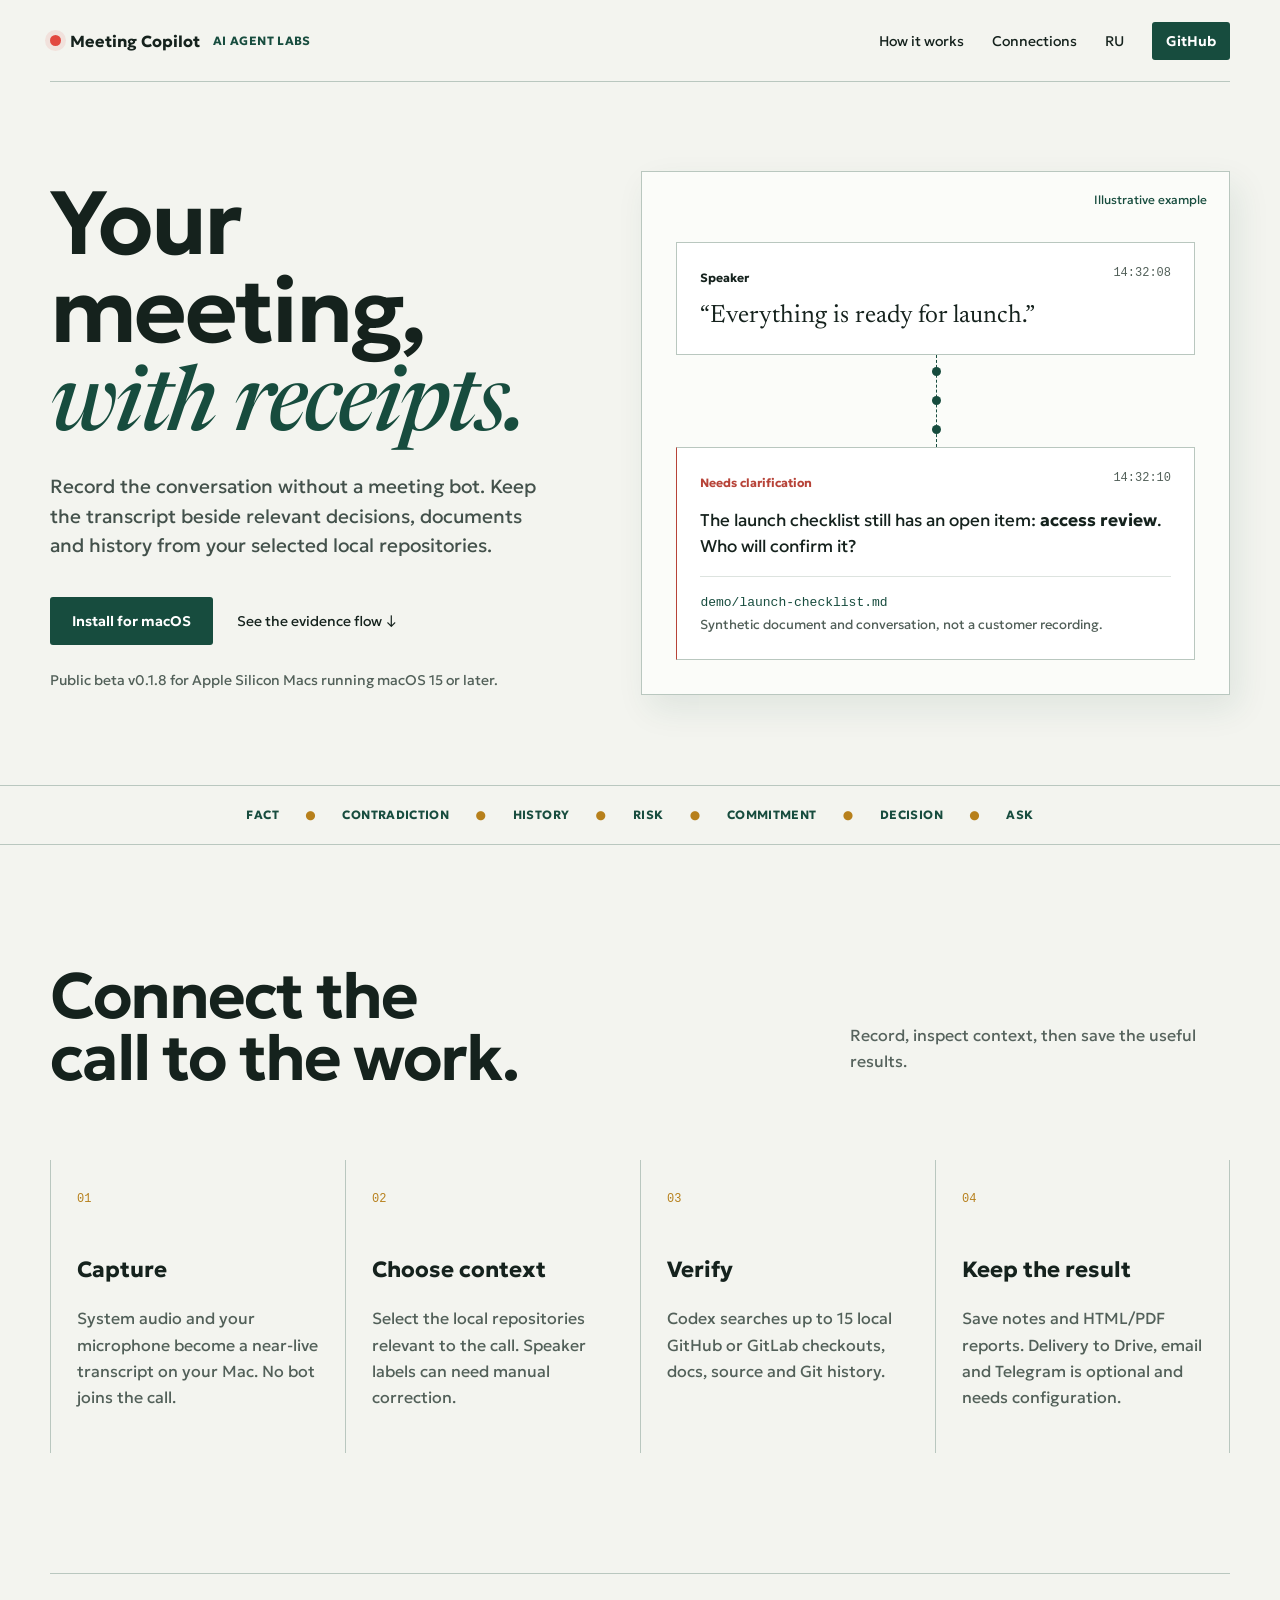
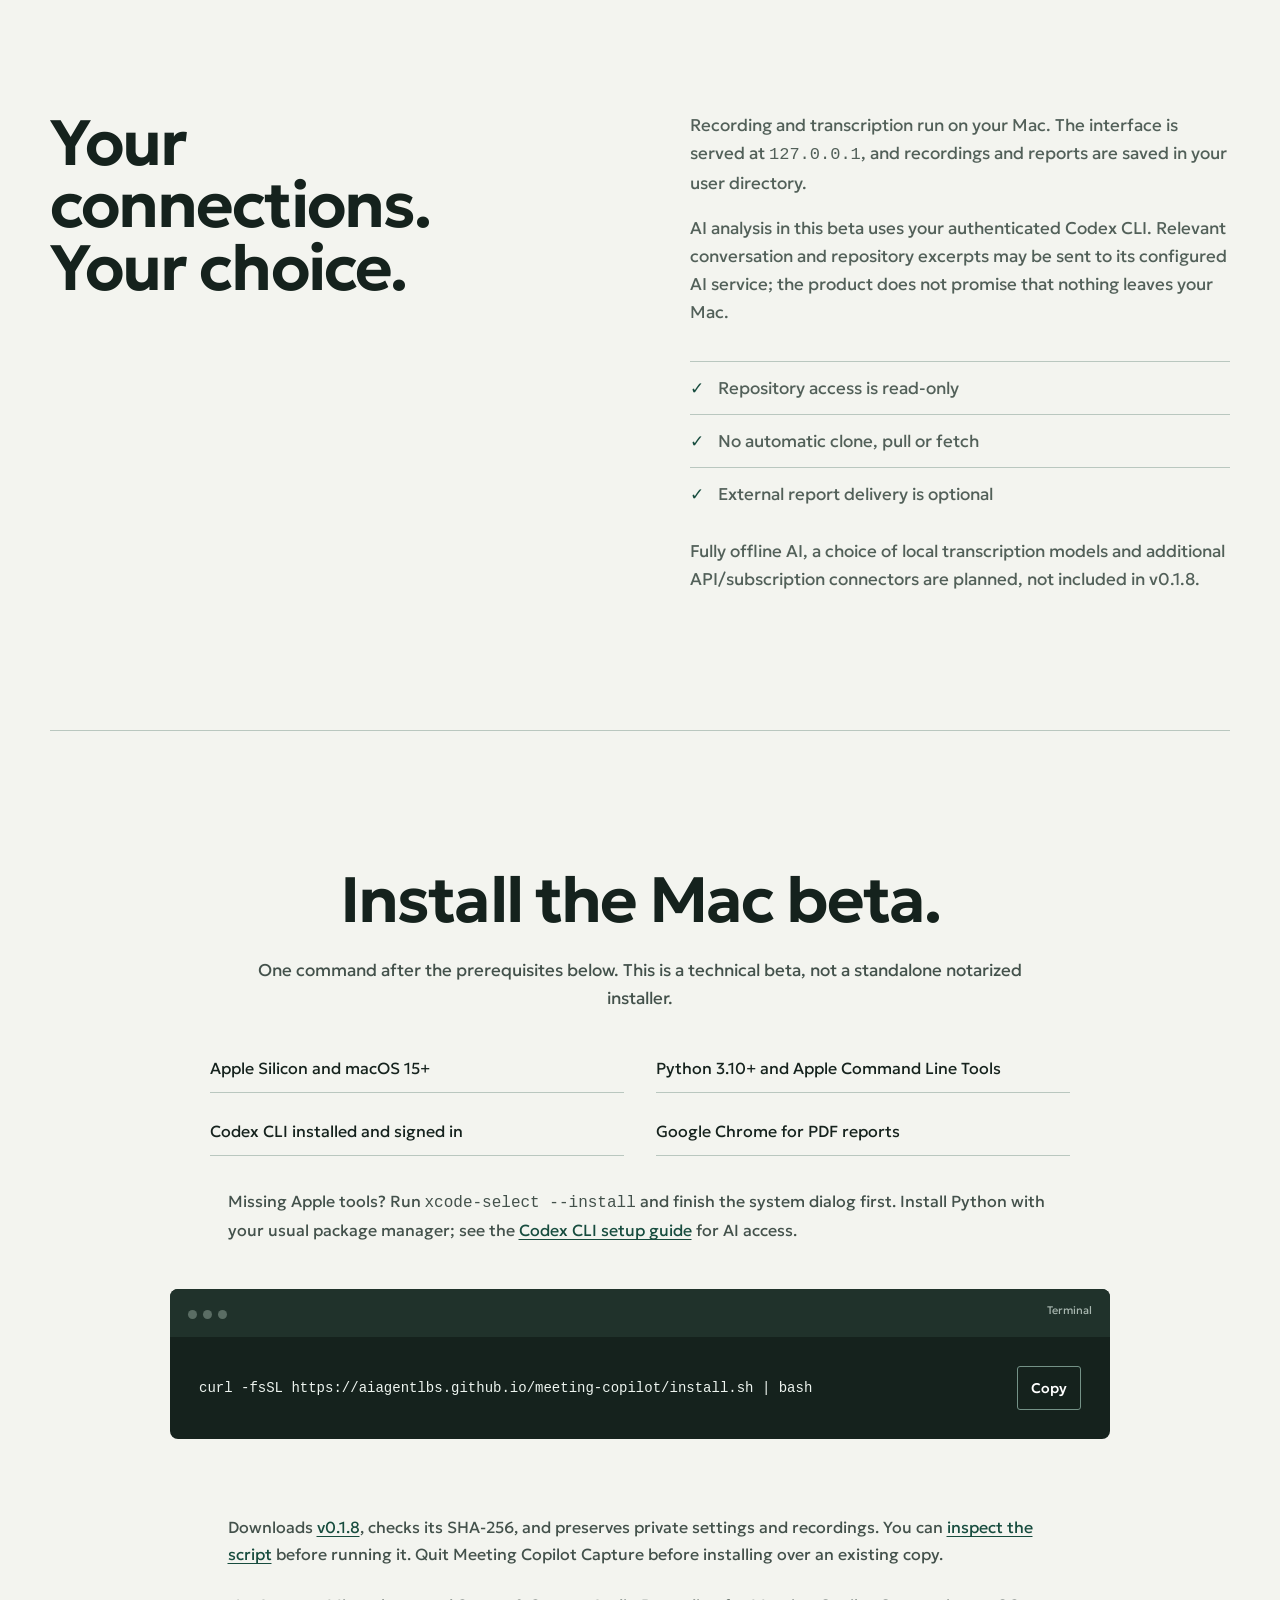
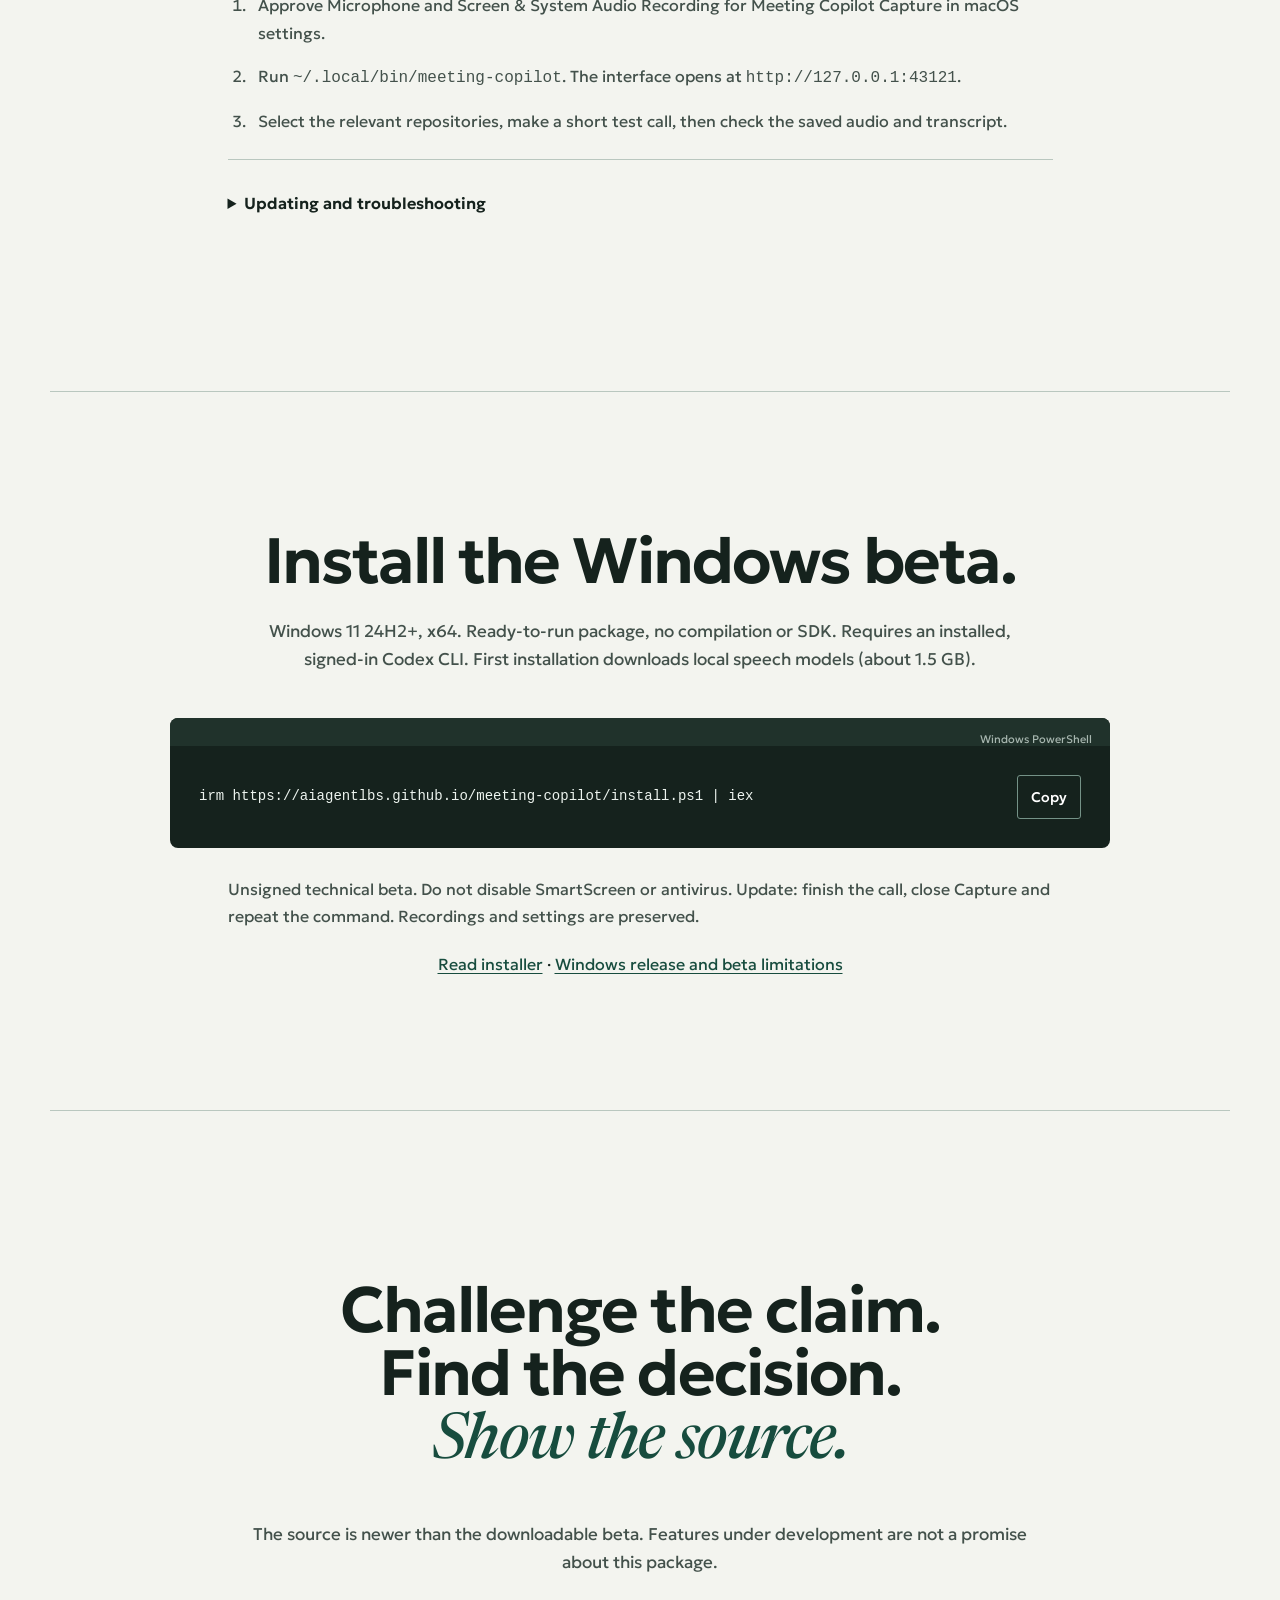
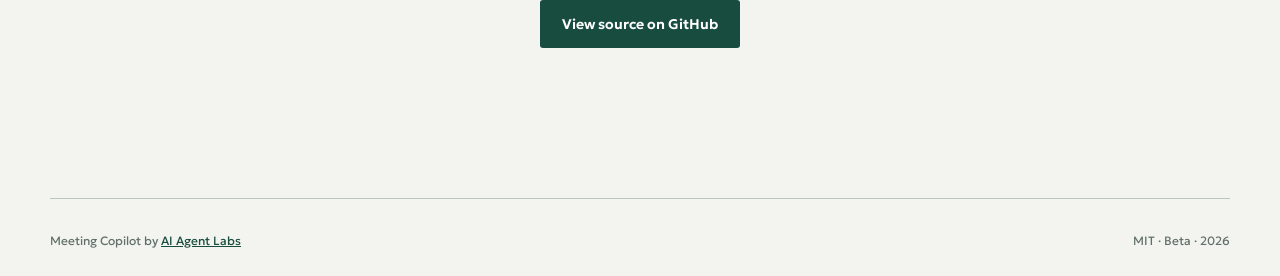
==== docs/index.html @ aa8d1789 "privacy(windows): publish beta 0.1.4 without usage statistics" ====
<!doctype html>
<html lang="en">
<head>
  <meta charset="utf-8">
  <meta name="viewport" content="width=device-width,initial-scale=1">
  <meta name="description" content="Meeting Copilot for Mac: bot-free recording, live transcripts and meeting analysis grounded in your work. Installation guide for the public beta.">
  <link rel="canonical" href="https://aiagentlbs.github.io/meeting-copilot/">
  <title>Meeting Copilot by AI Agent Labs</title>
  <link rel="preconnect" href="https://fonts.googleapis.com">
  <link rel="preconnect" href="https://fonts.gstatic.com" crossorigin>
  <link href="https://fonts.googleapis.com/css2?family=Geologica:wght@400;500;600;700&family=Newsreader:opsz,wght@6..72,500&display=swap" rel="stylesheet">
  <link rel="stylesheet" href="styles.css">
</head>
<body>
  <header class="nav shell">
    <a class="brand" href="#top"><span class="pulse"></span><span>Meeting Copilot</span><small>AI AGENT LABS</small></a>
    <nav aria-label="Primary"><a href="#how">How it works</a><a href="#privacy">Connections</a><a class="language-link" href="ru/" lang="ru">RU</a><a class="button small" href="https://github.com/AIAgentLbs/meeting-copilot">GitHub</a></nav>
  </header>

  <main id="top">
    <section class="hero shell">
      <div class="hero-copy">
        <h1>Your meeting,<br><em>with receipts.</em></h1>
        <p class="lede">Record the conversation without a meeting bot. Keep the transcript beside relevant decisions, documents and history from your selected local repositories.</p>
        <div class="actions"><a class="button" href="#install">Install for macOS</a><a class="text-link" href="#how">See the evidence flow ↓</a></div>
        <p class="fine">Public beta v0.1.8 for Apple Silicon Macs running macOS 15 or later.</p>
      </div>
      <div class="evidence-stage" aria-label="Live transcript connected to repository evidence">
        <div class="live-chip">Illustrative example</div>
        <article class="utterance"><b>Speaker</b><time>14:32:08</time><p>“Everything is ready for launch.”</p></article>
        <div class="trace"><i></i><i></i><i></i></div>
        <article class="finding"><div><span class="signal red">Needs clarification</span><time>14:32:10</time></div><p>The launch checklist still has an open item: <strong>access review</strong>. Who will confirm it?</p><footer><code>demo/launch-checklist.md</code><br><span>Synthetic document and conversation, not a customer recording.</span></footer></article>
      </div>
    </section>

    <section class="marquee" aria-label="Supported intelligence types"><div>FACT <span>●</span> CONTRADICTION <span>●</span> HISTORY <span>●</span> RISK <span>●</span> COMMITMENT <span>●</span> DECISION <span>●</span> ASK</div></section>

    <section class="section shell" id="how">
      <div class="section-head"><h2>Connect the call to the work.</h2><p>Record, inspect context, then save the useful results.</p></div>
      <ol class="flow">
        <li><span>01</span><h3>Capture</h3><p>System audio and your microphone become a near-live transcript on your Mac. No bot joins the call.</p></li>
        <li><span>02</span><h3>Choose context</h3><p>Select the local repositories relevant to the call. Speaker labels can need manual correction.</p></li>
        <li><span>03</span><h3>Verify</h3><p>Codex searches up to 15 local GitHub or GitLab checkouts, docs, source and Git history.</p></li>
        <li><span>04</span><h3>Keep the result</h3><p>Save notes and HTML/PDF reports. Delivery to Drive, email and Telegram is optional and needs configuration.</p></li>
      </ol>
    </section>

    <section class="section split shell" id="privacy">
      <div><h2>Your connections.<br>Your choice.</h2></div>
      <div class="privacy-copy"><p>Recording and transcription run on your Mac. The interface is served at <code>127.0.0.1</code>, and recordings and reports are saved in your user directory.</p><p>AI analysis in this beta uses your authenticated Codex CLI. Relevant conversation and repository excerpts may be sent to its configured AI service; the product does not promise that nothing leaves your Mac.</p><ul><li>Repository access is read-only</li><li>No automatic clone, pull or fetch</li><li>External report delivery is optional</li></ul><p>Fully offline AI, a choice of local transcription models and additional API/subscription connectors are planned, not included in v0.1.8.</p></div>
    </section>

    <section class="section shell install" id="install">
      <h2>Install the Mac beta.</h2>
      <p class="install-lede">One command after the prerequisites below. This is a technical beta, not a standalone notarized installer.</p>
      <ul class="requirements"><li>Apple Silicon and macOS 15+</li><li>Python 3.10+ and Apple Command Line Tools</li><li>Codex CLI installed and signed in</li><li>Google Chrome for PDF reports</li></ul>
      <p class="install-note">Missing Apple tools? Run <code>xcode-select --install</code> and finish the system dialog first. Install Python with your usual package manager; see the <a href="https://developers.openai.com/codex/cli">Codex CLI setup guide</a> for AI access.</p>
      <div class="terminal"><div class="terminal-top"><span></span><span></span><span></span><b>Terminal</b></div><div class="command"><code id="install-command">curl -fsSL https://aiagentlbs.github.io/meeting-copilot/install.sh | bash</code><button type="button" data-copy="install-command">Copy</button></div></div>
      <p class="copy-status" role="status" aria-live="polite"></p>
      <p class="install-note">Downloads <a href="https://github.com/AIAgentLbs/meeting-copilot/releases/tag/v0.1.8">v0.1.8</a>, checks its SHA-256, and preserves private settings and recordings. You can <a href="install.sh">inspect the script</a> before running it. Quit Meeting Copilot Capture before installing over an existing copy.</p>
      <ol class="setup-steps"><li>Approve Microphone and Screen &amp; System Audio Recording for Meeting Copilot Capture in macOS settings.</li><li>Run <code>~/.local/bin/meeting-copilot</code>. The interface opens at <code>http://127.0.0.1:43121</code>.</li><li>Select the relevant repositories, make a short test call, then check the saved audio and transcript.</li></ol>
      <details class="install-help"><summary>Updating and troubleshooting</summary><p>Automatic in-app updates are not enabled in this beta. The command installs the version explicitly pinned in the script. After a newer tested release is published and the script is updated, finish your call, quit Capture and run the same command.</p><p>If a prerequisite, download, checksum or helper compilation fails, the installer stops before replacing your current app. Existing app and web files are backed up during a reinstall. Recordings and delivery settings are not deleted.</p><p>If macOS blocks launch, review the downloaded app in Privacy &amp; Security. Do not disable Gatekeeper globally. For audio permission problems, check the exact installed app, quit it and reopen it.</p><p><a href="https://github.com/AIAgentLbs/meeting-copilot/blob/main/INSTALL.md">Full installation instructions</a> · <a href="https://github.com/AIAgentLbs/meeting-copilot/issues">Report a problem</a></p></details>
    </section>

    <section class="section shell install" id="install-windows"><h2>Install the Windows beta.</h2><p class="install-lede">Windows 11 24H2+, x64. Ready-to-run package, no compilation or SDK. Requires an installed, signed-in Codex CLI. First installation downloads local speech models (about 1.5 GB).</p><div class="terminal"><div class="terminal-top"><b>Windows PowerShell</b></div><div class="command"><code id="windows-install-command">irm https://aiagentlbs.github.io/meeting-copilot/install.ps1 | iex</code><button type="button" data-copy="windows-install-command">Copy</button></div></div><p class="install-note">Unsigned technical beta. Do not disable SmartScreen or antivirus. Update: finish the call, close Capture and repeat the command. Recordings and settings are preserved.</p><p><a href="install.ps1">Read installer</a> · <a href="https://github.com/AIAgentLbs/meeting-copilot/releases/tag/windows-v0.1.4">Windows release and beta limitations</a></p></section>
<section class="section shell final"><h2>Challenge the claim.<br>Find the decision.<br><em>Show the source.</em></h2><p class="install-lede">The source is newer than the downloadable beta. Features under development are not a promise about this package.</p><a class="button" href="https://github.com/AIAgentLbs/meeting-copilot">View source on GitHub</a></section>
  </main>

  <footer class="shell"><span>Meeting Copilot by <a href="https://aiagentlbs.com">AI Agent Labs</a></span><span>MIT · Beta · 2026</span></footer>
  <script src="site.js"></script>
</body>
</html>
---- docs/styles.css ----
:root{--paper:#f3f4ef;--ink:#15221d;--forest:#174c3e;--mint:#dceae3;--line:#b9c7bf;--ochre:#b7801c;--red:#b74338;--white:#fbfcf9}*{box-sizing:border-box}html{scroll-behavior:smooth}body{margin:0;background:var(--paper);color:var(--ink);font-family:Geologica,system-ui,sans-serif}.shell{width:min(1180px,calc(100% - 40px));margin-inline:auto}.nav{height:82px;display:flex;align-items:center;justify-content:space-between;border-bottom:1px solid var(--line)}.brand{display:flex;align-items:center;gap:9px;color:inherit;text-decoration:none;font-weight:700}.brand small{font-size:9px;letter-spacing:.17em;color:var(--forest);margin-left:4px}.pulse{width:11px;height:11px;border-radius:50%;background:#e2473f;box-shadow:0 0 0 5px rgba(226,71,63,.11)}nav{display:flex;gap:28px;align-items:center}nav a,.text-link{color:inherit;text-decoration:none;font-size:14px}.button{display:inline-flex;align-items:center;justify-content:center;background:var(--forest);color:white!important;text-decoration:none;border-radius:3px;padding:15px 22px;font-weight:600;font-size:14px}.button.small{padding:10px 14px}.hero{min-height:690px;display:grid;grid-template-columns:.92fr 1.08fr;gap:90px;align-items:center;padding-block:80px}.eyebrow{font-size:11px;letter-spacing:.2em;font-weight:700;color:var(--forest)}h1,h2{font-weight:600;letter-spacing:-.045em;line-height:.98;margin:18px 0}h1{font-size:clamp(58px,7vw,95px)}h2{font-size:clamp(42px,5vw,68px)}em{font-family:Newsreader,serif;font-weight:500;color:var(--forest)}.lede{font-size:19px;line-height:1.55;max-width:570px;color:#43514b}.actions{display:flex;gap:24px;align-items:center;margin-top:36px}.fine{font-size:11px;color:#6d7973;margin-top:25px}.evidence-stage{position:relative;background:var(--white);border:1px solid var(--line);padding:70px 34px 34px;box-shadow:18px 18px 0 var(--mint)}.live-chip{position:absolute;top:20px;right:22px;font-size:10px;letter-spacing:.12em}.live-chip span{display:inline-block;width:7px;height:7px;background:#e2473f;border-radius:50%;margin-right:7px;animation:blink 1.5s infinite}.utterance,.finding{border:1px solid var(--line);background:white;padding:23px}.utterance b{font-size:12px}.utterance time,.finding time{float:right;color:#7c8782;font:11px ui-monospace,monospace}.utterance p{font-family:Newsreader,serif;font-size:25px;margin:18px 0 2px}.trace{height:92px;position:relative}.trace:before{content:"";position:absolute;left:50%;top:0;height:100%;border-left:1px dashed var(--forest)}.trace i{position:absolute;left:calc(50% - 4px);width:9px;height:9px;border-radius:50%;background:var(--forest)}.trace i:nth-child(1){top:12px}.trace i:nth-child(2){top:41px}.trace i:nth-child(3){top:70px}.finding{border-left:5px solid var(--red)}.signal{font-size:10px;font-weight:700;letter-spacing:.13em}.signal.red{color:var(--red)}.finding p{font-size:17px;line-height:1.5}.finding footer{border-top:1px solid #dde3df;padding-top:14px;color:#67736d;font-size:11px;line-height:1.7}.finding code{color:var(--forest)}.marquee{border-block:1px solid var(--line);overflow:hidden;white-space:nowrap;padding:17px 0;color:var(--forest);font-size:12px;letter-spacing:.15em;font-weight:700}.marquee div{width:max-content;animation:move 24s linear infinite}.marquee span{padding:0 23px;color:var(--ochre)}.section{padding-block:120px;border-bottom:1px solid var(--line)}.section-head{display:grid;grid-template-columns:1fr 2fr 1fr;gap:40px;align-items:end}.section-head .eyebrow{align-self:start}.section-head h2{margin:0}.section-head>p:last-child{line-height:1.6;color:#56635d}.flow{list-style:none;padding:70px 0 0;margin:0;display:grid;grid-template-columns:repeat(4,1fr)}.flow li{padding:26px;border-left:1px solid var(--line);min-height:250px}.flow li:last-child{border-right:1px solid var(--line)}.flow span{font:12px ui-monospace,monospace;color:var(--ochre)}.flow h3{font-size:22px;margin-top:50px}.flow p,.privacy-copy{line-height:1.65;color:#526059}.split{display:grid;grid-template-columns:1fr 1fr;gap:100px}.split h2{max-width:520px}.privacy-copy{font-size:17px}.privacy-copy ul{padding:0;list-style:none;margin-top:35px}.privacy-copy li{padding:12px 0;border-top:1px solid var(--line)}.privacy-copy li:before{content:"✓";color:var(--forest);font-weight:700;margin-right:14px}.install{text-align:center}.terminal{max-width:940px;margin:45px auto 28px;background:#15221d;color:#edf4ef;text-align:left;border-radius:8px;overflow:hidden;box-shadow:0 22px 55px rgba(23,76,62,.15)}.terminal-top{padding:14px 18px;background:#20322b}.terminal-top span{display:inline-block;width:9px;height:9px;border-radius:50%;background:#5a6d64;margin-right:6px}.terminal-top b{float:right;font-size:11px;font-weight:400;color:#a8b7b0}.command{padding:29px;display:flex;gap:20px;align-items:center}.command code{overflow:auto;flex:1;font-size:13px}.command button{border:1px solid #749287;background:transparent;color:white;padding:8px 13px;border-radius:3px;cursor:pointer}.after{display:flex;justify-content:center;flex-wrap:wrap;gap:14px 24px;font-size:13px;color:#56635d}.after span{display:inline-grid;place-items:center;width:23px;height:23px;border:1px solid var(--forest);border-radius:50%;color:var(--forest)}.final{text-align:center;padding-block:150px}.final h2{margin-bottom:45px}footer.shell{display:flex;justify-content:space-between;padding-block:34px;font-size:12px;color:#617069}footer a{color:var(--forest)}@keyframes blink{50%{opacity:.25}}@keyframes move{to{transform:translateX(-50%)}}@media(max-width:850px){nav>a:not(.button){display:none}.hero{grid-template-columns:1fr;gap:50px}.section-head,.split{grid-template-columns:1fr}.flow{grid-template-columns:1fr 1fr}.section{padding-block:80px}.command{align-items:flex-start}.command code{white-space:normal;word-break:break-all}}@media(max-width:540px){.shell{width:min(100% - 24px,1180px)}.hero{padding-block:55px}.actions{align-items:flex-start;flex-direction:column}.flow{grid-template-columns:1fr}.flow li{min-height:190px;border-right:1px solid var(--line)}.flow h3{margin-top:28px}.evidence-stage{padding-inline:18px;box-shadow:8px 8px 0 var(--mint)}.utterance p{font-size:21px}.command{flex-direction:column}.after{justify-content:flex-start;text-align:left}footer.shell{flex-direction:column;gap:10px}}@media(prefers-reduced-motion:reduce){*{scroll-behavior:auto!important}.live-chip span,.marquee div{animation:none}}
/* Installation extends the site's existing Geologica/Newsreader forest palette. */
h1,h2{letter-spacing:-.03em;text-wrap:balance}
.brand small{font-size:12px;letter-spacing:.03em}
nav a.language-link{display:inline}
.eyebrow{display:none}
.section-head{grid-template-columns:2fr 1fr}
.live-chip{font-size:12px;letter-spacing:0;color:var(--forest)}
.evidence-stage{box-shadow:8px 14px 32px rgba(23,76,62,.09)}
.finding{border-left-width:1px}
.marquee{white-space:normal;letter-spacing:.03em}
.marquee div{animation:none;width:auto;text-align:center;line-height:2}
.terminal{box-shadow:none}
.signal{font-size:12px;letter-spacing:0}
.fine{font-size:14px;line-height:1.5;color:#526059}
.utterance time,.finding time{color:#526059;font-size:12px}
.finding footer{font-size:13px;color:#526059}
.install-lede{max-width:65ch;margin:24px auto;line-height:1.65;color:#43514b;font-size:17px}
.requirements{max-width:860px;margin:32px auto;padding:0;display:grid;grid-template-columns:1fr 1fr;gap:14px 32px;text-align:left;list-style:none}
.requirements li{padding-block:12px;border-bottom:1px solid var(--line);font-size:16px;line-height:1.5}
.install-note,.setup-steps,.install-help{max-width:75ch;margin:24px auto;text-align:left;font-size:16px;line-height:1.7;color:#43514b}
.install a:not(.button){color:var(--forest);text-underline-offset:.18em}
.command code{font-size:14px;line-height:1.7;overflow-wrap:anywhere}
.command button{font:500 14px Geologica,system-ui,sans-serif;min-height:44px}
.command button:hover{background:#294d3d}
.command button:disabled{cursor:wait}
.copy-status{min-height:1.5em;font-size:15px;line-height:1.5;color:var(--forest);margin:0 auto;max-width:70ch}
.setup-steps{padding-left:1.4em}
.setup-steps li{padding-left:8px;margin-block:16px}
.install-help{padding-block:22px;border-top:1px solid var(--line)}
.install-help summary{cursor:pointer;font-weight:600;color:var(--ink);padding-block:8px}
.install-help p{margin-block:18px}
.install-help[open] summary{margin-bottom:12px}
::selection{background:var(--mint);color:var(--ink)}
a:focus-visible,button:focus-visible,summary:focus-visible{outline:3px solid var(--forest);outline-offset:5px}
.command button:focus-visible{outline-color:var(--mint)}
@media(max-width:850px){.section-head{grid-template-columns:1fr}.nav{gap:16px}.nav nav{gap:14px}.hero{gap:36px}.requirements{gap:8px 24px}}
@media(max-width:540px){.brand small{display:none}.hero h1{font-size:clamp(42px,11vw,58px)}.section h2{font-size:38px}.requirements{grid-template-columns:1fr}.install-lede{font-size:16px}.install-note,.setup-steps,.install-help{font-size:16px}.command{padding:22px}.evidence-stage{box-shadow:none}.brand{font-size:15px}nav .button.small{padding:10px 12px}}
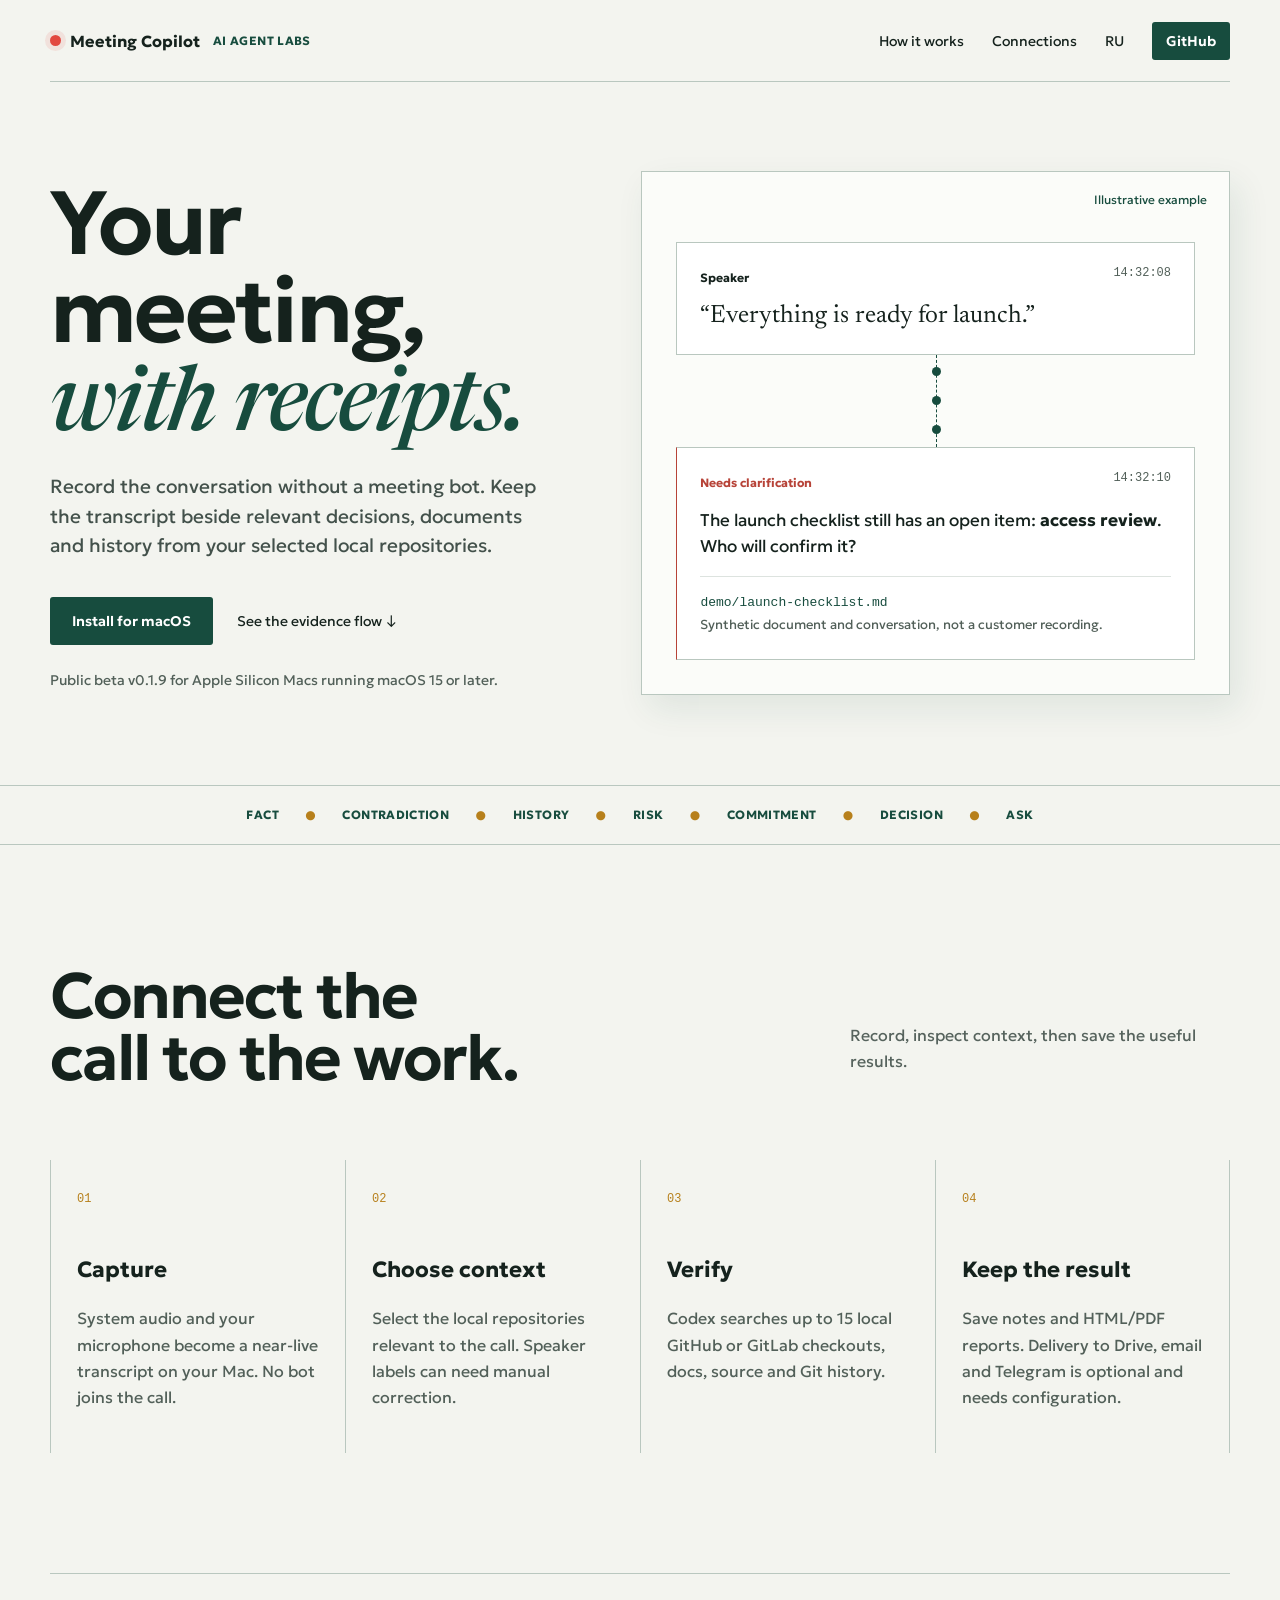
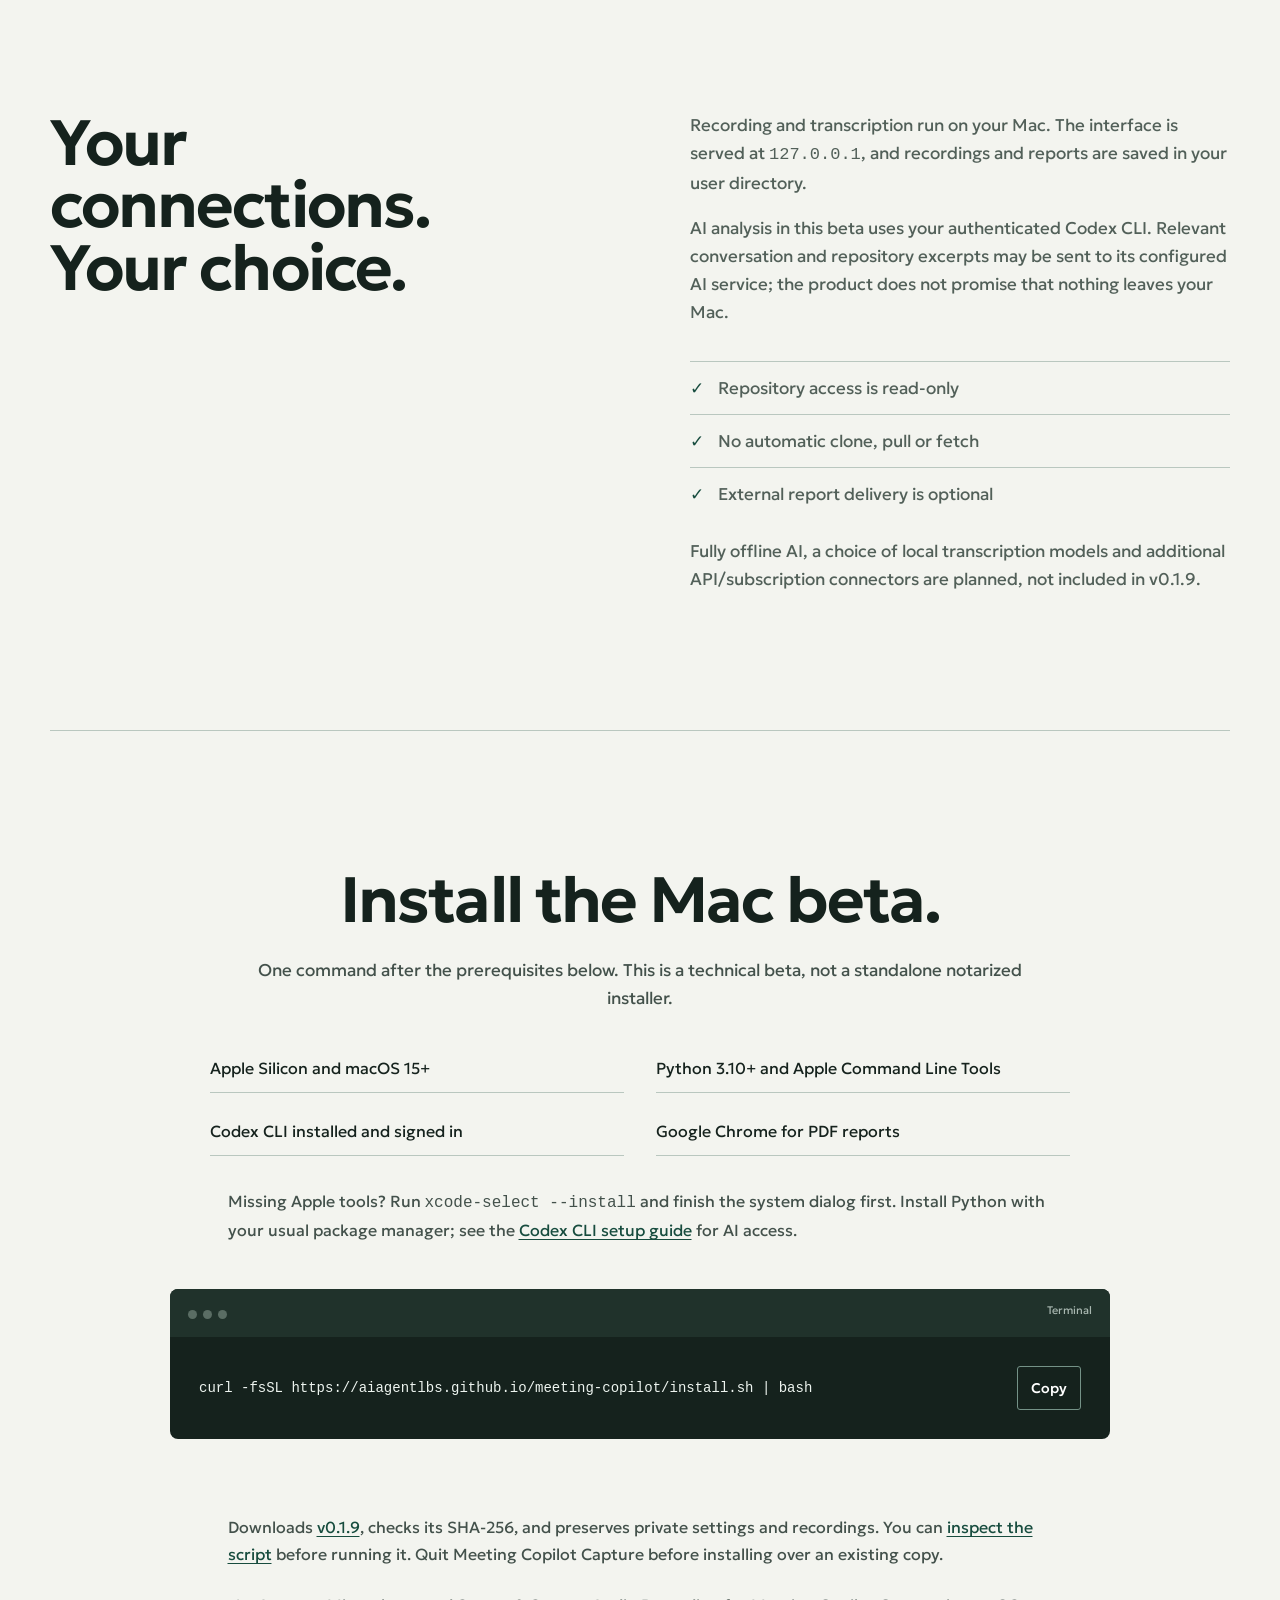
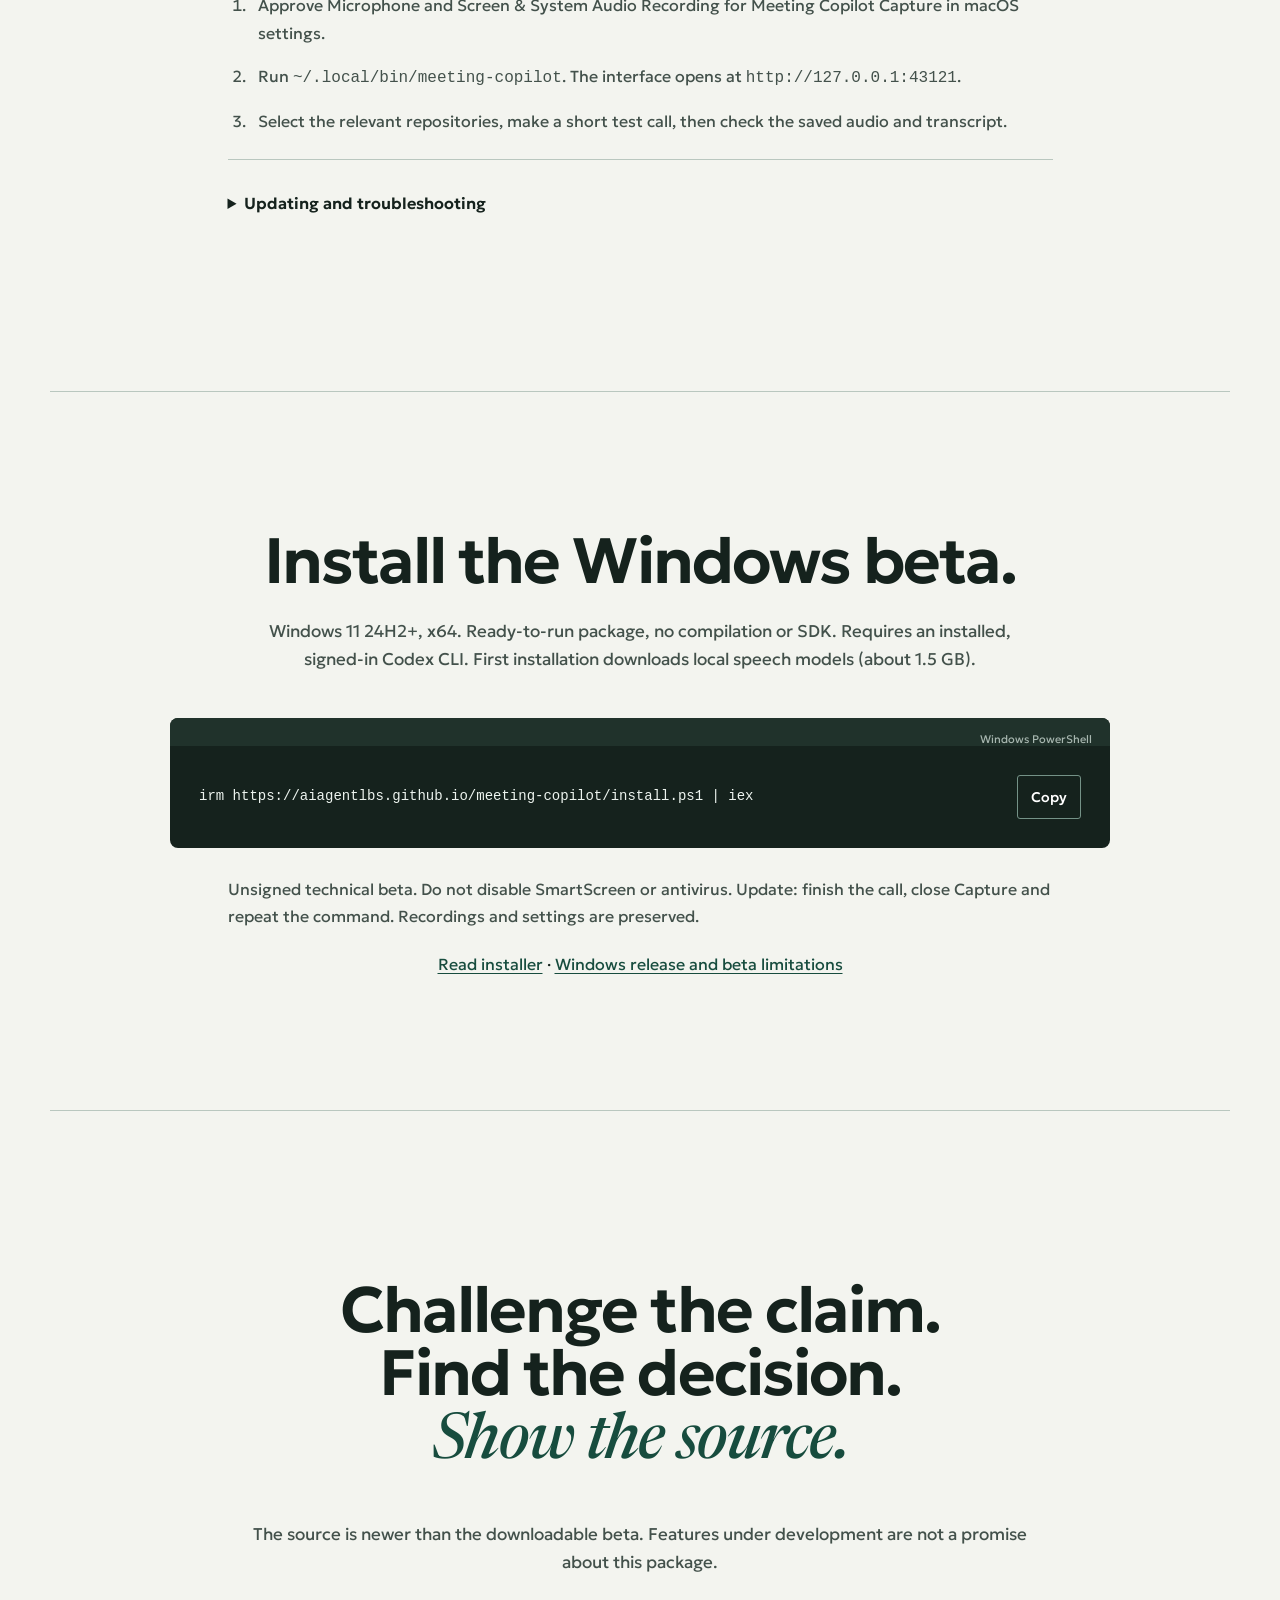
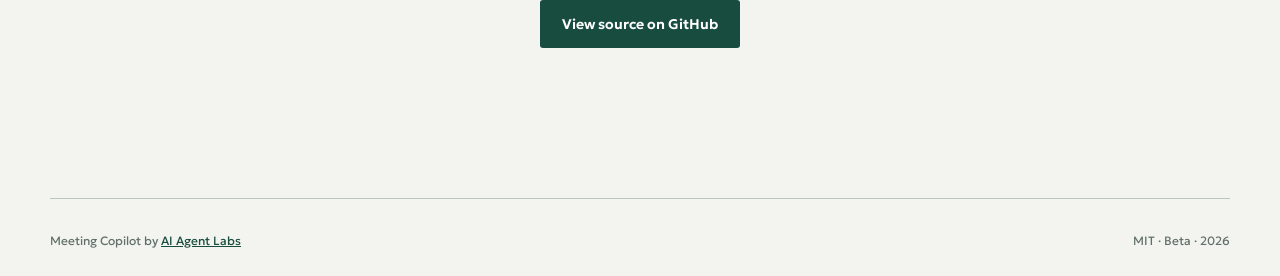
==== commit 981abaab: "privacy(macos): publish beta 0.1.9 without usage statistics" ====
--- a/docs/index.html
+++ b/docs/index.html
@@ -23,7 +23,7 @@
         <h1>Your meeting,<br><em>with receipts.</em></h1>
         <p class="lede">Record the conversation without a meeting bot. Keep the transcript beside relevant decisions, documents and history from your selected local repositories.</p>
         <div class="actions"><a class="button" href="#install">Install for macOS</a><a class="text-link" href="#how">See the evidence flow ↓</a></div>
-        <p class="fine">Public beta v0.1.8 for Apple Silicon Macs running macOS 15 or later.</p>
+        <p class="fine">Public beta v0.1.9 for Apple Silicon Macs running macOS 15 or later.</p>
       </div>
       <div class="evidence-stage" aria-label="Live transcript connected to repository evidence">
         <div class="live-chip">Illustrative example</div>
@@ -47,7 +47,7 @@
 
     <section class="section split shell" id="privacy">
       <div><h2>Your connections.<br>Your choice.</h2></div>
-      <div class="privacy-copy"><p>Recording and transcription run on your Mac. The interface is served at <code>127.0.0.1</code>, and recordings and reports are saved in your user directory.</p><p>AI analysis in this beta uses your authenticated Codex CLI. Relevant conversation and repository excerpts may be sent to its configured AI service; the product does not promise that nothing leaves your Mac.</p><ul><li>Repository access is read-only</li><li>No automatic clone, pull or fetch</li><li>External report delivery is optional</li></ul><p>Fully offline AI, a choice of local transcription models and additional API/subscription connectors are planned, not included in v0.1.8.</p></div>
+      <div class="privacy-copy"><p>Recording and transcription run on your Mac. The interface is served at <code>127.0.0.1</code>, and recordings and reports are saved in your user directory.</p><p>AI analysis in this beta uses your authenticated Codex CLI. Relevant conversation and repository excerpts may be sent to its configured AI service; the product does not promise that nothing leaves your Mac.</p><ul><li>Repository access is read-only</li><li>No automatic clone, pull or fetch</li><li>External report delivery is optional</li></ul><p>Fully offline AI, a choice of local transcription models and additional API/subscription connectors are planned, not included in v0.1.9.</p></div>
     </section>
 
     <section class="section shell install" id="install">
@@ -57,7 +57,7 @@
       <p class="install-note">Missing Apple tools? Run <code>xcode-select --install</code> and finish the system dialog first. Install Python with your usual package manager; see the <a href="https://developers.openai.com/codex/cli">Codex CLI setup guide</a> for AI access.</p>
       <div class="terminal"><div class="terminal-top"><span></span><span></span><span></span><b>Terminal</b></div><div class="command"><code id="install-command">curl -fsSL https://aiagentlbs.github.io/meeting-copilot/install.sh | bash</code><button type="button" data-copy="install-command">Copy</button></div></div>
       <p class="copy-status" role="status" aria-live="polite"></p>
-      <p class="install-note">Downloads <a href="https://github.com/AIAgentLbs/meeting-copilot/releases/tag/v0.1.8">v0.1.8</a>, checks its SHA-256, and preserves private settings and recordings. You can <a href="install.sh">inspect the script</a> before running it. Quit Meeting Copilot Capture before installing over an existing copy.</p>
+      <p class="install-note">Downloads <a href="https://github.com/AIAgentLbs/meeting-copilot/releases/tag/v0.1.9">v0.1.9</a>, checks its SHA-256, and preserves private settings and recordings. You can <a href="install.sh">inspect the script</a> before running it. Quit Meeting Copilot Capture before installing over an existing copy.</p>
       <ol class="setup-steps"><li>Approve Microphone and Screen &amp; System Audio Recording for Meeting Copilot Capture in macOS settings.</li><li>Run <code>~/.local/bin/meeting-copilot</code>. The interface opens at <code>http://127.0.0.1:43121</code>.</li><li>Select the relevant repositories, make a short test call, then check the saved audio and transcript.</li></ol>
       <details class="install-help"><summary>Updating and troubleshooting</summary><p>Automatic in-app updates are not enabled in this beta. The command installs the version explicitly pinned in the script. After a newer tested release is published and the script is updated, finish your call, quit Capture and run the same command.</p><p>If a prerequisite, download, checksum or helper compilation fails, the installer stops before replacing your current app. Existing app and web files are backed up during a reinstall. Recordings and delivery settings are not deleted.</p><p>If macOS blocks launch, review the downloaded app in Privacy &amp; Security. Do not disable Gatekeeper globally. For audio permission problems, check the exact installed app, quit it and reopen it.</p><p><a href="https://github.com/AIAgentLbs/meeting-copilot/blob/main/INSTALL.md">Full installation instructions</a> · <a href="https://github.com/AIAgentLbs/meeting-copilot/issues">Report a problem</a></p></details>
     </section>
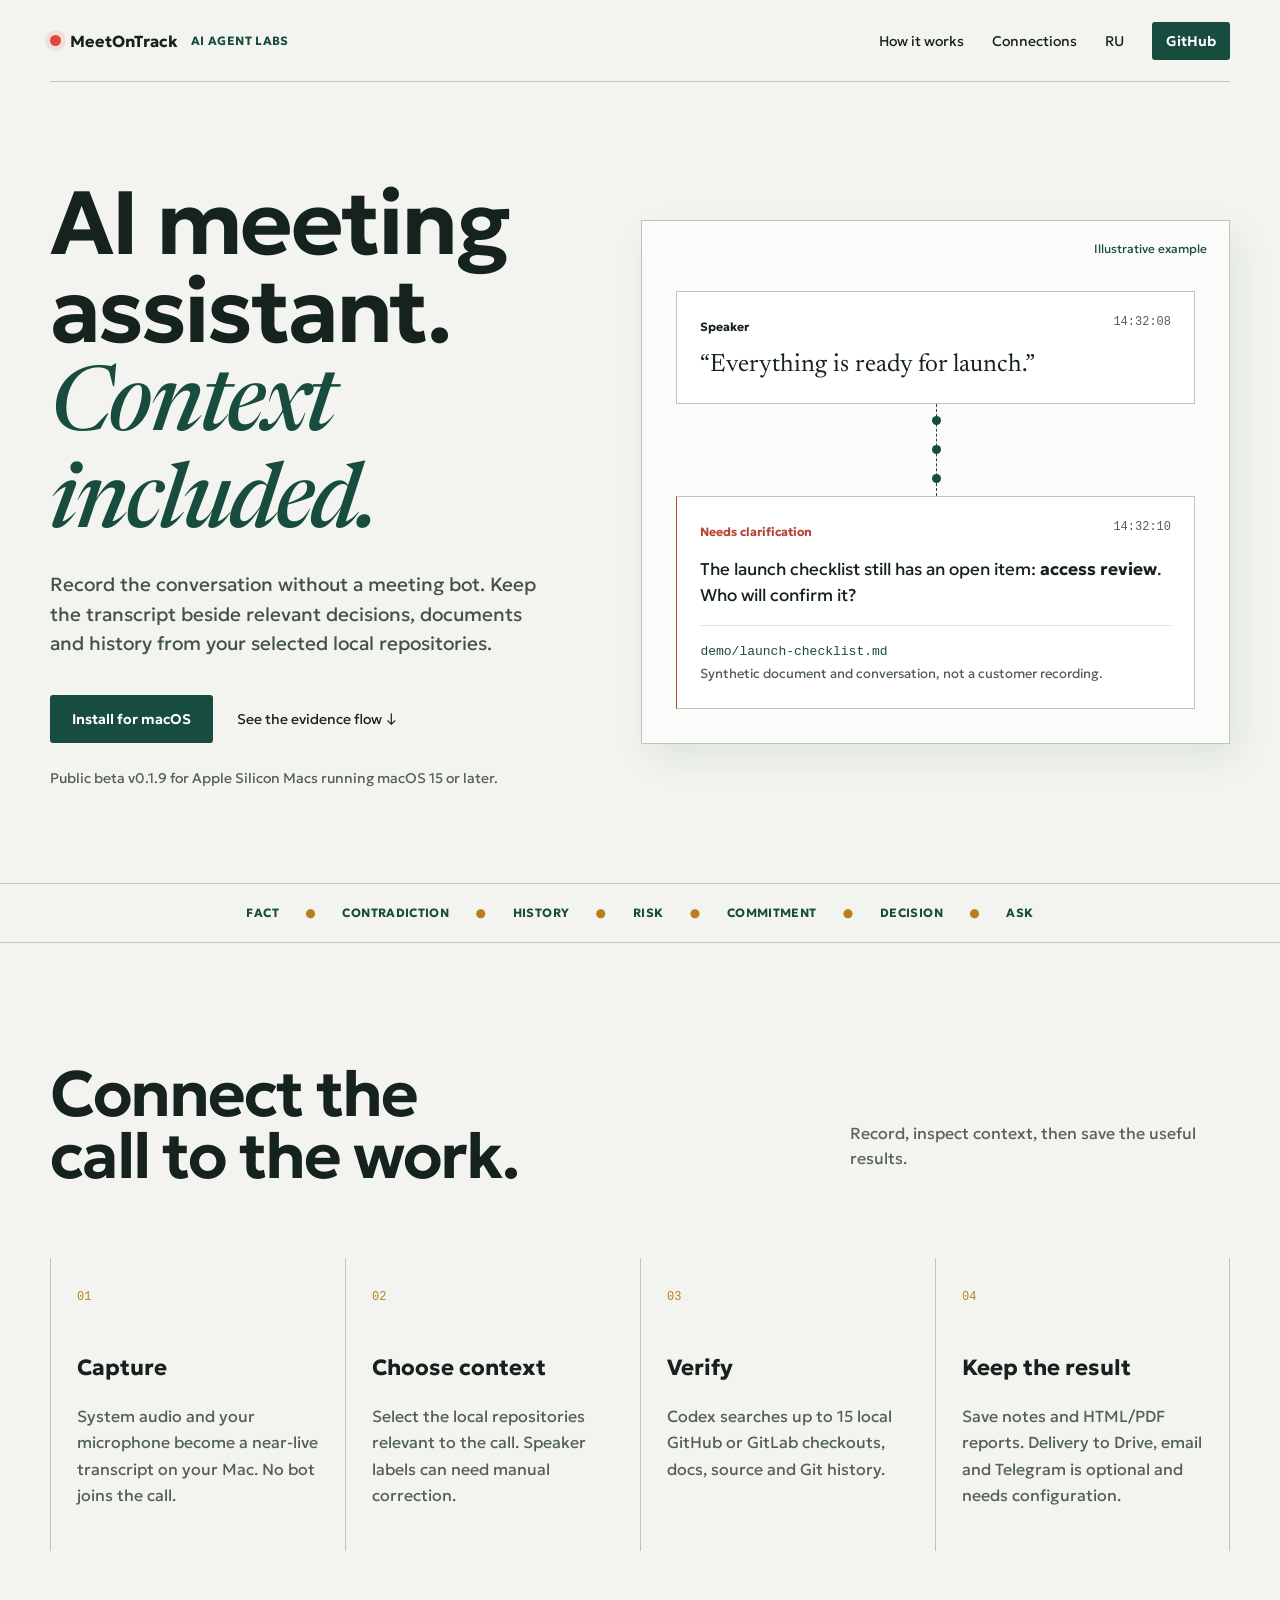
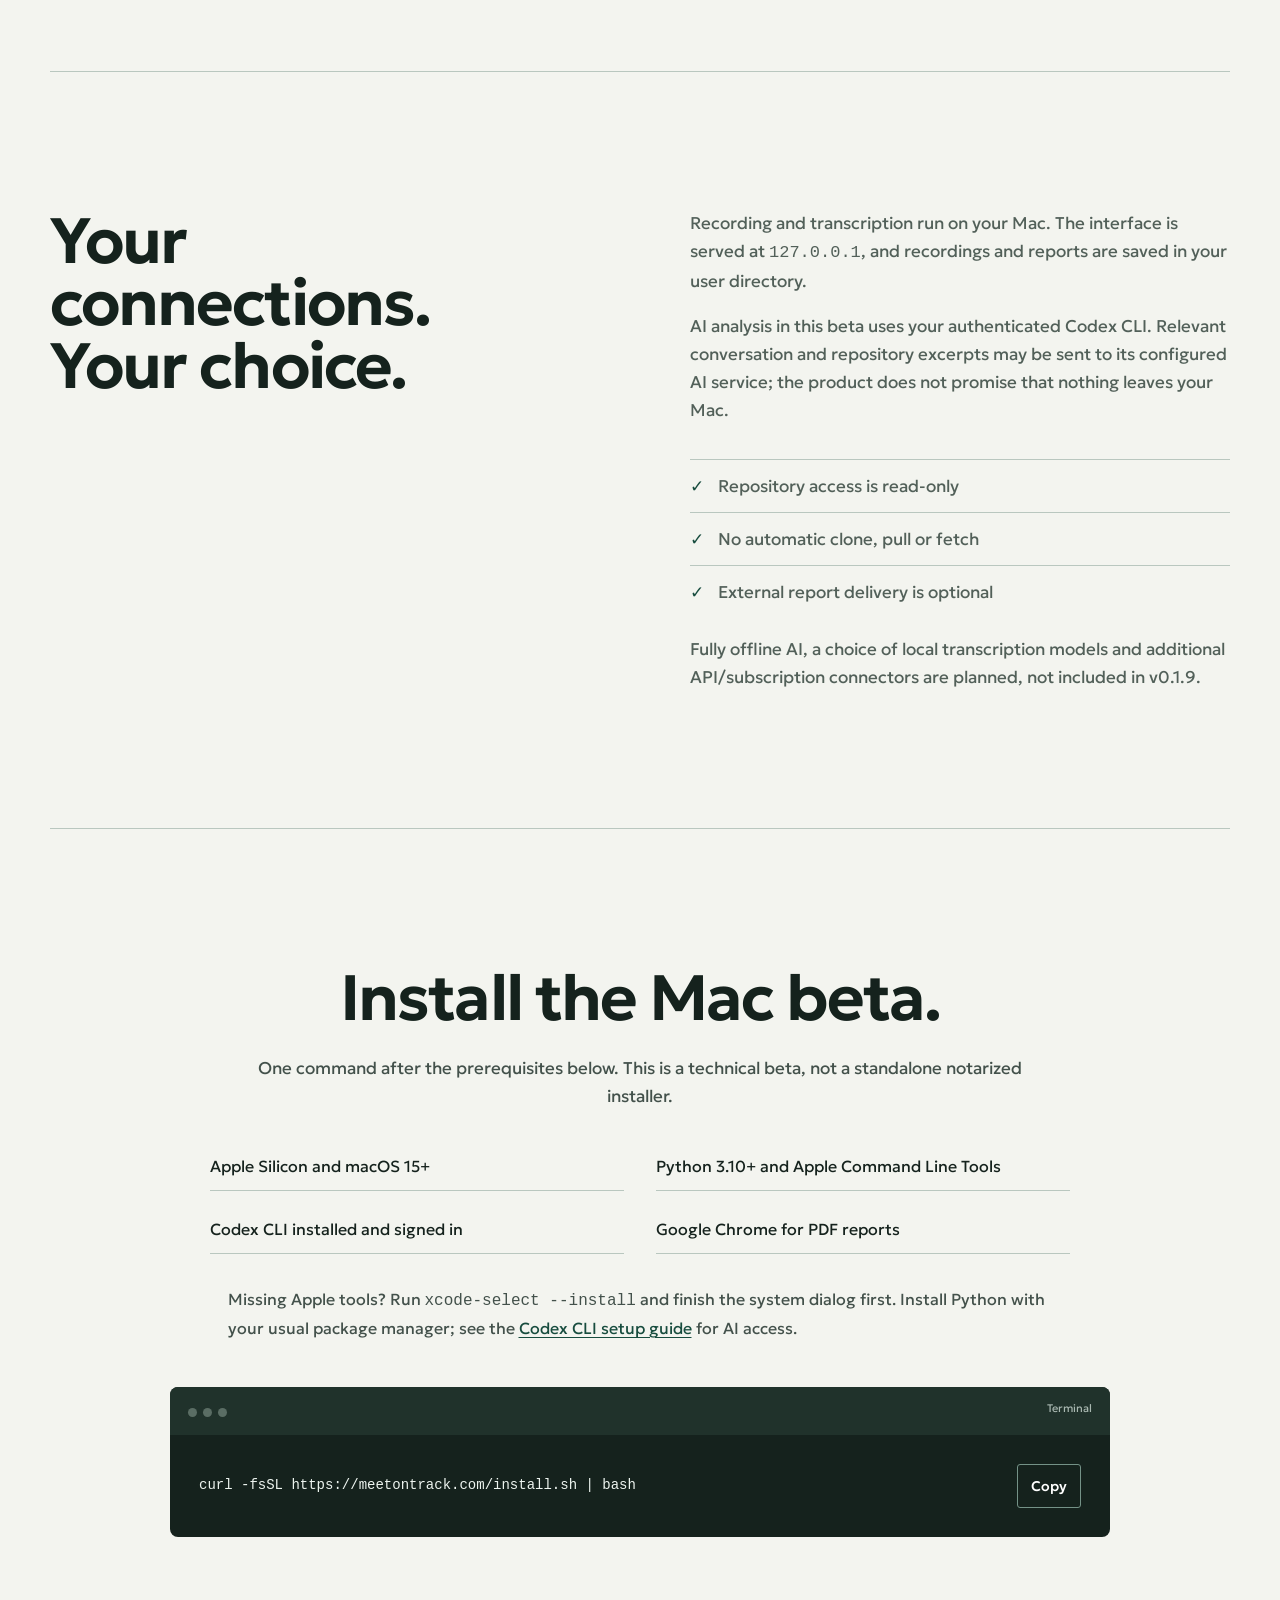
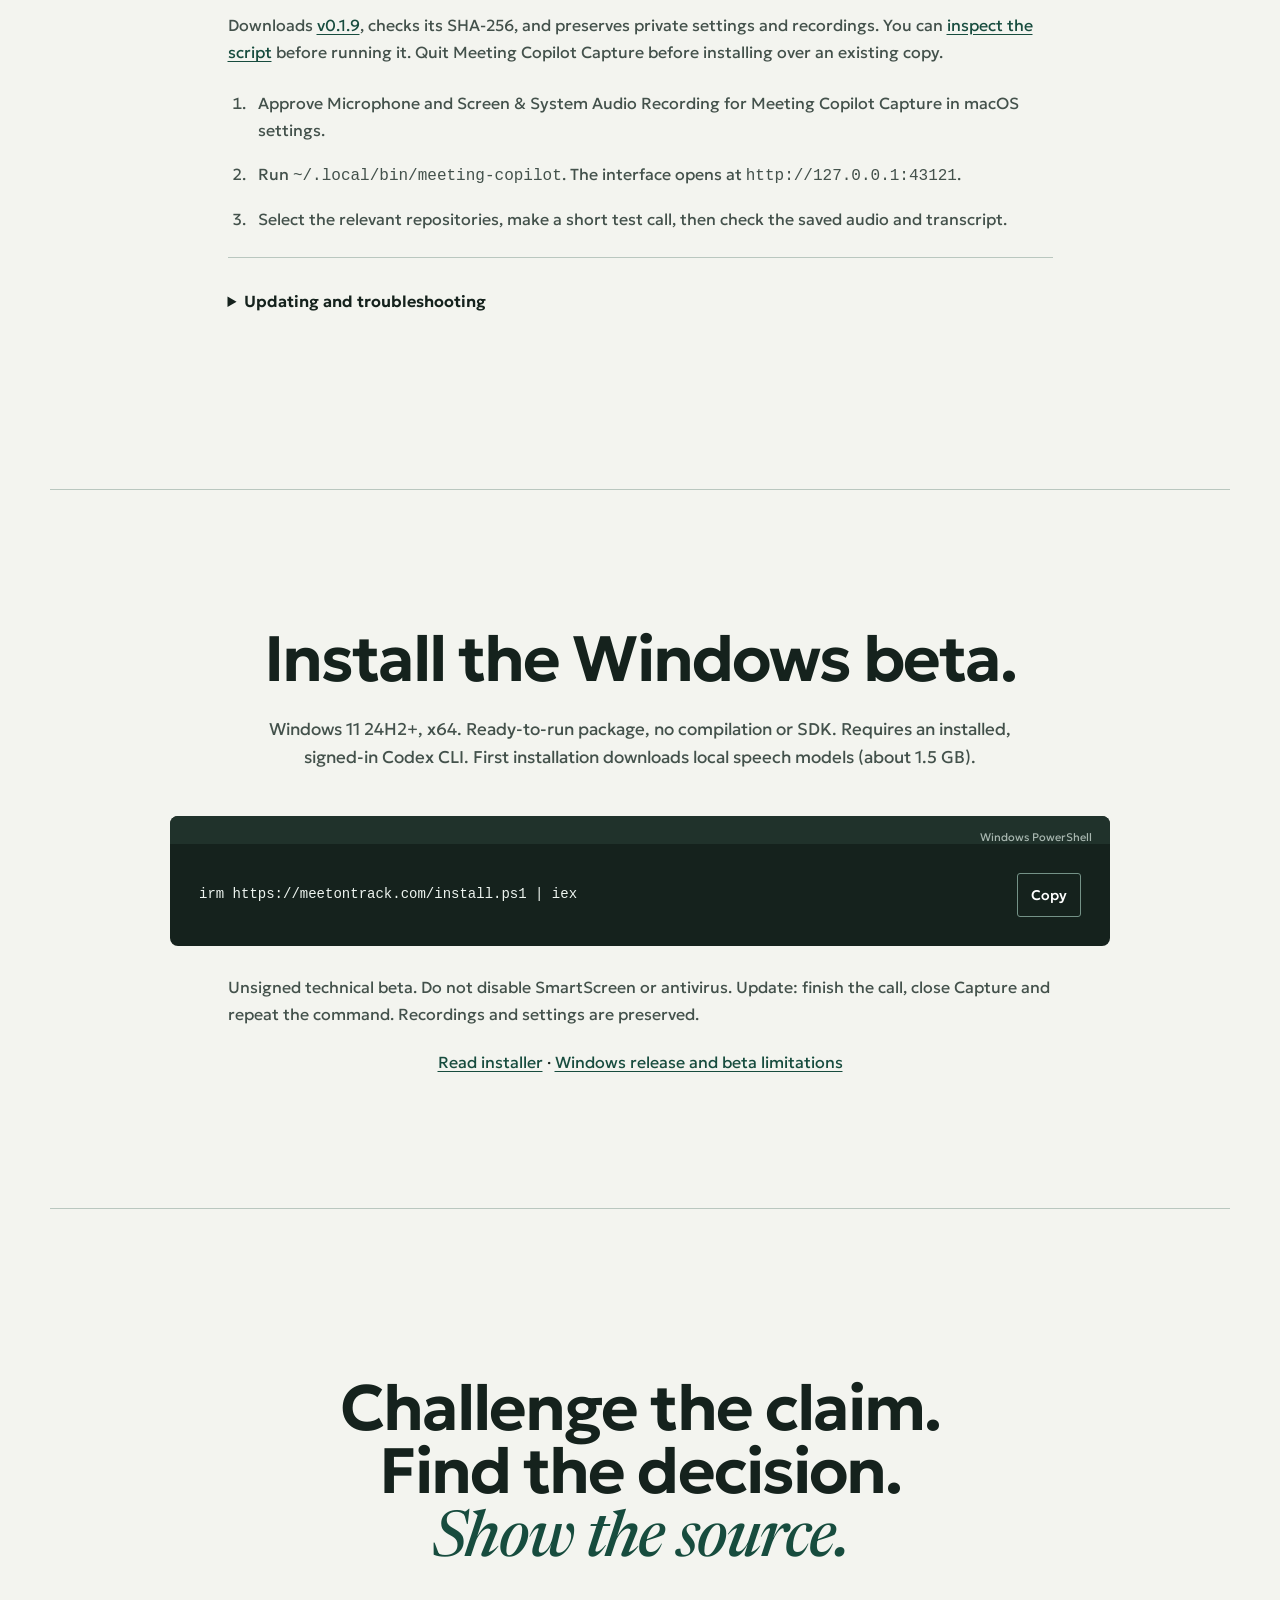
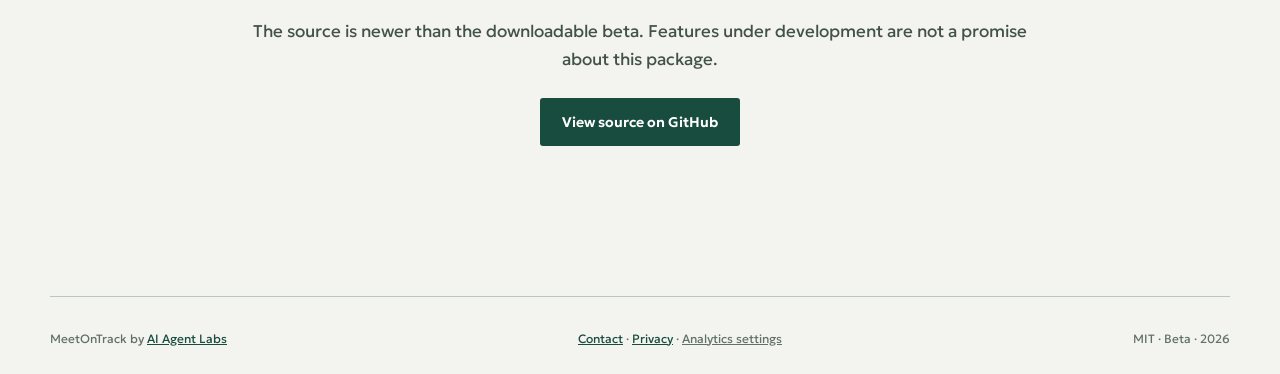
==== commit 23ec0a02: "feat: prepare MeetOnTrack domain and consent-gated analytics" ====
--- a/docs/index.html
+++ b/docs/index.html
@@ -3,24 +3,34 @@
 <head>
   <meta charset="utf-8">
   <meta name="viewport" content="width=device-width,initial-scale=1">
-  <meta name="description" content="Meeting Copilot for Mac: bot-free recording, live transcripts and meeting analysis grounded in your work. Installation guide for the public beta.">
-  <link rel="canonical" href="https://aiagentlbs.github.io/meeting-copilot/">
-  <title>Meeting Copilot by AI Agent Labs</title>
+  <meta name="description" content="MeetOnTrack records meetings without a bot and connects live transcription with your work context. AI meeting assistant for Mac and Windows. Explore the beta.">
+  <link rel="canonical" href="https://meetontrack.com/">
+  <title>MeetOnTrack — AI Meeting Assistant & Live Transcription</title>
   <link rel="preconnect" href="https://fonts.googleapis.com">
   <link rel="preconnect" href="https://fonts.gstatic.com" crossorigin>
   <link href="https://fonts.googleapis.com/css2?family=Geologica:wght@400;500;600;700&family=Newsreader:opsz,wght@6..72,500&display=swap" rel="stylesheet">
   <link rel="stylesheet" href="styles.css">
+  <link rel="alternate" hreflang="en" href="https://meetontrack.com/">
+  <link rel="alternate" hreflang="ru" href="https://meetontrack.com/ru/">
+  <link rel="alternate" hreflang="x-default" href="https://meetontrack.com/">
+  <link rel="icon" type="image/svg+xml" href="/favicon.svg">
+  <meta property="og:type" content="website">
+  <meta property="og:title" content="MeetOnTrack — AI meeting assistant">
+  <meta property="og:description" content="Bot-free recording, live transcription and contextual meeting analysis for Mac and Windows.">
+  <meta property="og:url" content="https://meetontrack.com/">
+  <meta name="twitter:card" content="summary">
+  <script type="application/ld+json">{"@context":"https://schema.org","@type":"SoftwareApplication","name":"MeetOnTrack","url":"https://meetontrack.com/","applicationCategory":"BusinessApplication","operatingSystem":"macOS, Windows","description":"Bot-free meeting recording, live transcription and contextual AI meeting analysis."}</script>
 </head>
 <body>
   <header class="nav shell">
-    <a class="brand" href="#top"><span class="pulse"></span><span>Meeting Copilot</span><small>AI AGENT LABS</small></a>
+    <a class="brand" href="#top"><span class="pulse"></span><span>MeetOnTrack</span><small>AI AGENT LABS</small></a>
     <nav aria-label="Primary"><a href="#how">How it works</a><a href="#privacy">Connections</a><a class="language-link" href="ru/" lang="ru">RU</a><a class="button small" href="https://github.com/AIAgentLbs/meeting-copilot">GitHub</a></nav>
   </header>
 
   <main id="top">
     <section class="hero shell">
       <div class="hero-copy">
-        <h1>Your meeting,<br><em>with receipts.</em></h1>
+        <h1>AI meeting assistant.<br><em>Context included.</em></h1>
         <p class="lede">Record the conversation without a meeting bot. Keep the transcript beside relevant decisions, documents and history from your selected local repositories.</p>
         <div class="actions"><a class="button" href="#install">Install for macOS</a><a class="text-link" href="#how">See the evidence flow ↓</a></div>
         <p class="fine">Public beta v0.1.9 for Apple Silicon Macs running macOS 15 or later.</p>
@@ -55,18 +65,19 @@
       <p class="install-lede">One command after the prerequisites below. This is a technical beta, not a standalone notarized installer.</p>
       <ul class="requirements"><li>Apple Silicon and macOS 15+</li><li>Python 3.10+ and Apple Command Line Tools</li><li>Codex CLI installed and signed in</li><li>Google Chrome for PDF reports</li></ul>
       <p class="install-note">Missing Apple tools? Run <code>xcode-select --install</code> and finish the system dialog first. Install Python with your usual package manager; see the <a href="https://developers.openai.com/codex/cli">Codex CLI setup guide</a> for AI access.</p>
-      <div class="terminal"><div class="terminal-top"><span></span><span></span><span></span><b>Terminal</b></div><div class="command"><code id="install-command">curl -fsSL https://aiagentlbs.github.io/meeting-copilot/install.sh | bash</code><button type="button" data-copy="install-command">Copy</button></div></div>
+      <div class="terminal"><div class="terminal-top"><span></span><span></span><span></span><b>Terminal</b></div><div class="command"><code id="install-command">curl -fsSL https://meetontrack.com/install.sh | bash</code><button type="button" data-copy="install-command">Copy</button></div></div>
       <p class="copy-status" role="status" aria-live="polite"></p>
       <p class="install-note">Downloads <a href="https://github.com/AIAgentLbs/meeting-copilot/releases/tag/v0.1.9">v0.1.9</a>, checks its SHA-256, and preserves private settings and recordings. You can <a href="install.sh">inspect the script</a> before running it. Quit Meeting Copilot Capture before installing over an existing copy.</p>
       <ol class="setup-steps"><li>Approve Microphone and Screen &amp; System Audio Recording for Meeting Copilot Capture in macOS settings.</li><li>Run <code>~/.local/bin/meeting-copilot</code>. The interface opens at <code>http://127.0.0.1:43121</code>.</li><li>Select the relevant repositories, make a short test call, then check the saved audio and transcript.</li></ol>
       <details class="install-help"><summary>Updating and troubleshooting</summary><p>Automatic in-app updates are not enabled in this beta. The command installs the version explicitly pinned in the script. After a newer tested release is published and the script is updated, finish your call, quit Capture and run the same command.</p><p>If a prerequisite, download, checksum or helper compilation fails, the installer stops before replacing your current app. Existing app and web files are backed up during a reinstall. Recordings and delivery settings are not deleted.</p><p>If macOS blocks launch, review the downloaded app in Privacy &amp; Security. Do not disable Gatekeeper globally. For audio permission problems, check the exact installed app, quit it and reopen it.</p><p><a href="https://github.com/AIAgentLbs/meeting-copilot/blob/main/INSTALL.md">Full installation instructions</a> · <a href="https://github.com/AIAgentLbs/meeting-copilot/issues">Report a problem</a></p></details>
     </section>
 
-    <section class="section shell install" id="install-windows"><h2>Install the Windows beta.</h2><p class="install-lede">Windows 11 24H2+, x64. Ready-to-run package, no compilation or SDK. Requires an installed, signed-in Codex CLI. First installation downloads local speech models (about 1.5 GB).</p><div class="terminal"><div class="terminal-top"><b>Windows PowerShell</b></div><div class="command"><code id="windows-install-command">irm https://aiagentlbs.github.io/meeting-copilot/install.ps1 | iex</code><button type="button" data-copy="windows-install-command">Copy</button></div></div><p class="install-note">Unsigned technical beta. Do not disable SmartScreen or antivirus. Update: finish the call, close Capture and repeat the command. Recordings and settings are preserved.</p><p><a href="install.ps1">Read installer</a> · <a href="https://github.com/AIAgentLbs/meeting-copilot/releases/tag/windows-v0.1.4">Windows release and beta limitations</a></p></section>
+    <section class="section shell install" id="install-windows"><h2>Install the Windows beta.</h2><p class="install-lede">Windows 11 24H2+, x64. Ready-to-run package, no compilation or SDK. Requires an installed, signed-in Codex CLI. First installation downloads local speech models (about 1.5 GB).</p><div class="terminal"><div class="terminal-top"><b>Windows PowerShell</b></div><div class="command"><code id="windows-install-command">irm https://meetontrack.com/install.ps1 | iex</code><button type="button" data-copy="windows-install-command">Copy</button></div></div><p class="install-note">Unsigned technical beta. Do not disable SmartScreen or antivirus. Update: finish the call, close Capture and repeat the command. Recordings and settings are preserved.</p><p><a href="install.ps1">Read installer</a> · <a href="https://github.com/AIAgentLbs/meeting-copilot/releases/tag/windows-v0.1.4">Windows release and beta limitations</a></p></section>
 <section class="section shell final"><h2>Challenge the claim.<br>Find the decision.<br><em>Show the source.</em></h2><p class="install-lede">The source is newer than the downloadable beta. Features under development are not a promise about this package.</p><a class="button" href="https://github.com/AIAgentLbs/meeting-copilot">View source on GitHub</a></section>
   </main>
 
-  <footer class="shell"><span>Meeting Copilot by <a href="https://aiagentlbs.com">AI Agent Labs</a></span><span>MIT · Beta · 2026</span></footer>
+  <footer class="shell"><span>MeetOnTrack by <a href="https://aiagentlbs.com">AI Agent Labs</a></span><span><a href="mailto:contacts@meetontrack.com">Contact</a> · <a href="/privacy.html">Privacy</a> · <button type="button" class="analytics-settings" data-analytics-settings>Analytics settings</button></span><span>MIT · Beta · 2026</span></footer>
   <script src="site.js"></script>
+  <script defer src="/analytics.js"></script>
 </body>
 </html>
--- a/docs/styles.css
+++ b/docs/styles.css
@@ -36,3 +36,8 @@
 .command button:focus-visible{outline-color:var(--mint)}
 @media(max-width:850px){.section-head{grid-template-columns:1fr}.nav{gap:16px}.nav nav{gap:14px}.hero{gap:36px}.requirements{gap:8px 24px}}
 @media(max-width:540px){.brand small{display:none}.hero h1{font-size:clamp(42px,11vw,58px)}.section h2{font-size:38px}.requirements{grid-template-columns:1fr}.install-lede{font-size:16px}.install-note,.setup-steps,.install-help{font-size:16px}.command{padding:22px}.evidence-stage{box-shadow:none}.brand{font-size:15px}nav .button.small{padding:10px 12px}}
+:root .analytics-consent[hidden] { display: none; }
+.analytics-consent { position: fixed; inset: auto 16px 16px; z-index: 100; max-width: 760px; margin-inline: auto; padding: 18px; border: 1px solid #174c3e; border-radius: 12px; background: #f3f4ef; color: #174c3e; box-shadow: 0 4px 24px #174c3e22; }
+.analytics-consent p { margin: 0 0 12px; font-size: 14px; line-height: 1.5; }
+.analytics-consent button { margin: 4px 8px 0 0; }
+.analytics-settings { border: 0; padding: 0; color: inherit; background: transparent; font: inherit; text-decoration: underline; cursor: pointer; }
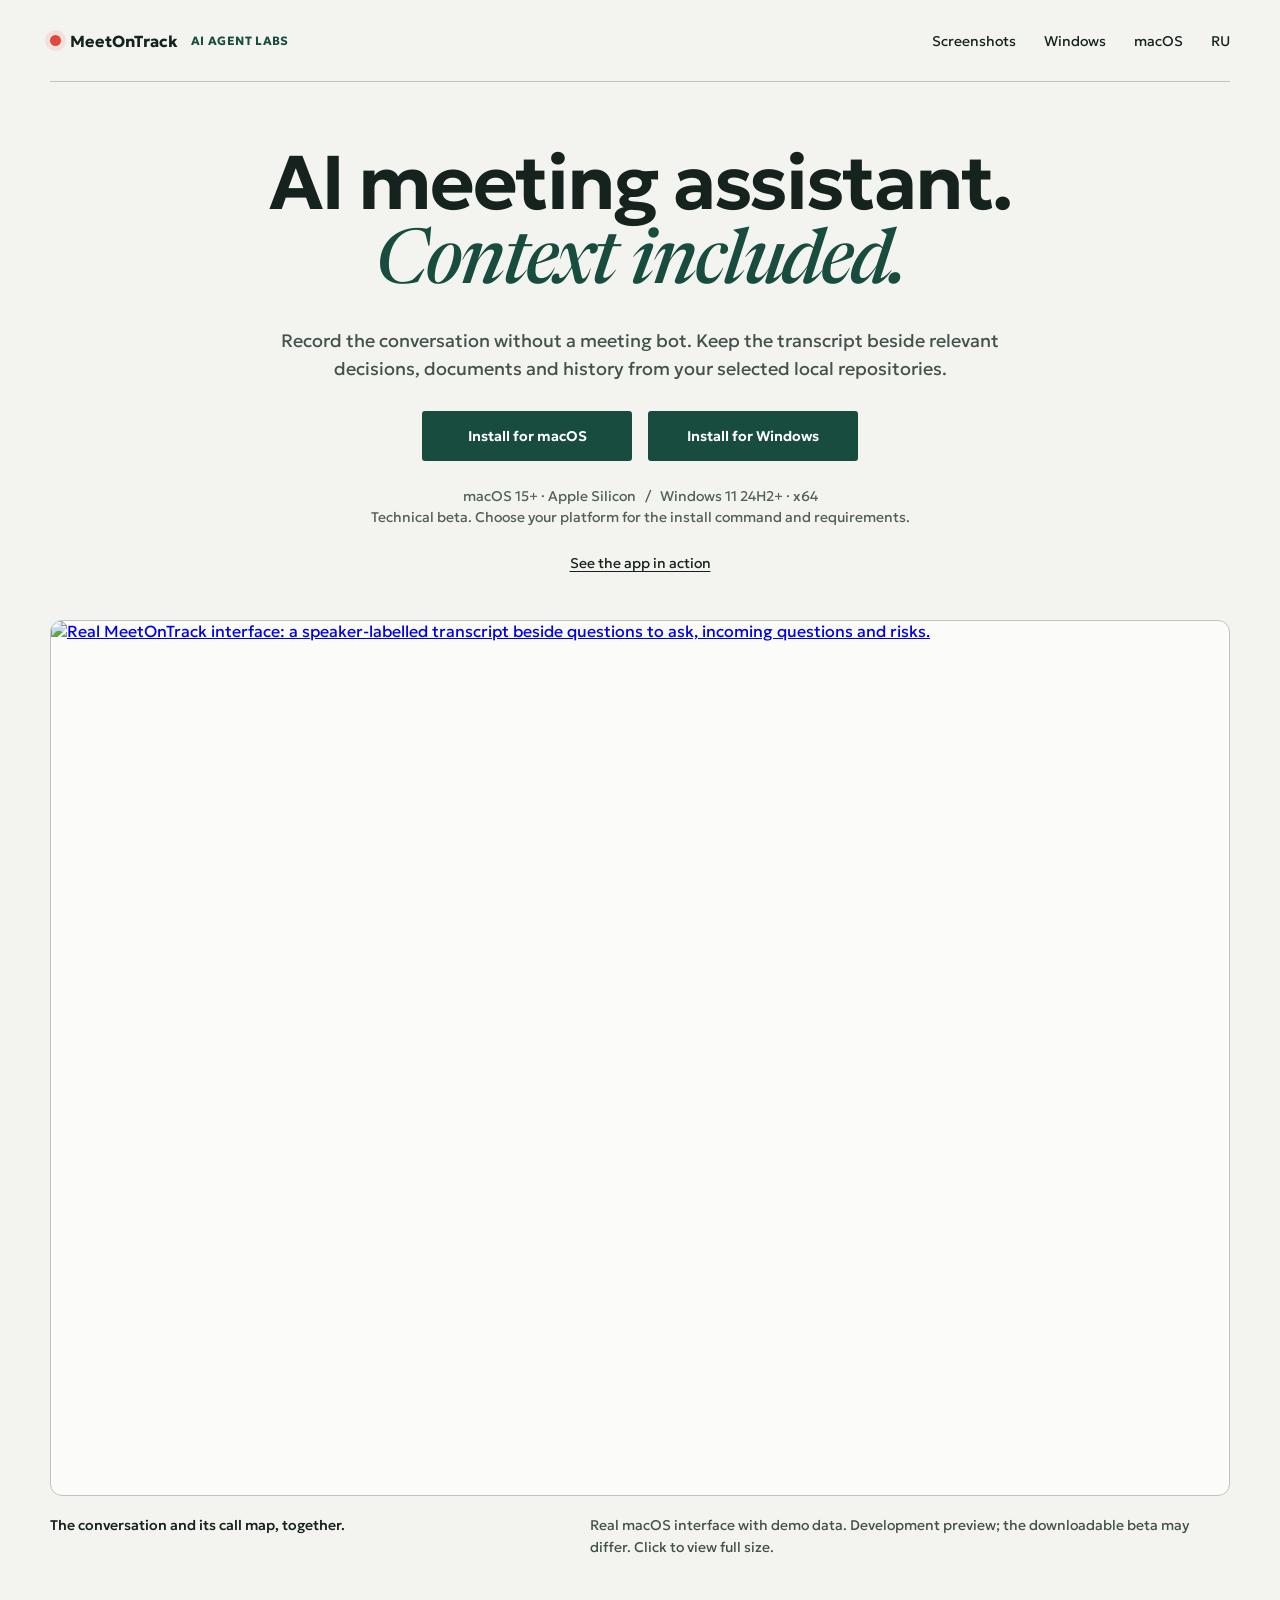
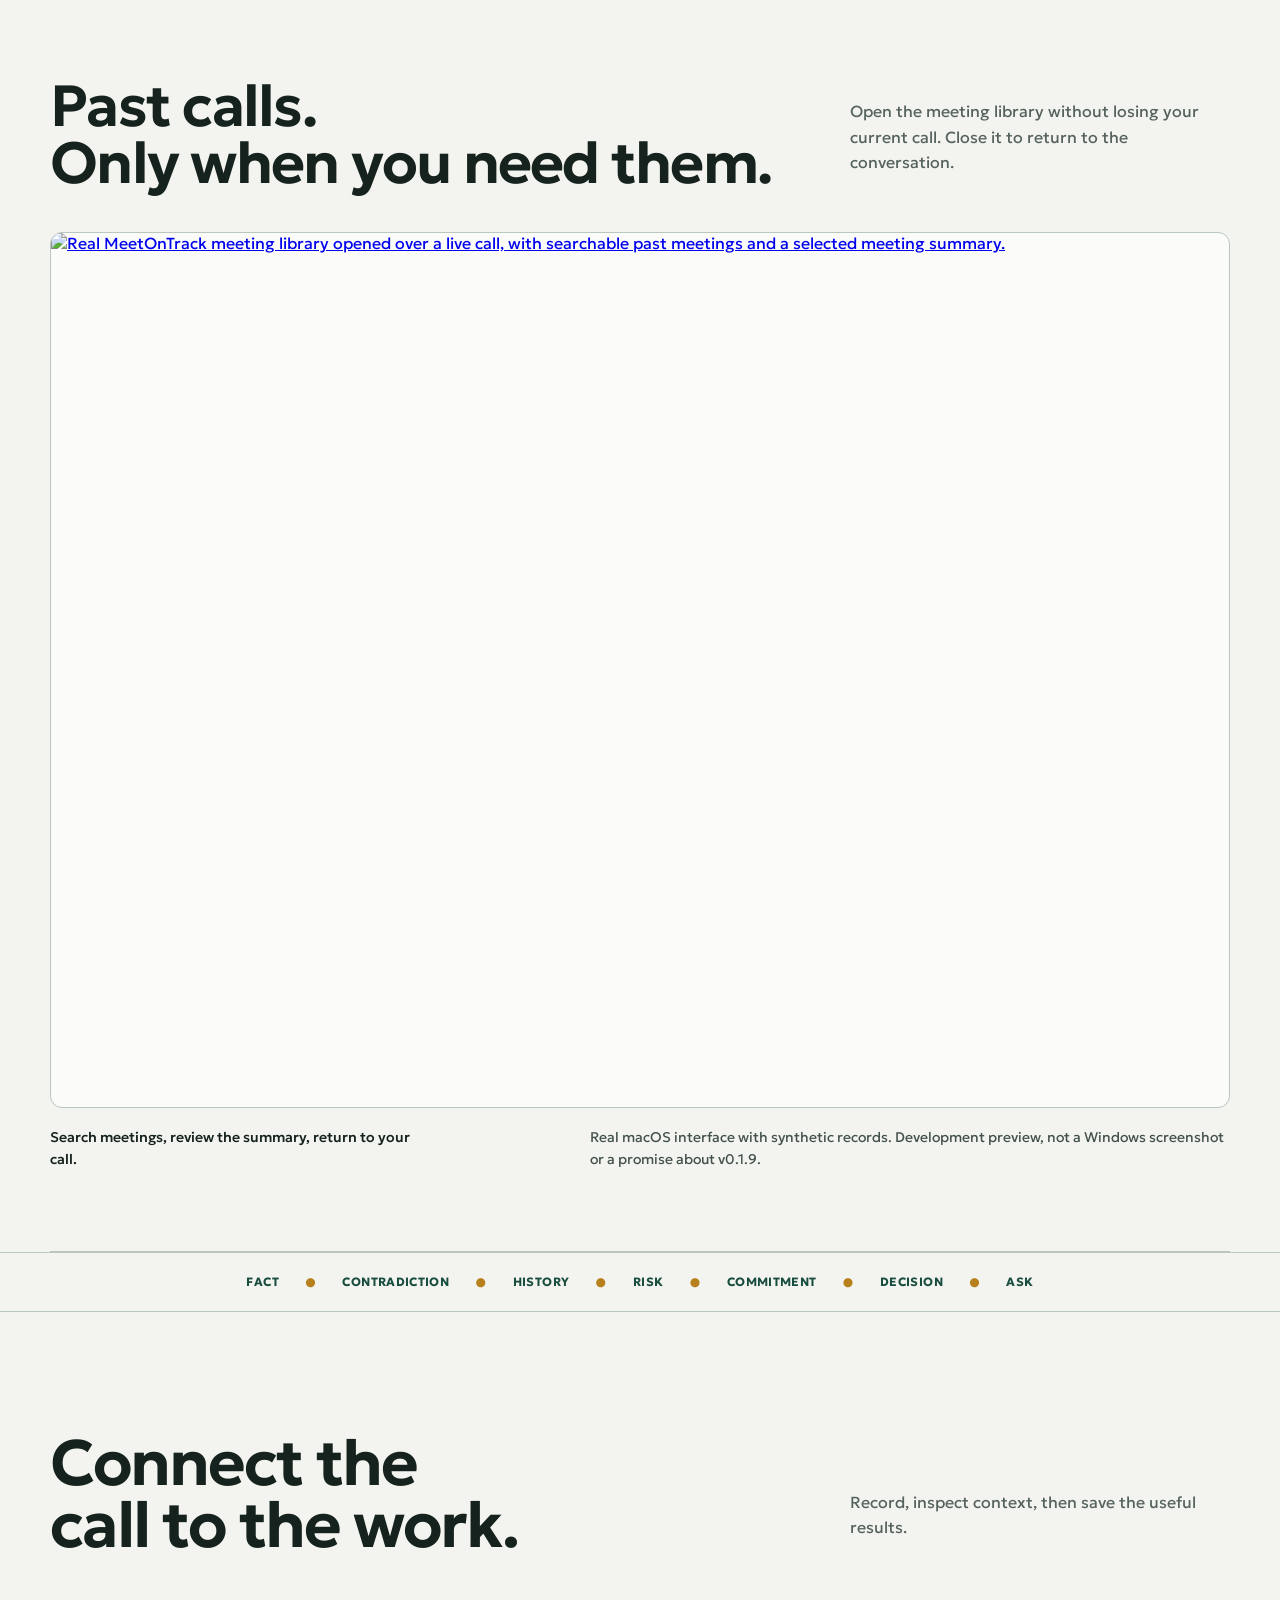
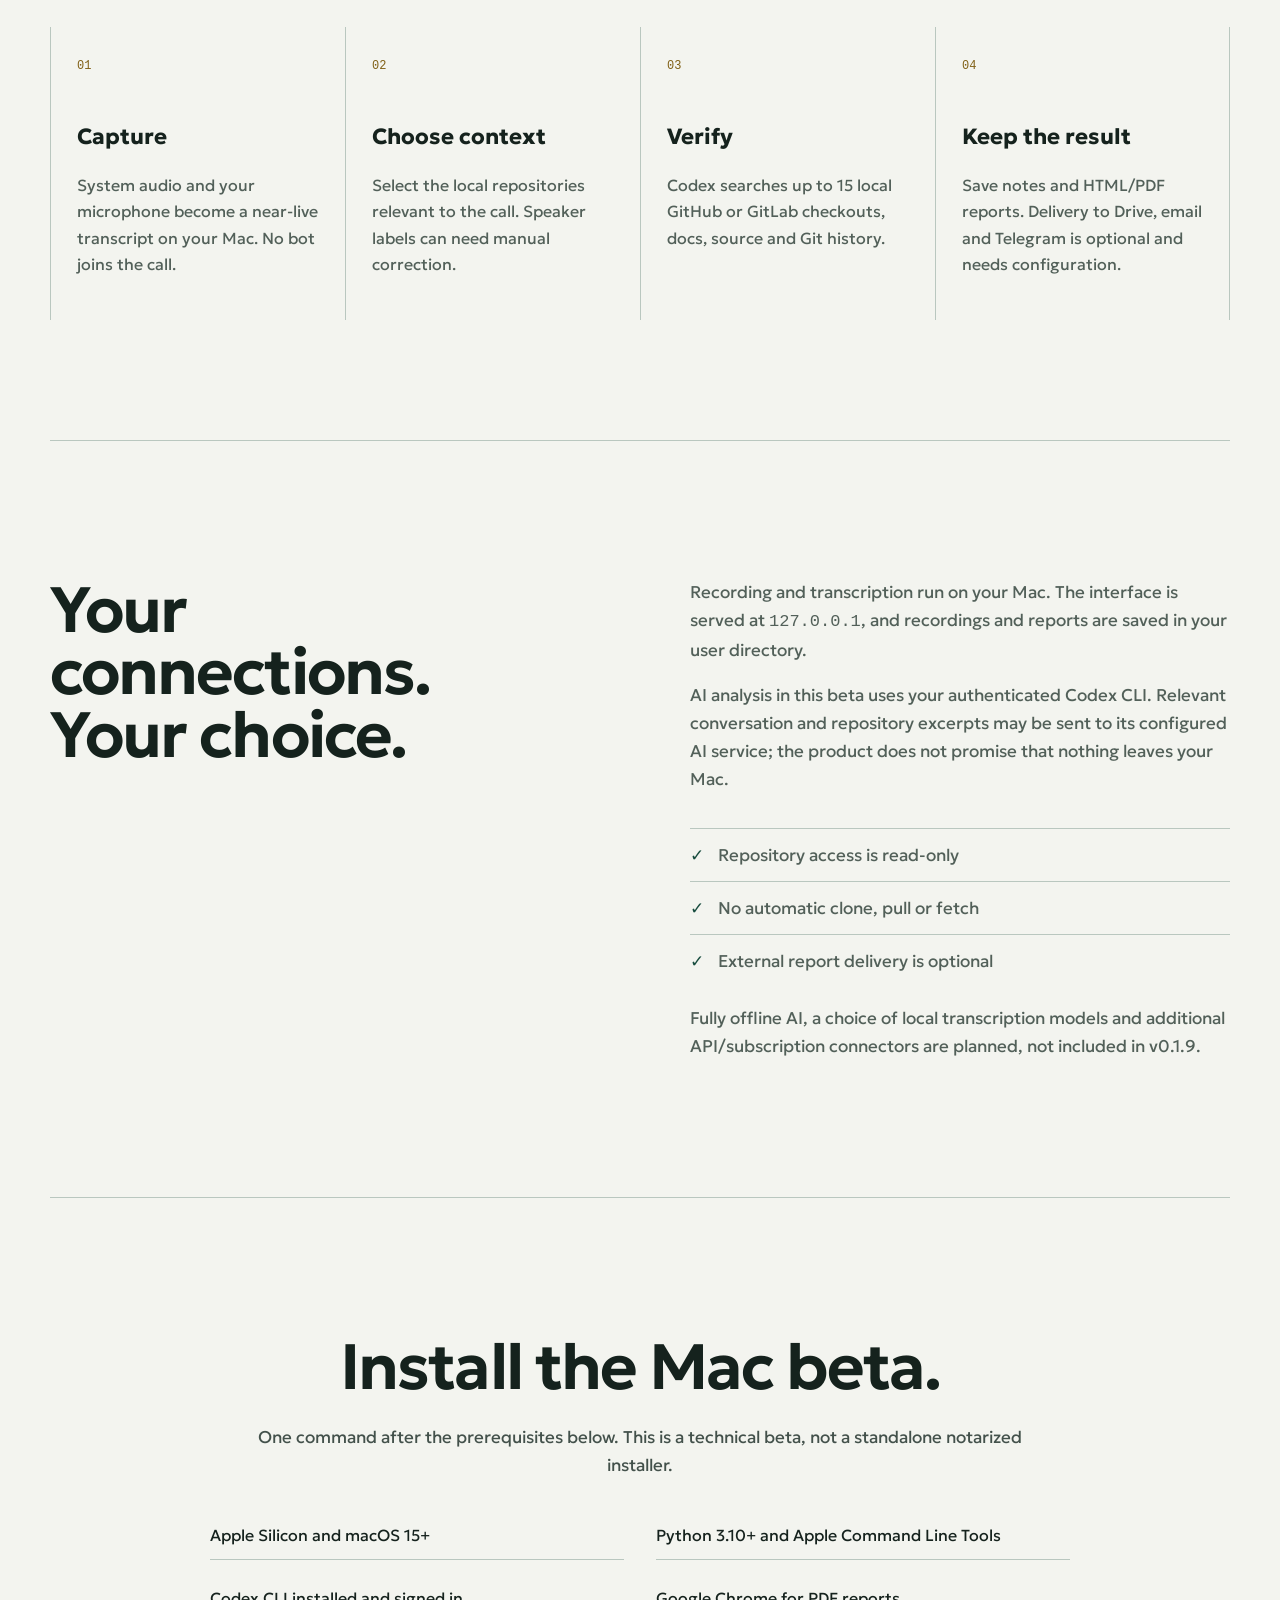
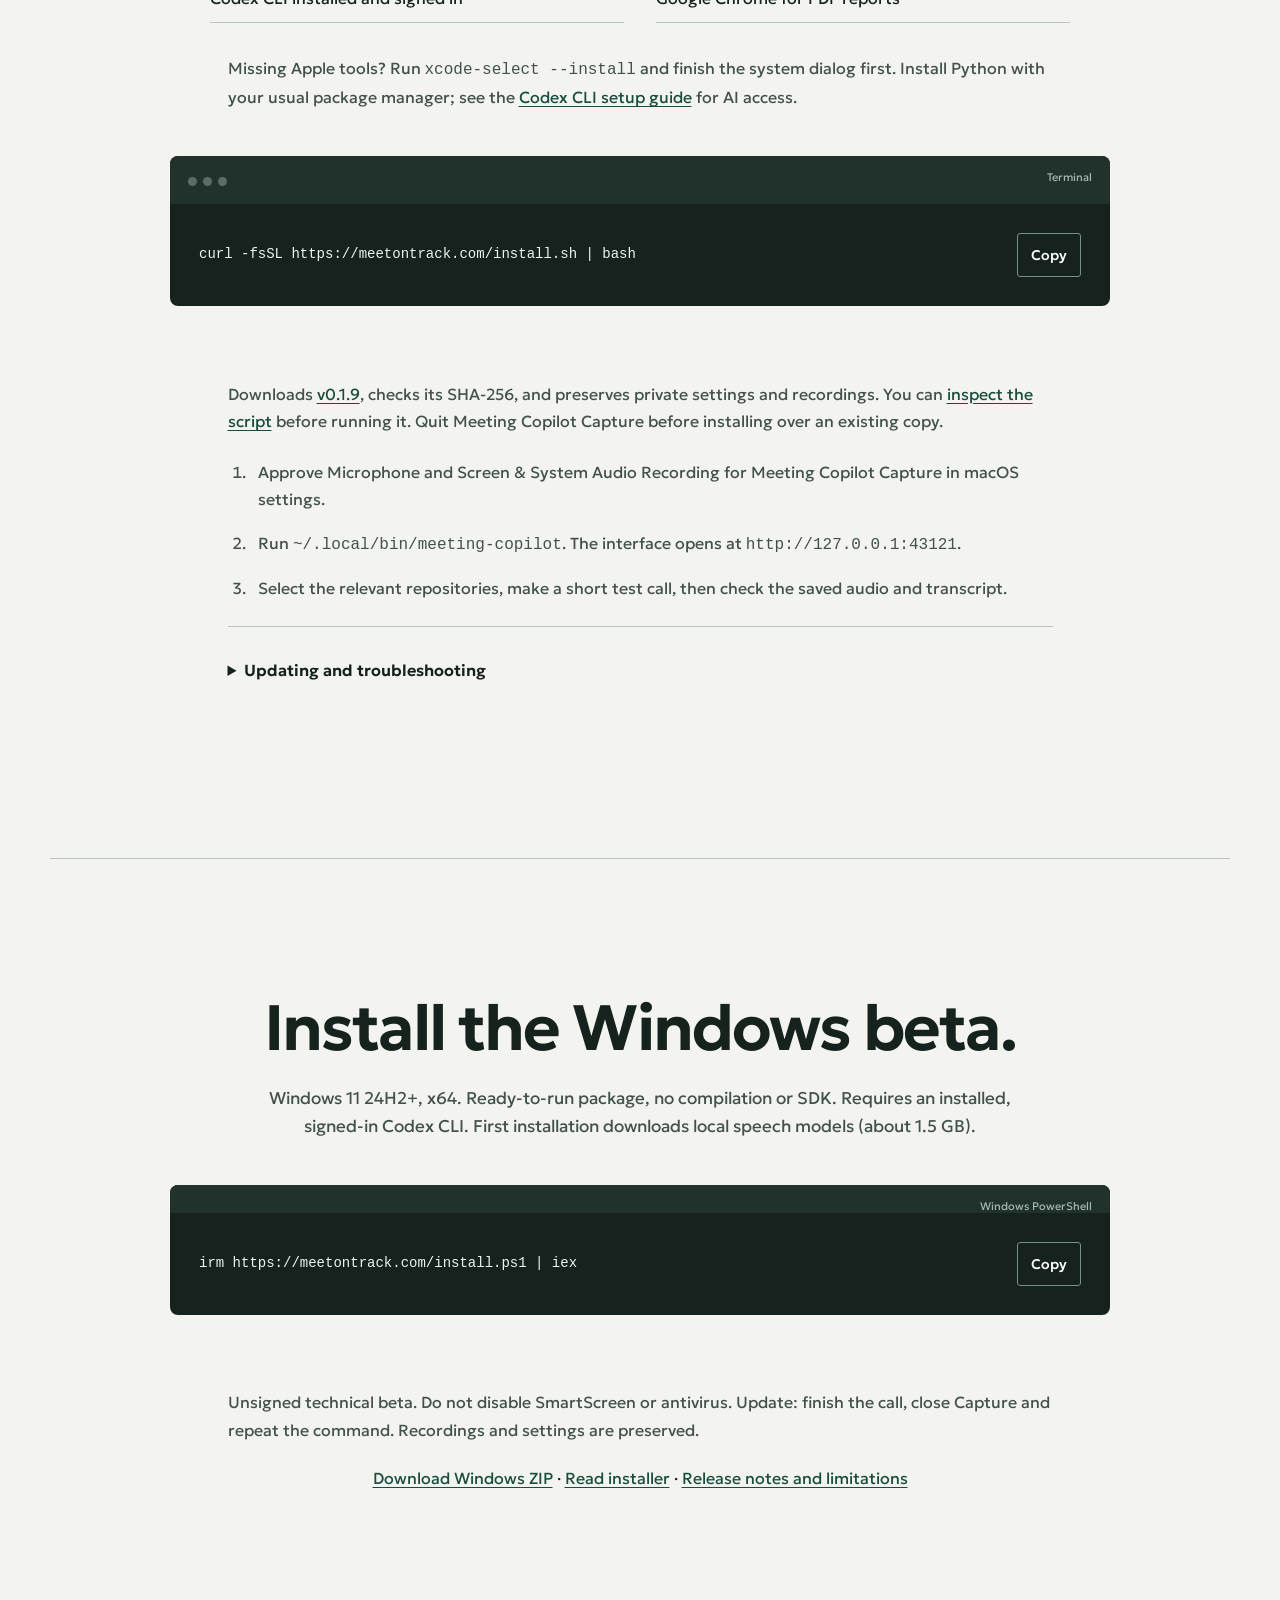
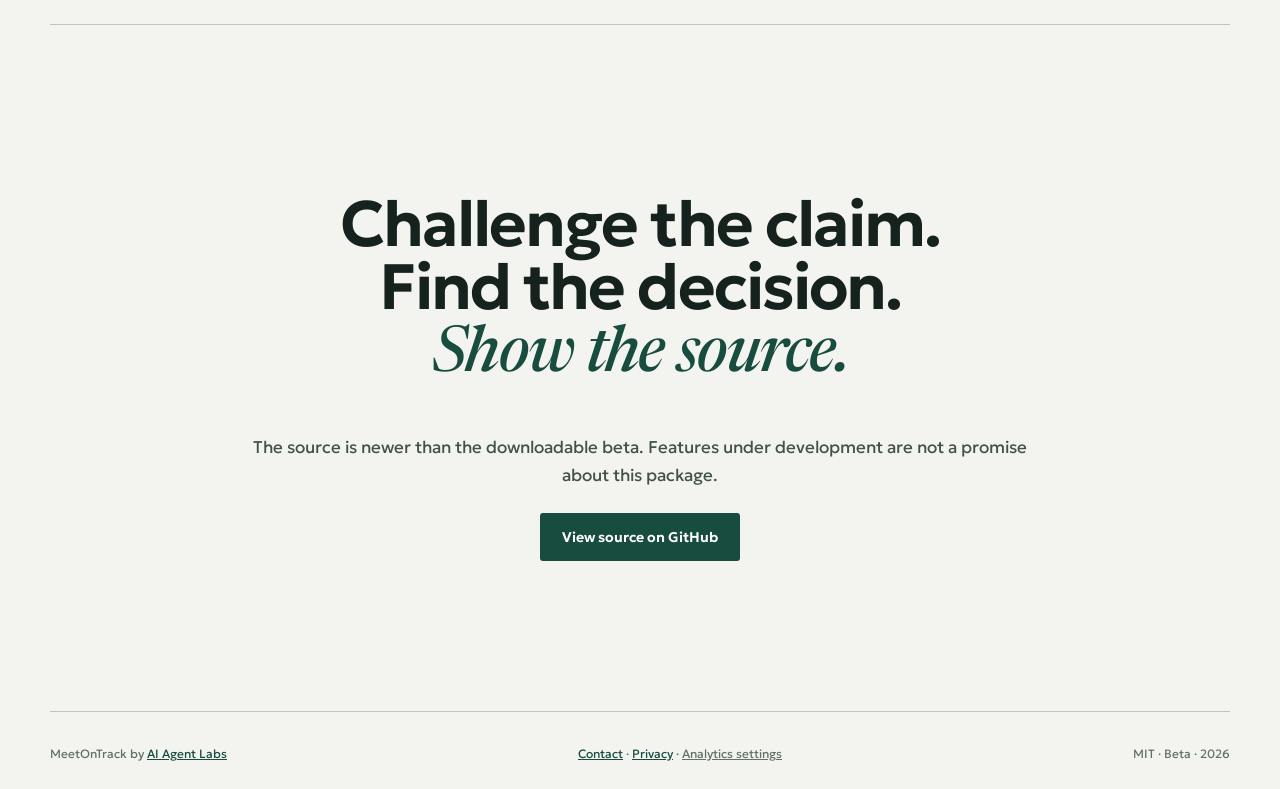
==== commit fd3abc74: "feat(site): surface Windows installation and real app screenshots Give macOS and Windows equal first" ====
--- a/docs/index.html
+++ b/docs/index.html
@@ -24,7 +24,7 @@
 <body>
   <header class="nav shell">
     <a class="brand" href="#top"><span class="pulse"></span><span>MeetOnTrack</span><small>AI AGENT LABS</small></a>
-    <nav aria-label="Primary"><a href="#how">How it works</a><a href="#privacy">Connections</a><a class="language-link" href="ru/" lang="ru">RU</a><a class="button small" href="https://github.com/AIAgentLbs/meeting-copilot">GitHub</a></nav>
+    <nav aria-label="Primary"><a href="#screenshots">Screenshots</a><a href="#install-windows">Windows</a><a href="#install">macOS</a><a class="language-link" href="ru/" lang="ru">RU</a></nav>
   </header>
 
   <main id="top">
@@ -32,16 +32,14 @@
       <div class="hero-copy">
         <h1>AI meeting assistant.<br><em>Context included.</em></h1>
         <p class="lede">Record the conversation without a meeting bot. Keep the transcript beside relevant decisions, documents and history from your selected local repositories.</p>
-        <div class="actions"><a class="button" href="#install">Install for macOS</a><a class="text-link" href="#how">See the evidence flow ↓</a></div>
-        <p class="fine">Public beta v0.1.9 for Apple Silicon Macs running macOS 15 or later.</p>
+        <div class="actions platform-actions"><a class="button" href="#install">Install for macOS</a><a class="button" href="#install-windows">Install for Windows</a></div>
+        <p class="fine">macOS 15+ · Apple Silicon &nbsp; / &nbsp; Windows 11 24H2+ · x64<br>Technical beta. Choose your platform for the install command and requirements.</p>
+        <a class="text-link screenshot-jump" href="#screenshots">See the app in action</a>
       </div>
-      <div class="evidence-stage" aria-label="Live transcript connected to repository evidence">
-        <div class="live-chip">Illustrative example</div>
-        <article class="utterance"><b>Speaker</b><time>14:32:08</time><p>“Everything is ready for launch.”</p></article>
-        <div class="trace"><i></i><i></i><i></i></div>
-        <article class="finding"><div><span class="signal red">Needs clarification</span><time>14:32:10</time></div><p>The launch checklist still has an open item: <strong>access review</strong>. Who will confirm it?</p><footer><code>demo/launch-checklist.md</code><br><span>Synthetic document and conversation, not a customer recording.</span></footer></article>
-      </div>
+      <figure class="product-shot" id="screenshots"><a href="/media/meetontrack-call-demo.jpg" target="_blank" rel="noopener" aria-label="Open the live meeting screenshot at full size"><img src="/media/meetontrack-call-demo.jpg" width="1460" height="1083" fetchpriority="high" alt="Real MeetOnTrack interface: a speaker-labelled transcript beside questions to ask, incoming questions and risks."></a><figcaption><strong>The conversation and its call map, together.</strong><span>Real macOS interface with demo data. Development preview; the downloadable beta may differ. Click to view full size.</span></figcaption></figure>
     </section>
+
+    <section class="section shell screenshot-section" id="meeting-library"><div class="section-head"><h2>Past calls.<br>Only when you need them.</h2><p>Open the meeting library without losing your current call. Close it to return to the conversation.</p></div><figure class="product-shot"><a href="/media/meetontrack-library-demo.jpg" target="_blank" rel="noopener" aria-label="Open the meeting library screenshot at full size"><img src="/media/meetontrack-library-demo.jpg" width="1460" height="1083" loading="lazy" decoding="async" alt="Real MeetOnTrack meeting library opened over a live call, with searchable past meetings and a selected meeting summary."></a><figcaption><strong>Search meetings, review the summary, return to your call.</strong><span>Real macOS interface with synthetic records. Development preview, not a Windows screenshot or a promise about v0.1.9.</span></figcaption></figure></section>
 
     <section class="marquee" aria-label="Supported intelligence types"><div>FACT <span>●</span> CONTRADICTION <span>●</span> HISTORY <span>●</span> RISK <span>●</span> COMMITMENT <span>●</span> DECISION <span>●</span> ASK</div></section>
 
@@ -72,7 +70,14 @@
       <details class="install-help"><summary>Updating and troubleshooting</summary><p>Automatic in-app updates are not enabled in this beta. The command installs the version explicitly pinned in the script. After a newer tested release is published and the script is updated, finish your call, quit Capture and run the same command.</p><p>If a prerequisite, download, checksum or helper compilation fails, the installer stops before replacing your current app. Existing app and web files are backed up during a reinstall. Recordings and delivery settings are not deleted.</p><p>If macOS blocks launch, review the downloaded app in Privacy &amp; Security. Do not disable Gatekeeper globally. For audio permission problems, check the exact installed app, quit it and reopen it.</p><p><a href="https://github.com/AIAgentLbs/meeting-copilot/blob/main/INSTALL.md">Full installation instructions</a> · <a href="https://github.com/AIAgentLbs/meeting-copilot/issues">Report a problem</a></p></details>
     </section>
 
-    <section class="section shell install" id="install-windows"><h2>Install the Windows beta.</h2><p class="install-lede">Windows 11 24H2+, x64. Ready-to-run package, no compilation or SDK. Requires an installed, signed-in Codex CLI. First installation downloads local speech models (about 1.5 GB).</p><div class="terminal"><div class="terminal-top"><b>Windows PowerShell</b></div><div class="command"><code id="windows-install-command">irm https://meetontrack.com/install.ps1 | iex</code><button type="button" data-copy="windows-install-command">Copy</button></div></div><p class="install-note">Unsigned technical beta. Do not disable SmartScreen or antivirus. Update: finish the call, close Capture and repeat the command. Recordings and settings are preserved.</p><p><a href="install.ps1">Read installer</a> · <a href="https://github.com/AIAgentLbs/meeting-copilot/releases/tag/windows-v0.1.4">Windows release and beta limitations</a></p></section>
+    <section class="section shell install" id="install-windows">
+      <h2>Install the Windows beta.</h2>
+      <p class="install-lede">Windows 11 24H2+, x64. Ready-to-run package, no compilation or SDK. Requires an installed, signed-in Codex CLI. First installation downloads local speech models (about 1.5 GB).</p>
+      <div class="terminal"><div class="terminal-top"><b>Windows PowerShell</b></div><div class="command"><code id="windows-install-command">irm https://meetontrack.com/install.ps1 | iex</code><button type="button" data-copy="windows-install-command">Copy</button></div></div>
+      <p class="copy-status" role="status" aria-live="polite"></p>
+      <p class="install-note">Unsigned technical beta. Do not disable SmartScreen or antivirus. Update: finish the call, close Capture and repeat the command. Recordings and settings are preserved.</p>
+      <p><a href="https://github.com/AIAgentLbs/meeting-copilot/releases/download/windows-v0.1.4/meeting-copilot-windows-v0.1.4-x64.zip">Download Windows ZIP</a> · <a href="install.ps1">Read installer</a> · <a href="https://github.com/AIAgentLbs/meeting-copilot/releases/tag/windows-v0.1.4">Release notes and limitations</a></p>
+    </section>
 <section class="section shell final"><h2>Challenge the claim.<br>Find the decision.<br><em>Show the source.</em></h2><p class="install-lede">The source is newer than the downloadable beta. Features under development are not a promise about this package.</p><a class="button" href="https://github.com/AIAgentLbs/meeting-copilot">View source on GitHub</a></section>
   </main>
 
--- a/docs/styles.css
+++ b/docs/styles.css
@@ -41,3 +41,23 @@
 .analytics-consent p { margin: 0 0 12px; font-size: 14px; line-height: 1.5; }
 .analytics-consent button { margin: 4px 8px 0 0; }
 .analytics-settings { border: 0; padding: 0; color: inherit; background: transparent; font: inherit; text-decoration: underline; cursor: pointer; }
+.flow > li > span { color: #806016; }
+/* Both platforms lead the page; screenshots are actual UI, not concept cards. */
+.hero{display:block;min-height:0;padding-block:64px 56px}
+.hero-copy{max-width:900px;margin-inline:auto;text-align:center}
+.hero h1{font-size:clamp(42px,6vw,76px);margin-top:0}
+.hero .lede{max-width:720px;margin:24px auto;font-size:18px}
+.platform-actions{justify-content:center;gap:16px;margin-top:28px}
+.platform-actions .button{min-height:50px;min-width:210px}
+.screenshot-jump{display:inline-block;text-decoration:underline;text-underline-offset:.2em;margin-top:4px;padding:8px}
+.product-shot{margin:40px 0 0;min-width:0}
+.product-shot>a{display:block;border:1px solid var(--line);border-radius:12px;overflow:hidden;background:var(--white)}
+.product-shot img{display:block;width:100%;height:auto}
+.product-shot figcaption{display:flex;gap:12px 32px;justify-content:space-between;margin-top:18px;font-size:14px;line-height:1.6;color:#43514b}
+.product-shot figcaption strong{font-weight:500;max-width:36ch;color:var(--ink)}
+.product-shot figcaption span{max-width:64ch}
+.screenshot-section{padding-block:64px 80px}
+.screenshot-section h2{font-size:clamp(36px,5vw,58px)}
+:target{scroll-margin-top:24px}
+@media(max-width:850px){.hero{padding-top:44px}.nav nav{gap:18px}.nav nav>a[href="#install-windows"],.nav nav>a[href="#install"]{display:inline}.brand small{display:none}.product-shot figcaption{flex-direction:column;gap:6px}.product-shot figcaption span{max-width:70ch}}
+@media(max-width:540px){.hero{padding-block:36px}.hero .lede{font-size:16px;line-height:1.55;margin-block:20px}.hero h1{font-size:42px}.platform-actions{flex-direction:column;align-items:stretch;gap:10px;margin-top:24px}.platform-actions .button{width:100%}.hero .fine{font-size:13px;margin-top:16px}.product-shot{margin-top:28px}.nav{height:70px;gap:10px}.nav nav{gap:12px}.nav nav a{font-size:12px}.brand{font-size:14px}.pulse{width:8px;height:8px}.screenshot-section{padding-block:48px}.product-shot figcaption{font-size:13px}}
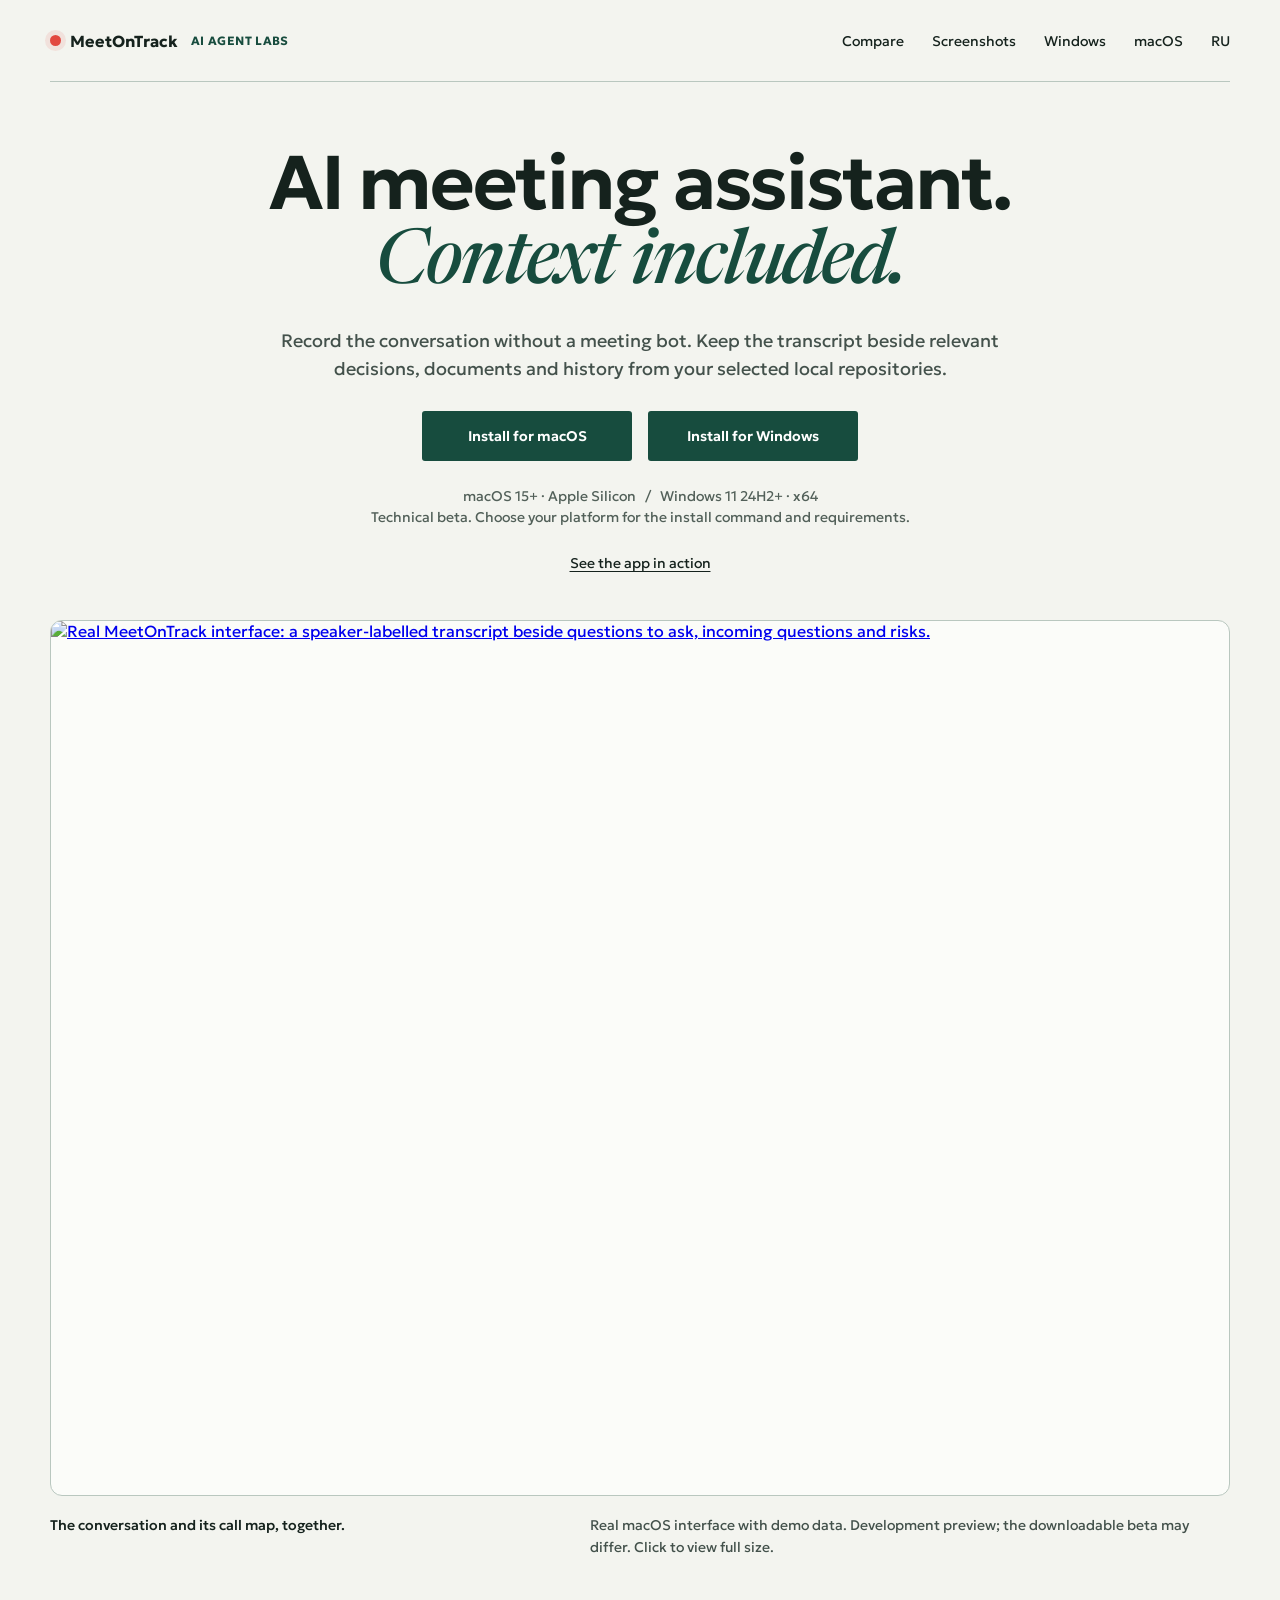
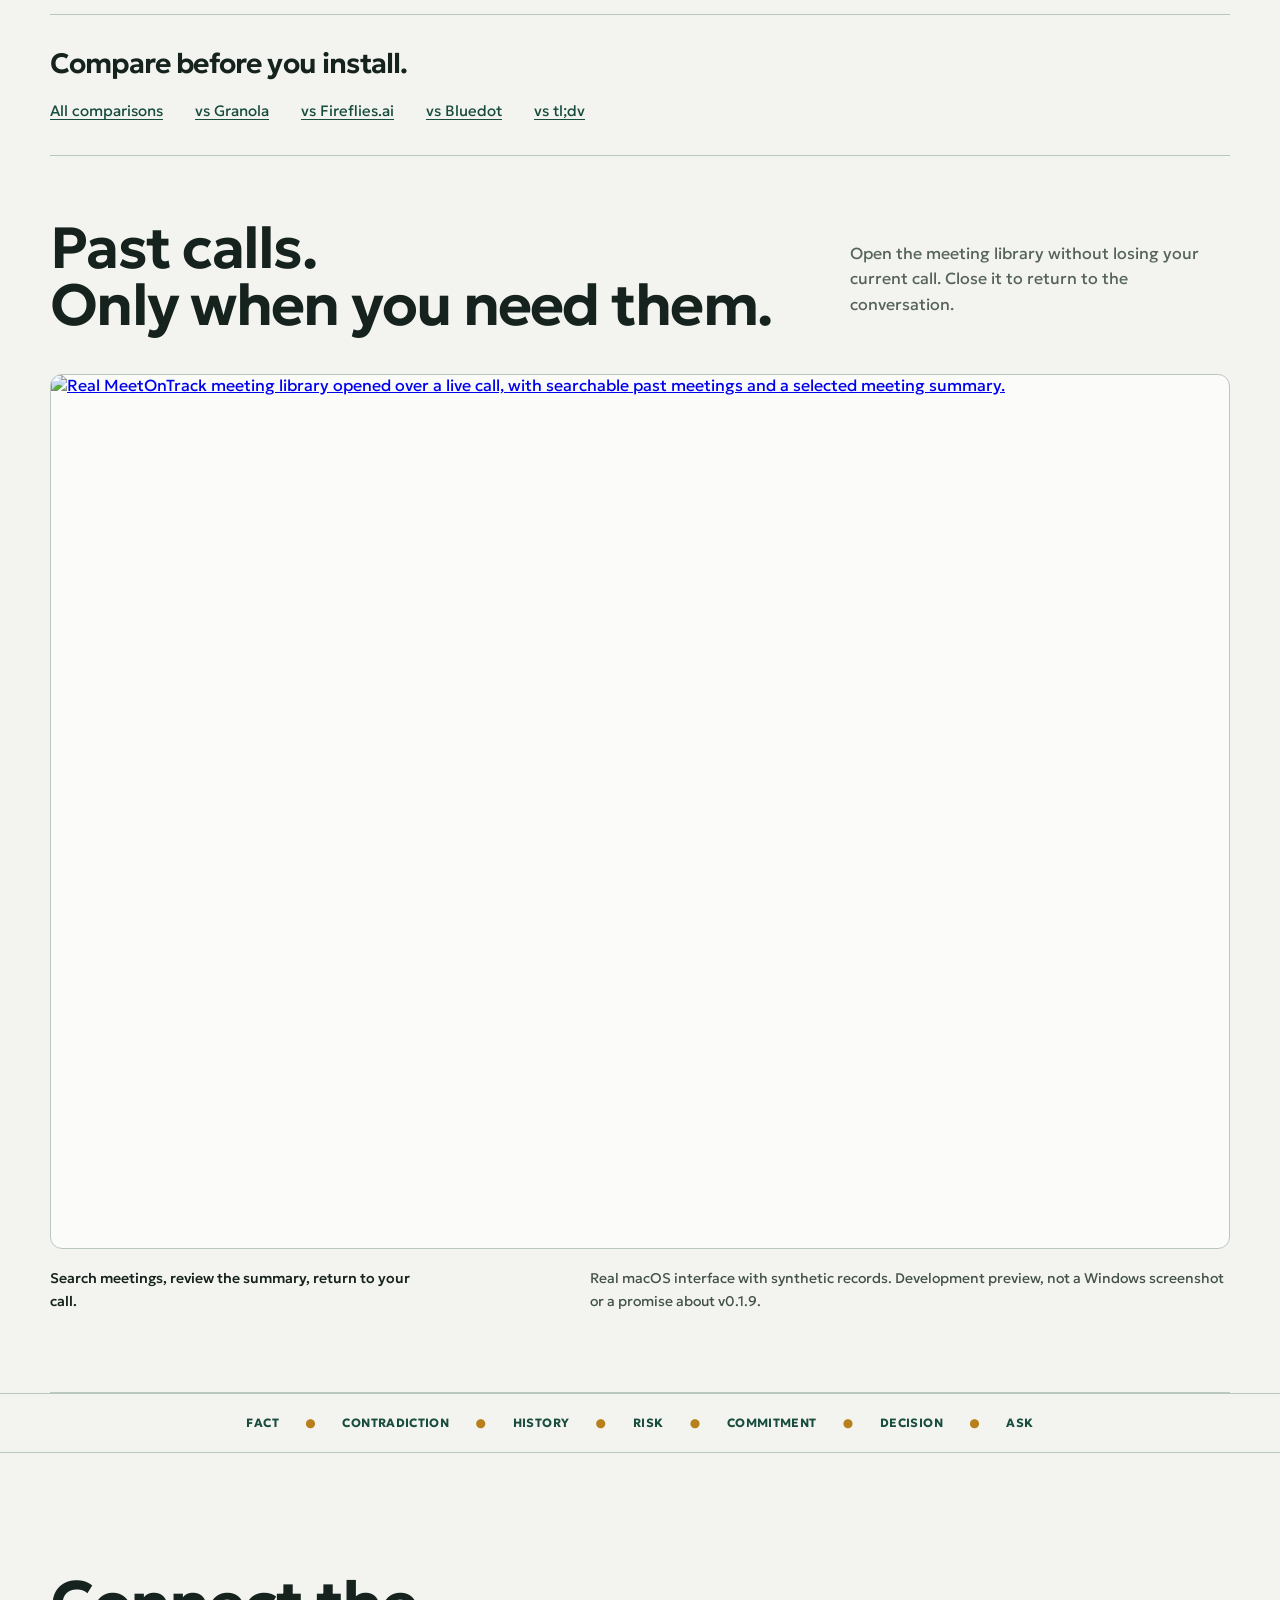
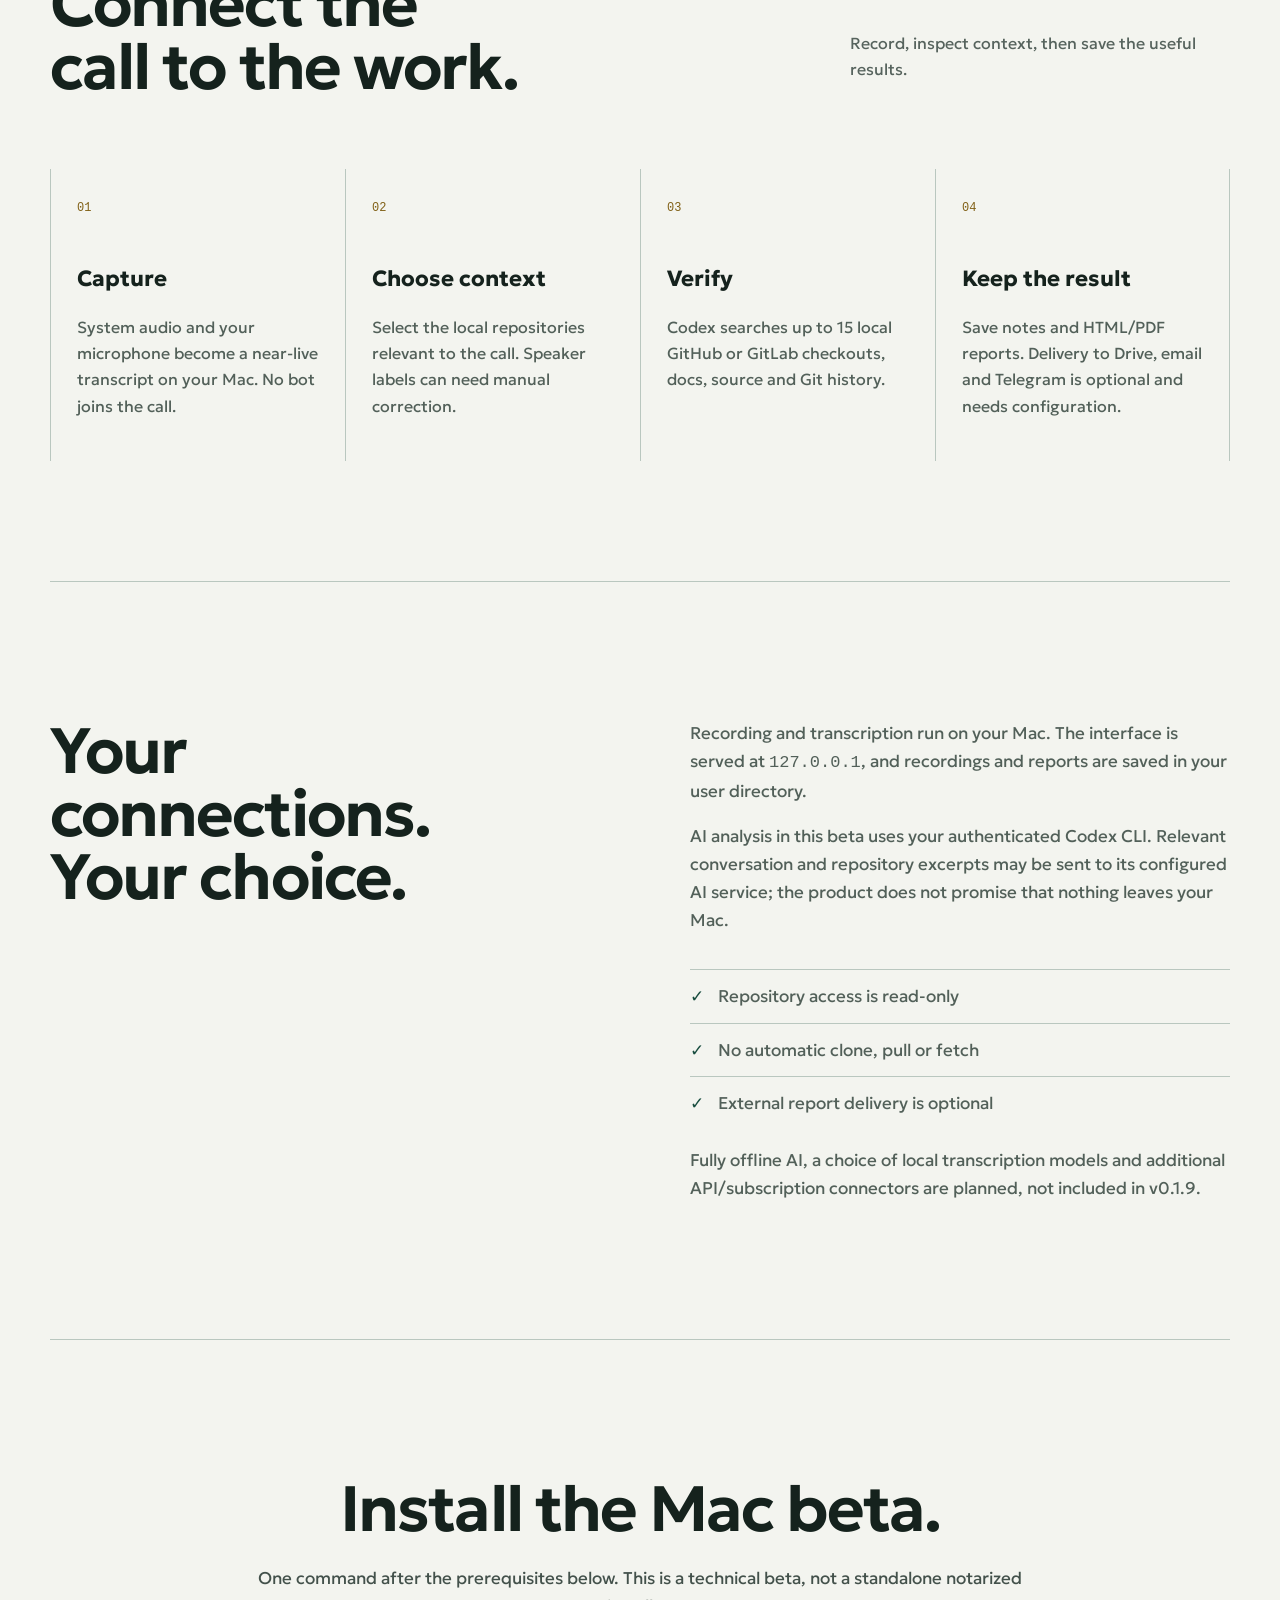
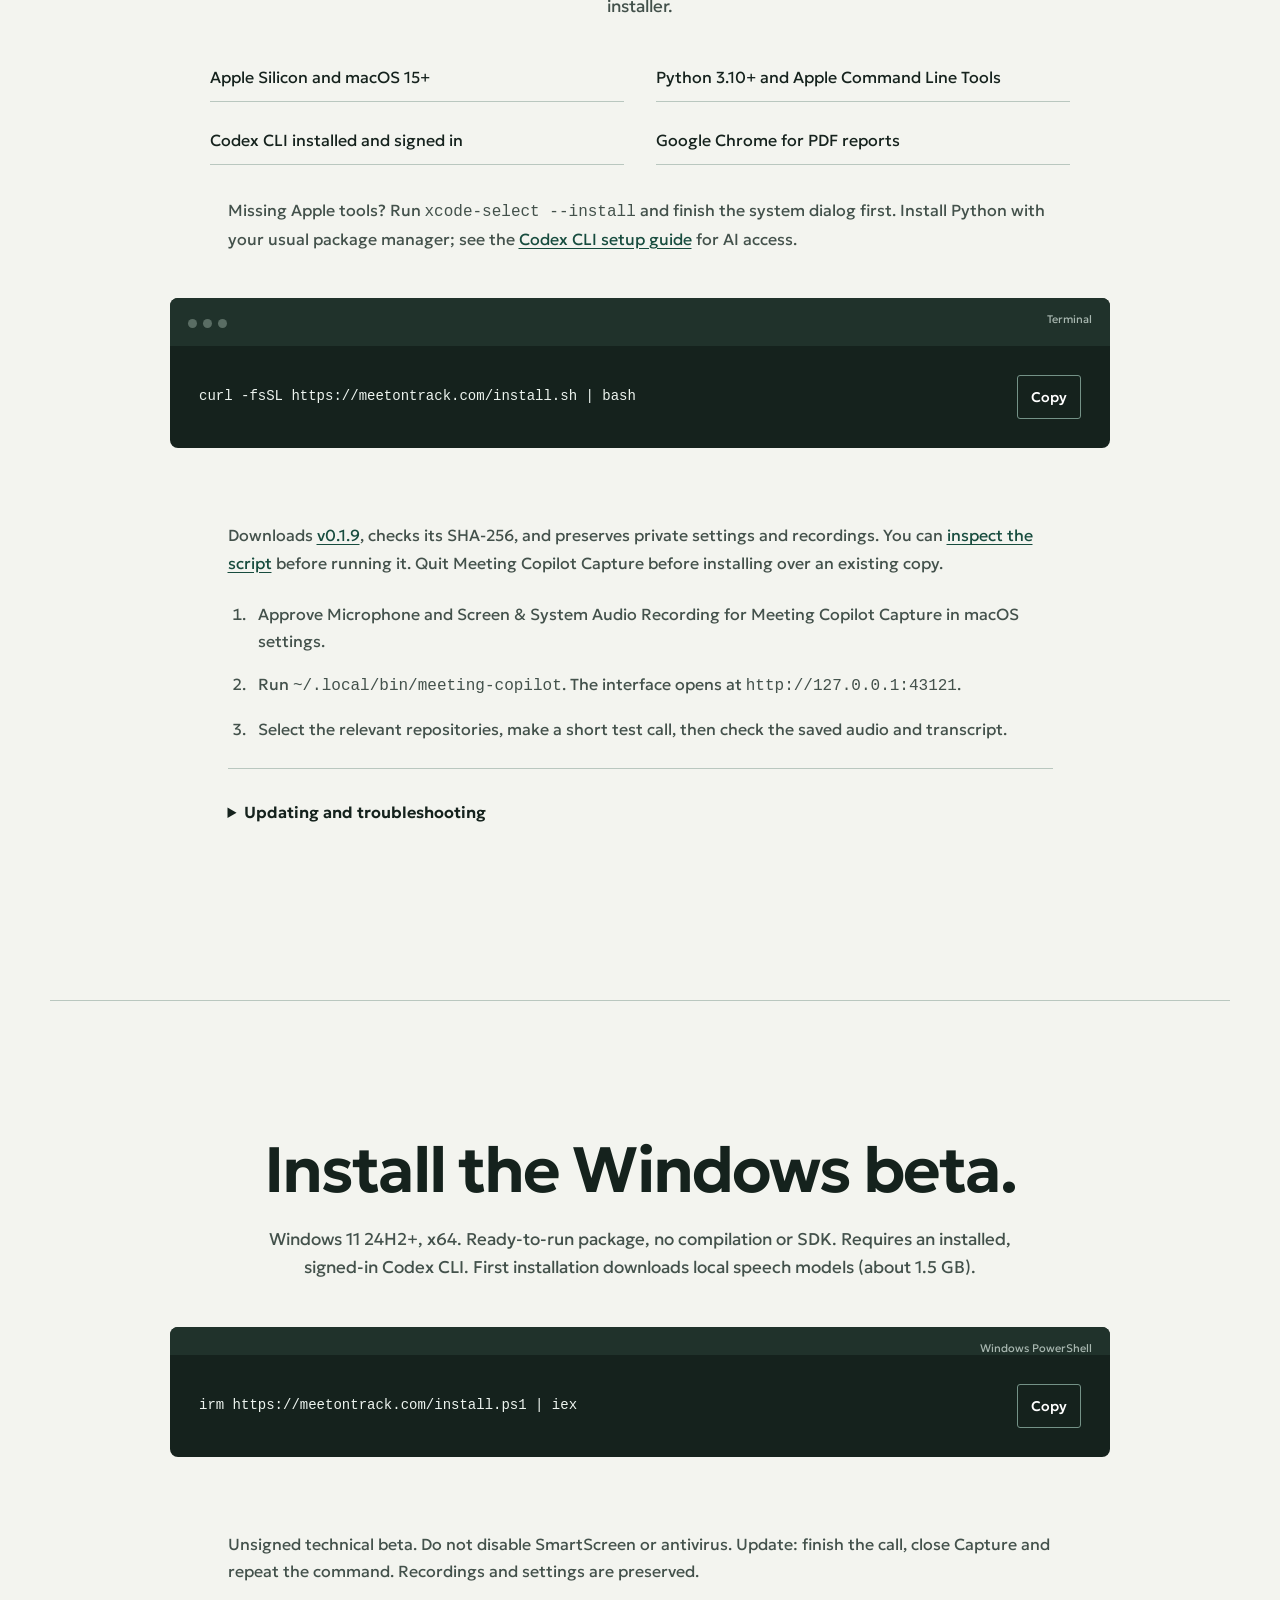
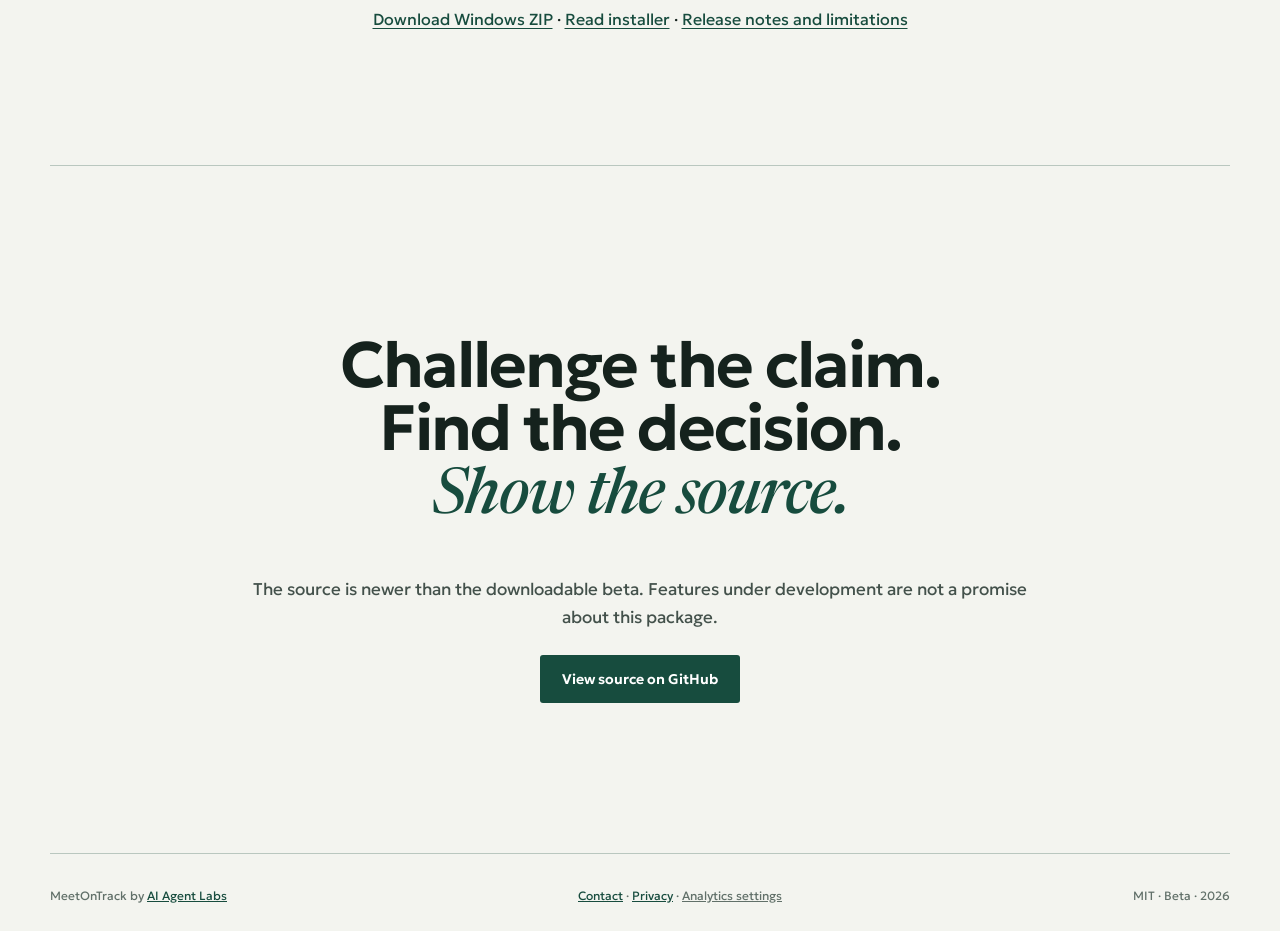
==== commit c0493bb0: "feat(site): publish sourced meeting-assistant comparisons Add a comparison hub and dedicated Granola" ====
--- a/docs/index.html
+++ b/docs/index.html
@@ -24,7 +24,7 @@
 <body>
   <header class="nav shell">
     <a class="brand" href="#top"><span class="pulse"></span><span>MeetOnTrack</span><small>AI AGENT LABS</small></a>
-    <nav aria-label="Primary"><a href="#screenshots">Screenshots</a><a href="#install-windows">Windows</a><a href="#install">macOS</a><a class="language-link" href="ru/" lang="ru">RU</a></nav>
+    <nav aria-label="Primary"><a href="/compare/">Compare</a><a href="#screenshots">Screenshots</a><a href="#install-windows">Windows</a><a href="#install">macOS</a><a class="language-link" href="ru/" lang="ru">RU</a></nav>
   </header>
 
   <main id="top">
@@ -39,6 +39,7 @@
       <figure class="product-shot" id="screenshots"><a href="/media/meetontrack-call-demo.jpg" target="_blank" rel="noopener" aria-label="Open the live meeting screenshot at full size"><img src="/media/meetontrack-call-demo.jpg" width="1460" height="1083" fetchpriority="high" alt="Real MeetOnTrack interface: a speaker-labelled transcript beside questions to ask, incoming questions and risks."></a><figcaption><strong>The conversation and its call map, together.</strong><span>Real macOS interface with demo data. Development preview; the downloadable beta may differ. Click to view full size.</span></figcaption></figure>
     </section>
 
+    <section class="comparison-teaser shell"><h2>Compare before you install.</h2><ul><li><a href="/compare/">All comparisons</a></li><li><a href="/compare/granola/">vs Granola</a></li><li><a href="/compare/fireflies/">vs Fireflies.ai</a></li><li><a href="/compare/bluedot/">vs Bluedot</a></li><li><a href="/compare/tldv/">vs tl;dv</a></li></ul></section>
     <section class="section shell screenshot-section" id="meeting-library"><div class="section-head"><h2>Past calls.<br>Only when you need them.</h2><p>Open the meeting library without losing your current call. Close it to return to the conversation.</p></div><figure class="product-shot"><a href="/media/meetontrack-library-demo.jpg" target="_blank" rel="noopener" aria-label="Open the meeting library screenshot at full size"><img src="/media/meetontrack-library-demo.jpg" width="1460" height="1083" loading="lazy" decoding="async" alt="Real MeetOnTrack meeting library opened over a live call, with searchable past meetings and a selected meeting summary."></a><figcaption><strong>Search meetings, review the summary, return to your call.</strong><span>Real macOS interface with synthetic records. Development preview, not a Windows screenshot or a promise about v0.1.9.</span></figcaption></figure></section>
 
     <section class="marquee" aria-label="Supported intelligence types"><div>FACT <span>●</span> CONTRADICTION <span>●</span> HISTORY <span>●</span> RISK <span>●</span> COMMITMENT <span>●</span> DECISION <span>●</span> ASK</div></section>
--- a/docs/styles.css
+++ b/docs/styles.css
@@ -61,3 +61,44 @@
 :target{scroll-margin-top:24px}
 @media(max-width:850px){.hero{padding-top:44px}.nav nav{gap:18px}.nav nav>a[href="#install-windows"],.nav nav>a[href="#install"]{display:inline}.brand small{display:none}.product-shot figcaption{flex-direction:column;gap:6px}.product-shot figcaption span{max-width:70ch}}
 @media(max-width:540px){.hero{padding-block:36px}.hero .lede{font-size:16px;line-height:1.55;margin-block:20px}.hero h1{font-size:42px}.platform-actions{flex-direction:column;align-items:stretch;gap:10px;margin-top:24px}.platform-actions .button{width:100%}.hero .fine{font-size:13px;margin-top:16px}.product-shot{margin-top:28px}.nav{height:70px;gap:10px}.nav nav{gap:12px}.nav nav a{font-size:12px}.brand{font-size:14px}.pulse{width:8px;height:8px}.screenshot-section{padding-block:48px}.product-shot figcaption{font-size:13px}}
+/* Comparison articles extend the established visual system, not the hero layout. */
+.comparison-main{padding-block:24px 72px}
+.breadcrumbs{display:flex;flex-wrap:wrap;gap:10px;font-size:13px;color:#43514b;line-height:1.6}
+.breadcrumbs a,.compare-page main a,.comparison-teaser a{color:var(--forest);text-underline-offset:.2em}
+.compare-page .breadcrumbs>a{display:inline}
+.comparison-intro{padding-block:44px 48px;max-width:900px}
+.comparison-intro h1{font-size:clamp(40px,5vw,68px);line-height:1.08;margin-block:0 24px}
+.comparison-intro .lede{max-width:70ch;font-size:18px}
+.comparison-meta{font-size:14px;line-height:1.6;color:#43514b}
+.comparison-intro .platform-actions{justify-content:flex-start}
+.article-jumps{display:flex;flex-wrap:wrap;gap:12px 24px;margin-top:24px;font-size:14px}
+.choice-pair{display:grid;grid-template-columns:1fr 1fr;gap:48px;padding-block:32px 48px;border-block:1px solid var(--line)}
+.compare-page h2{font-size:32px;line-height:1.18;margin:0 0 18px;letter-spacing:-.025em}
+.compare-page h3{font-size:21px;line-height:1.4;margin:32px 0 12px}
+.choice-pair p,.comparison-method p,.criteria-section>p,.comparison-sources>p{font-size:16px;line-height:1.7;max-width:75ch;color:#43514b}
+.criteria-section{padding-top:56px}
+.comparison-table{width:100%;table-layout:fixed;border-collapse:collapse;margin-top:24px;font-size:15px;line-height:1.65}
+.comparison-table caption{text-align:left;padding-bottom:20px;color:#43514b;font-size:14px}
+.comparison-table th,.comparison-table td{text-align:left;vertical-align:top;padding:22px 20px;border-bottom:1px solid var(--line);overflow-wrap:anywhere}
+.comparison-table thead th{position:sticky;top:0;z-index:1;background:var(--forest);color:white;font-weight:500}
+.comparison-table thead th:first-child{width:22%}
+.comparison-table tbody th{font-weight:500}
+.comparison-table td p{margin:0}
+.comparison-table #open-source{background:var(--mint)}
+.column-label{display:none}
+.cell-sources{display:flex;flex-wrap:wrap;gap:6px 12px;margin-top:14px;font-size:12px;line-height:1.5}
+.source-ref{color:var(--forest);text-underline-offset:.2em}
+.comparison-method,.comparison-sources,.comparison-related{padding-top:56px}
+.comparison-sources ol{padding-left:24px;line-height:1.7;font-size:14px}
+.comparison-sources li{padding-block:8px;overflow-wrap:anywhere}
+.comparison-links{list-style:none;padding:0;margin:0}
+.comparison-links li{border-top:1px solid var(--line)}
+.comparison-links a{display:grid;grid-template-columns:1fr 1.2fr;gap:24px;padding:24px 0;text-decoration:none}
+.comparison-links a:hover strong{text-decoration:underline;text-underline-offset:.2em}
+.comparison-links strong{font-size:23px;font-weight:500;line-height:1.35}
+.comparison-links span{font-size:16px;line-height:1.65;color:#43514b}
+.criteria-list{columns:2;padding-left:20px;line-height:1.8;color:#43514b}
+.comparison-teaser{padding-block:32px;border-block:1px solid var(--line)}
+.comparison-teaser h2{font-size:28px;margin:0 0 18px;line-height:1.2}
+.comparison-teaser ul{display:flex;flex-wrap:wrap;gap:16px 32px;list-style:none;padding:0;margin:0;font-size:15px;line-height:1.6}
+@media(max-width:740px){.choice-pair{grid-template-columns:1fr;gap:28px}.comparison-intro{padding-block:32px}.comparison-links a{grid-template-columns:1fr;gap:8px}.comparison-table thead{position:absolute;width:1px;height:1px;margin:-1px;overflow:hidden;clip-path:inset(50%)}.comparison-table,.comparison-table tbody{display:block}.comparison-table tr{display:block;padding:22px 0;border-bottom:1px solid var(--line)}.comparison-table th,.comparison-table td{display:block;width:auto;padding:8px 16px;border:0}.comparison-table tbody th{font-size:19px}.column-label{display:block;font-size:13px;color:var(--forest);font-weight:600;margin-bottom:8px}.comparison-table #open-source{padding-block:22px}.comparison-table{font-size:15px}.comparison-table .cell-sources{margin-top:8px}.compare-page h2{font-size:28px}.comparison-method,.comparison-sources,.comparison-related{padding-top:40px}.criteria-list{columns:1}.compare-page .nav nav>a{display:inline}.compare-page .nav nav>a[href="/"]{display:none}}
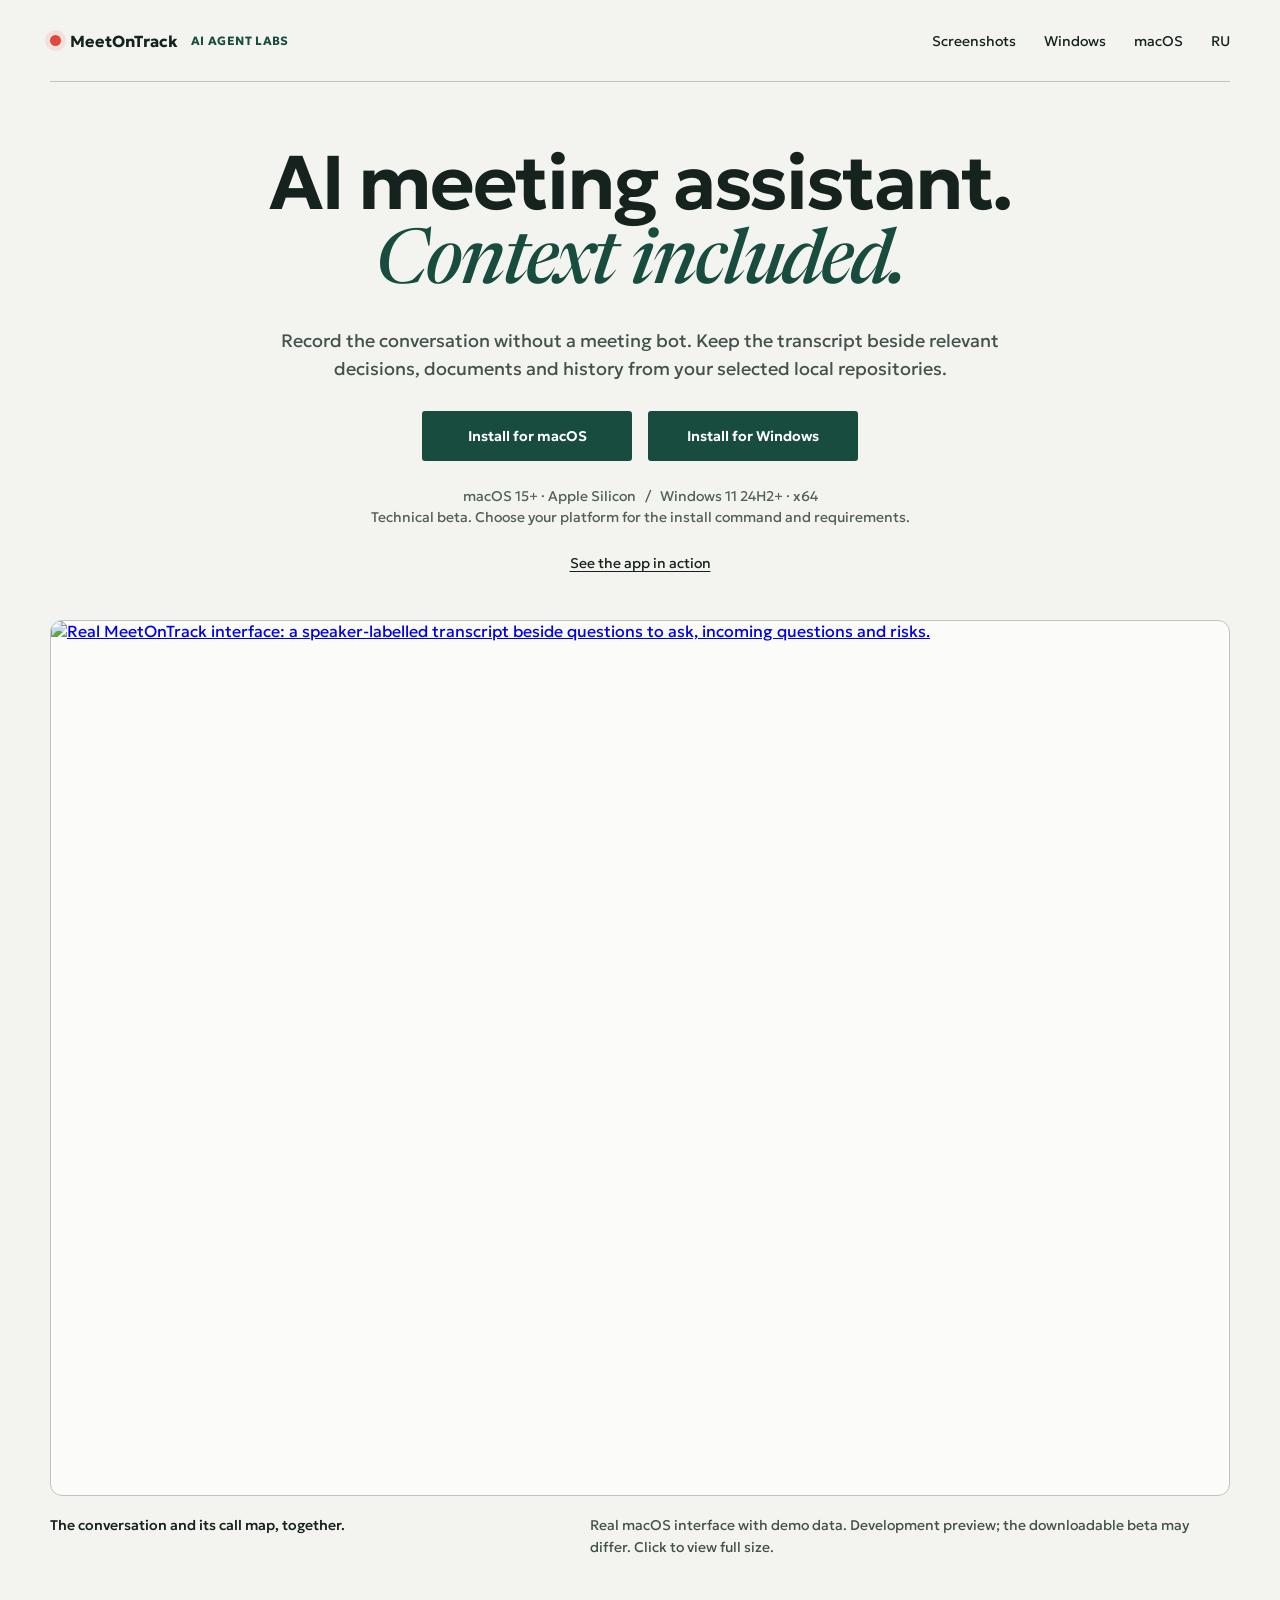
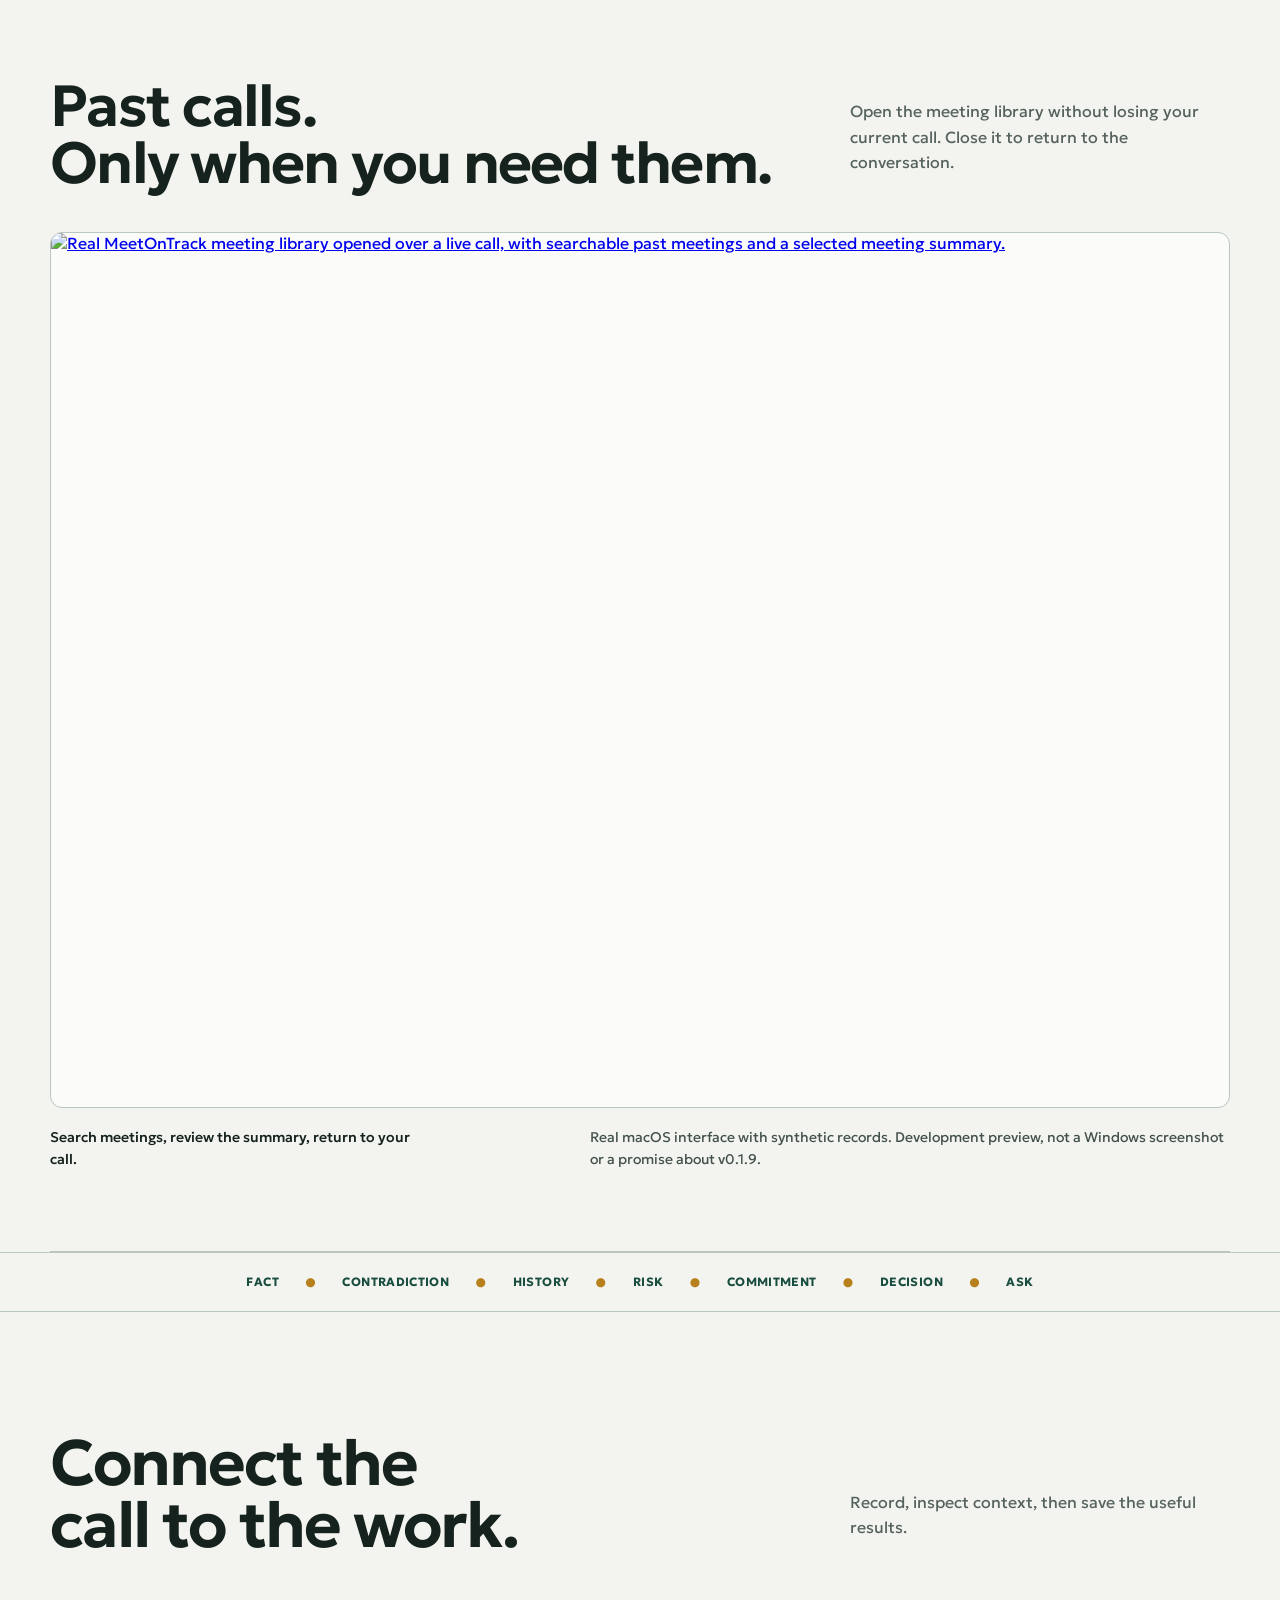
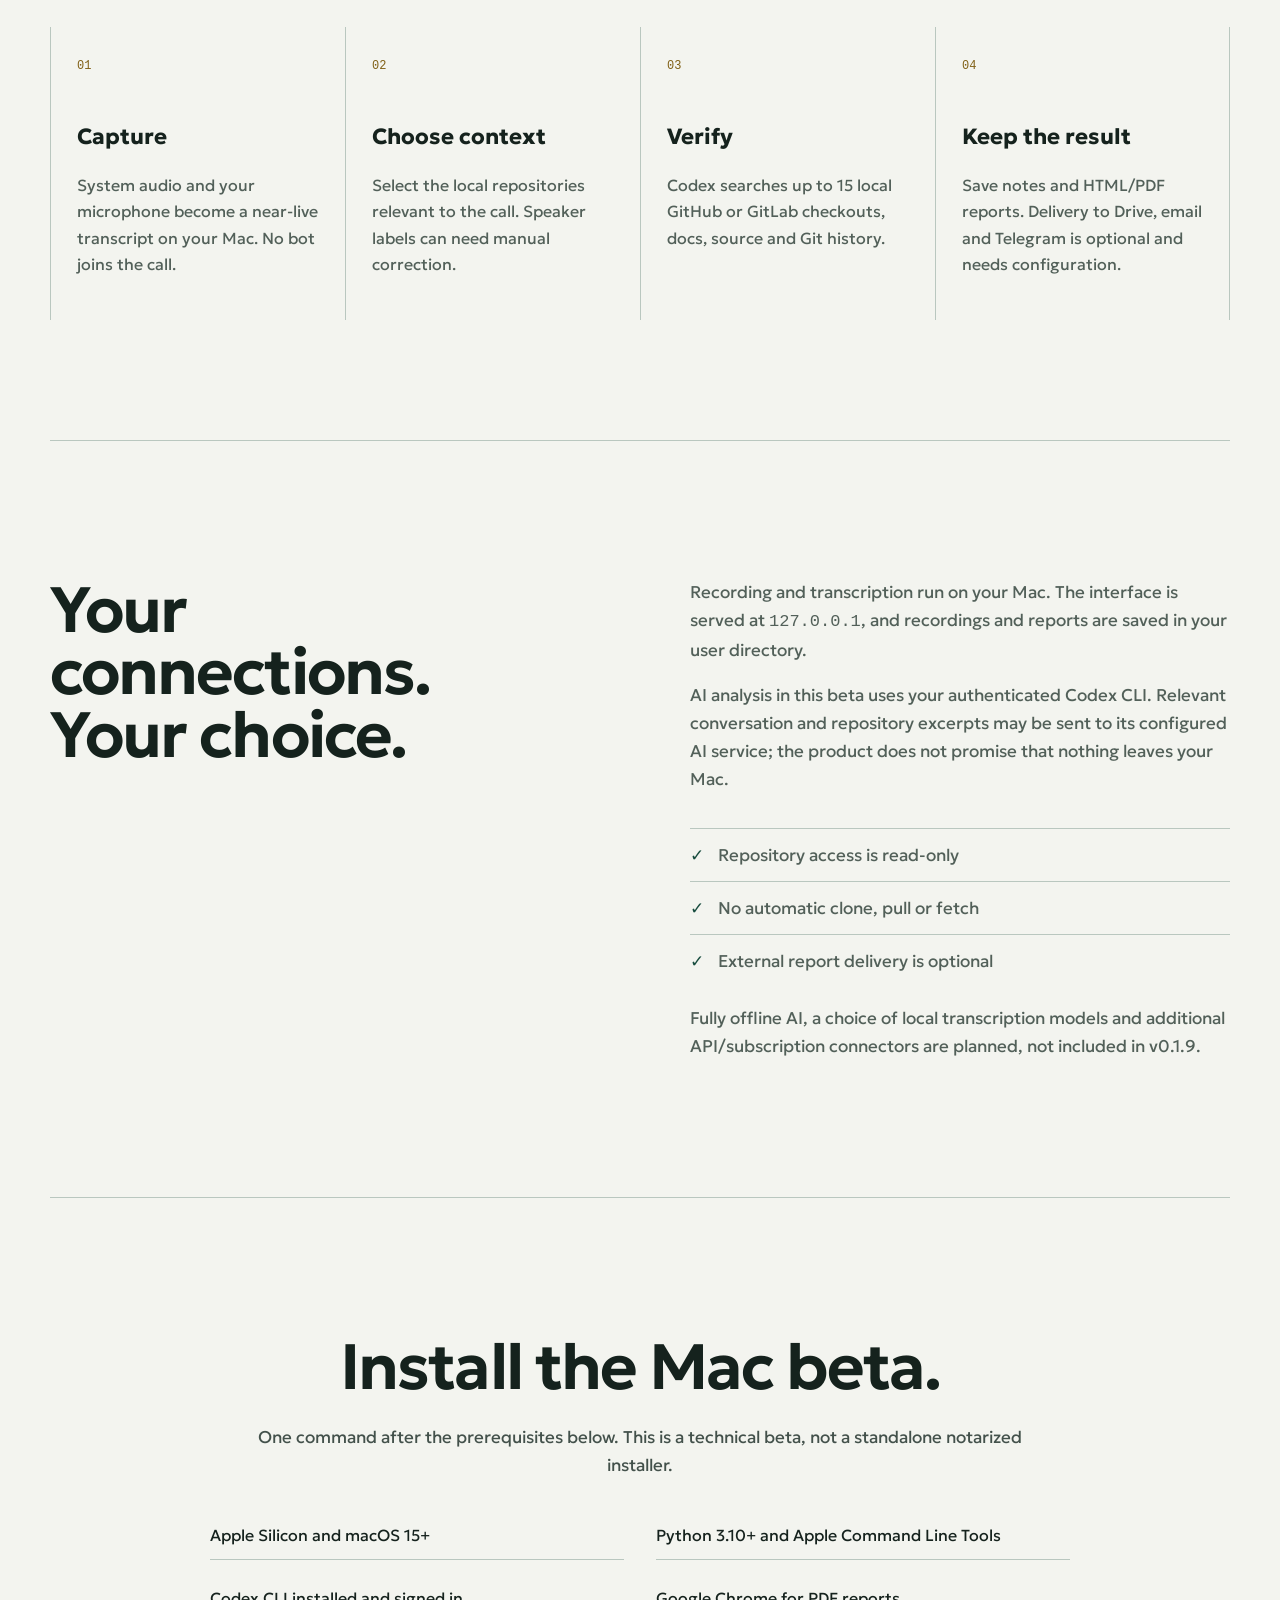
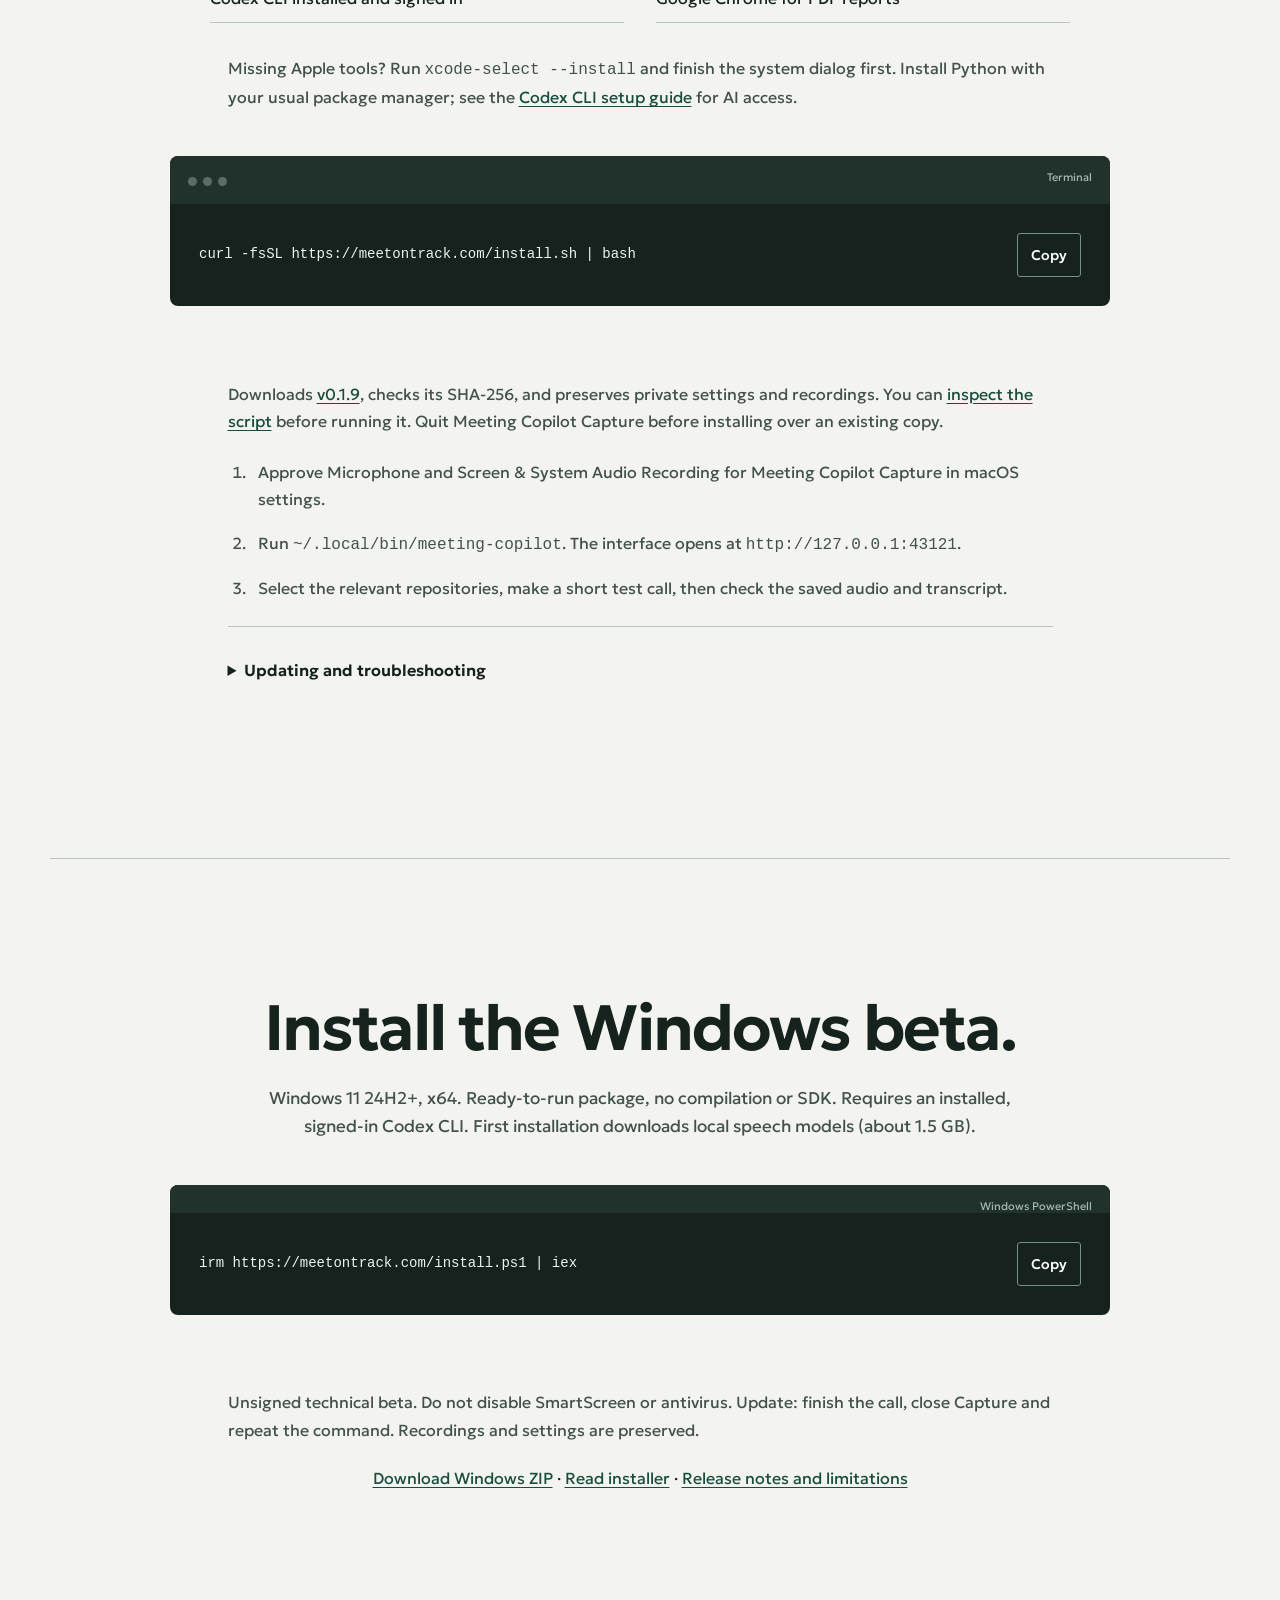
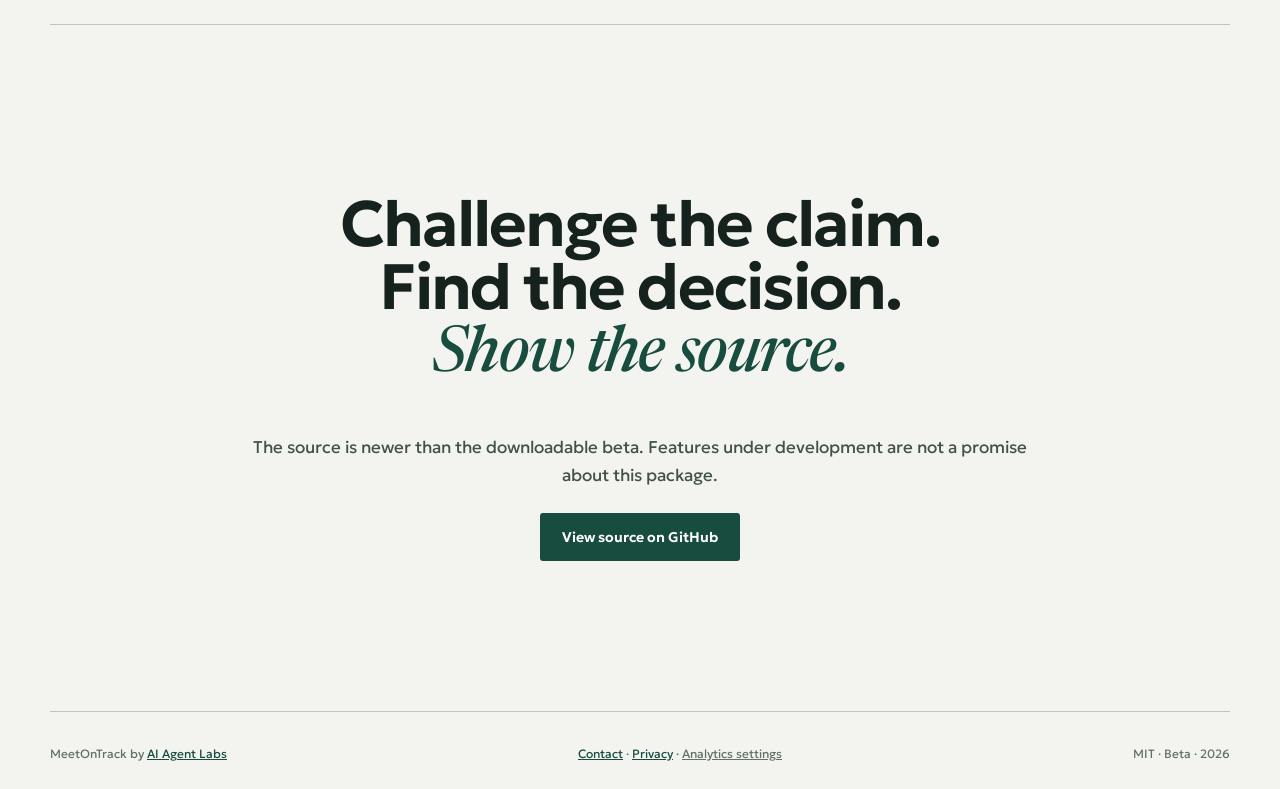
==== commit 210165fd: "feat(site): add comparison verdicts and logos without navigation links" ====
--- a/docs/index.html
+++ b/docs/index.html
@@ -24,7 +24,7 @@
 <body>
   <header class="nav shell">
     <a class="brand" href="#top"><span class="pulse"></span><span>MeetOnTrack</span><small>AI AGENT LABS</small></a>
-    <nav aria-label="Primary"><a href="/compare/">Compare</a><a href="#screenshots">Screenshots</a><a href="#install-windows">Windows</a><a href="#install">macOS</a><a class="language-link" href="ru/" lang="ru">RU</a></nav>
+    <nav aria-label="Primary"><a href="#screenshots">Screenshots</a><a href="#install-windows">Windows</a><a href="#install">macOS</a><a class="language-link" href="ru/" lang="ru">RU</a></nav>
   </header>
 
   <main id="top">
@@ -39,7 +39,6 @@
       <figure class="product-shot" id="screenshots"><a href="/media/meetontrack-call-demo.jpg" target="_blank" rel="noopener" aria-label="Open the live meeting screenshot at full size"><img src="/media/meetontrack-call-demo.jpg" width="1460" height="1083" fetchpriority="high" alt="Real MeetOnTrack interface: a speaker-labelled transcript beside questions to ask, incoming questions and risks."></a><figcaption><strong>The conversation and its call map, together.</strong><span>Real macOS interface with demo data. Development preview; the downloadable beta may differ. Click to view full size.</span></figcaption></figure>
     </section>
 
-    <section class="comparison-teaser shell"><h2>Compare before you install.</h2><ul><li><a href="/compare/">All comparisons</a></li><li><a href="/compare/granola/">vs Granola</a></li><li><a href="/compare/fireflies/">vs Fireflies.ai</a></li><li><a href="/compare/bluedot/">vs Bluedot</a></li><li><a href="/compare/tldv/">vs tl;dv</a></li></ul></section>
     <section class="section shell screenshot-section" id="meeting-library"><div class="section-head"><h2>Past calls.<br>Only when you need them.</h2><p>Open the meeting library without losing your current call. Close it to return to the conversation.</p></div><figure class="product-shot"><a href="/media/meetontrack-library-demo.jpg" target="_blank" rel="noopener" aria-label="Open the meeting library screenshot at full size"><img src="/media/meetontrack-library-demo.jpg" width="1460" height="1083" loading="lazy" decoding="async" alt="Real MeetOnTrack meeting library opened over a live call, with searchable past meetings and a selected meeting summary."></a><figcaption><strong>Search meetings, review the summary, return to your call.</strong><span>Real macOS interface with synthetic records. Development preview, not a Windows screenshot or a promise about v0.1.9.</span></figcaption></figure></section>
 
     <section class="marquee" aria-label="Supported intelligence types"><div>FACT <span>●</span> CONTRADICTION <span>●</span> HISTORY <span>●</span> RISK <span>●</span> COMMITMENT <span>●</span> DECISION <span>●</span> ASK</div></section>
--- a/docs/styles.css
+++ b/docs/styles.css
@@ -84,6 +84,27 @@
 .comparison-table thead th:first-child{width:22%}
 .comparison-table tbody th{font-weight:500}
 .comparison-table td p{margin:0}
+.compare-page .product-logo{width:32px;height:32px;object-fit:contain;vertical-align:middle;flex-shrink:0}
+.compare-page h1 .product-logo{width:44px;height:44px}
+.comparison-table thead .product-logo{background:#fff;border-radius:6px;padding:3px;margin-right:8px}
+.comparison-mark{display:inline-flex;align-items:center;gap:8px;font-size:13px;font-weight:600;line-height:1.5}
+.comparison-mark svg{flex-shrink:0}
+.mark-yes{color:#174c3e}
+.mark-no{color:#962f2f}
+.mark-partial{color:#755017}
+.mark-unknown,.mark-different{color:#43514b}
+.comparison-legend{display:flex;flex-wrap:wrap;gap:12px 24px;margin-top:24px}
+.comparison-key-note{font-size:14px;line-height:1.65;color:#43514b;max-width:75ch}
+.comparison-table td p.comparison-short{margin:9px 0 0;font-weight:500}
+.comparison-detail{margin-top:12px}
+.comparison-detail summary{cursor:pointer;min-height:44px;padding:10px 0;color:var(--forest);font-size:13px;text-decoration:underline;text-underline-offset:3px}
+.comparison-detail summary:hover{color:var(--ink)}
+.comparison-detail summary:focus-visible{outline:2px solid var(--forest);outline-offset:4px}
+.comparison-detail>div{padding-top:10px;font-size:14px}
+.comparison-directory{list-style:none;padding:0;border-top:1px solid var(--line)}
+.comparison-directory li{display:grid;grid-template-columns:1fr 1fr;gap:24px;padding:24px 0;border-bottom:1px solid var(--line)}
+.comparison-directory strong{display:flex;align-items:center;gap:12px}
+@media(max-width:740px){.comparison-directory li{grid-template-columns:1fr;gap:12px}.comparison-legend{gap:12px 18px}.compare-page h1 .product-logo{width:32px;height:32px}.comparison-table .product-logo{width:24px;height:24px}.comparison-table caption{display:block;width:100%}}
 .comparison-table #open-source{background:var(--mint)}
 .column-label{display:none}
 .cell-sources{display:flex;flex-wrap:wrap;gap:6px 12px;margin-top:14px;font-size:12px;line-height:1.5}
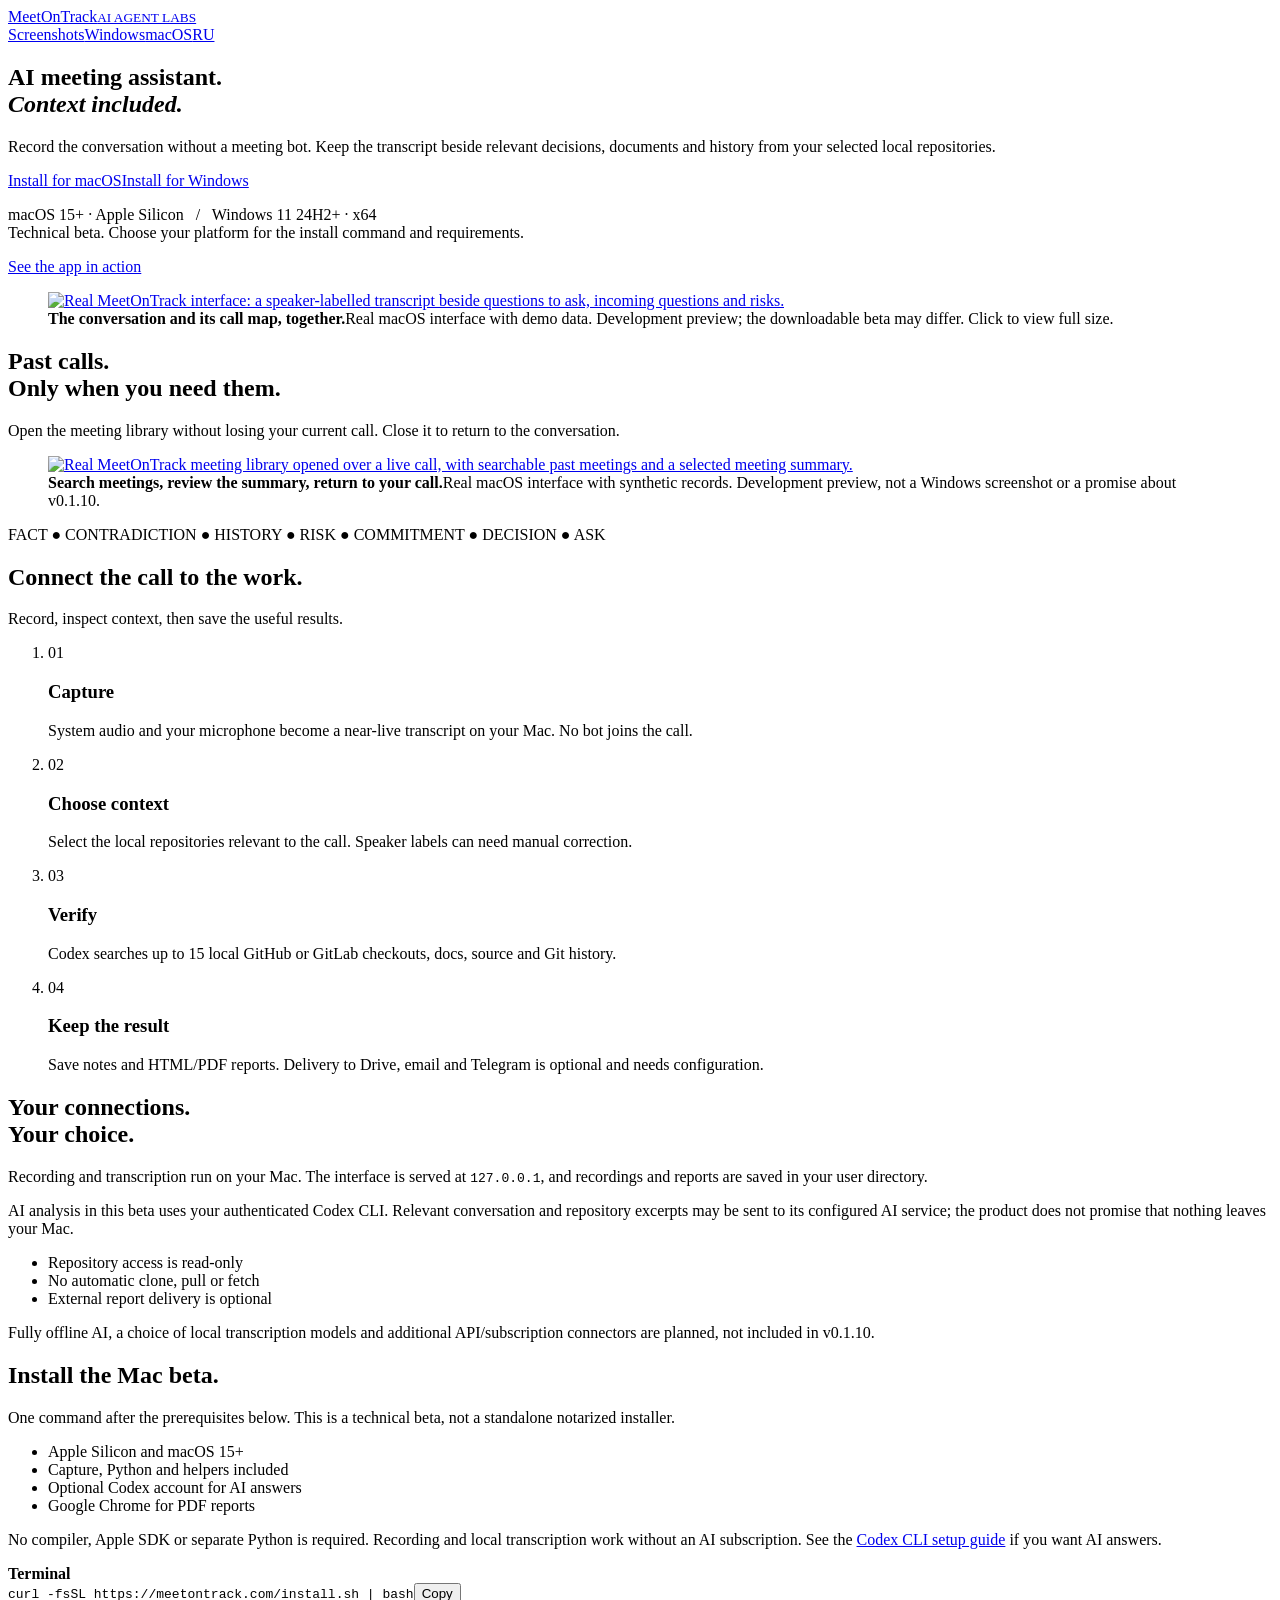
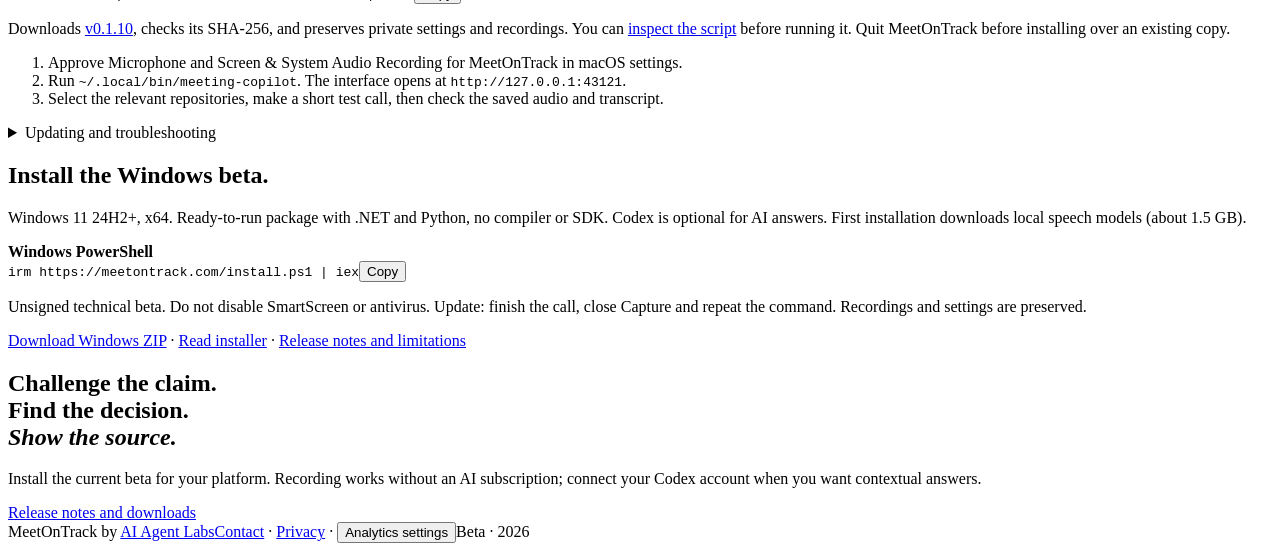
==== commit e58be700: "Separate website ownership and publish verified MeetOnTrack 0.1.10 installers" ====
--- a/docs/index.html
+++ b/docs/index.html
@@ -39,7 +39,7 @@
       <figure class="product-shot" id="screenshots"><a href="/media/meetontrack-call-demo.jpg" target="_blank" rel="noopener" aria-label="Open the live meeting screenshot at full size"><img src="/media/meetontrack-call-demo.jpg" width="1460" height="1083" fetchpriority="high" alt="Real MeetOnTrack interface: a speaker-labelled transcript beside questions to ask, incoming questions and risks."></a><figcaption><strong>The conversation and its call map, together.</strong><span>Real macOS interface with demo data. Development preview; the downloadable beta may differ. Click to view full size.</span></figcaption></figure>
     </section>
 
-    <section class="section shell screenshot-section" id="meeting-library"><div class="section-head"><h2>Past calls.<br>Only when you need them.</h2><p>Open the meeting library without losing your current call. Close it to return to the conversation.</p></div><figure class="product-shot"><a href="/media/meetontrack-library-demo.jpg" target="_blank" rel="noopener" aria-label="Open the meeting library screenshot at full size"><img src="/media/meetontrack-library-demo.jpg" width="1460" height="1083" loading="lazy" decoding="async" alt="Real MeetOnTrack meeting library opened over a live call, with searchable past meetings and a selected meeting summary."></a><figcaption><strong>Search meetings, review the summary, return to your call.</strong><span>Real macOS interface with synthetic records. Development preview, not a Windows screenshot or a promise about v0.1.9.</span></figcaption></figure></section>
+    <section class="section shell screenshot-section" id="meeting-library"><div class="section-head"><h2>Past calls.<br>Only when you need them.</h2><p>Open the meeting library without losing your current call. Close it to return to the conversation.</p></div><figure class="product-shot"><a href="/media/meetontrack-library-demo.jpg" target="_blank" rel="noopener" aria-label="Open the meeting library screenshot at full size"><img src="/media/meetontrack-library-demo.jpg" width="1460" height="1083" loading="lazy" decoding="async" alt="Real MeetOnTrack meeting library opened over a live call, with searchable past meetings and a selected meeting summary."></a><figcaption><strong>Search meetings, review the summary, return to your call.</strong><span>Real macOS interface with synthetic records. Development preview, not a Windows screenshot or a promise about v0.1.10.</span></figcaption></figure></section>
 
     <section class="marquee" aria-label="Supported intelligence types"><div>FACT <span>●</span> CONTRADICTION <span>●</span> HISTORY <span>●</span> RISK <span>●</span> COMMITMENT <span>●</span> DECISION <span>●</span> ASK</div></section>
 
@@ -55,33 +55,33 @@
 
     <section class="section split shell" id="privacy">
       <div><h2>Your connections.<br>Your choice.</h2></div>
-      <div class="privacy-copy"><p>Recording and transcription run on your Mac. The interface is served at <code>127.0.0.1</code>, and recordings and reports are saved in your user directory.</p><p>AI analysis in this beta uses your authenticated Codex CLI. Relevant conversation and repository excerpts may be sent to its configured AI service; the product does not promise that nothing leaves your Mac.</p><ul><li>Repository access is read-only</li><li>No automatic clone, pull or fetch</li><li>External report delivery is optional</li></ul><p>Fully offline AI, a choice of local transcription models and additional API/subscription connectors are planned, not included in v0.1.9.</p></div>
+      <div class="privacy-copy"><p>Recording and transcription run on your Mac. The interface is served at <code>127.0.0.1</code>, and recordings and reports are saved in your user directory.</p><p>AI analysis in this beta uses your authenticated Codex CLI. Relevant conversation and repository excerpts may be sent to its configured AI service; the product does not promise that nothing leaves your Mac.</p><ul><li>Repository access is read-only</li><li>No automatic clone, pull or fetch</li><li>External report delivery is optional</li></ul><p>Fully offline AI, a choice of local transcription models and additional API/subscription connectors are planned, not included in v0.1.10.</p></div>
     </section>
 
     <section class="section shell install" id="install">
       <h2>Install the Mac beta.</h2>
       <p class="install-lede">One command after the prerequisites below. This is a technical beta, not a standalone notarized installer.</p>
-      <ul class="requirements"><li>Apple Silicon and macOS 15+</li><li>Python 3.10+ and Apple Command Line Tools</li><li>Codex CLI installed and signed in</li><li>Google Chrome for PDF reports</li></ul>
-      <p class="install-note">Missing Apple tools? Run <code>xcode-select --install</code> and finish the system dialog first. Install Python with your usual package manager; see the <a href="https://developers.openai.com/codex/cli">Codex CLI setup guide</a> for AI access.</p>
+      <ul class="requirements"><li>Apple Silicon and macOS 15+</li><li>Capture, Python and helpers included</li><li>Optional Codex account for AI answers</li><li>Google Chrome for PDF reports</li></ul>
+      <p class="install-note">No compiler, Apple SDK or separate Python is required. Recording and local transcription work without an AI subscription. See the <a href="https://developers.openai.com/codex/cli">Codex CLI setup guide</a> if you want AI answers.</p>
       <div class="terminal"><div class="terminal-top"><span></span><span></span><span></span><b>Terminal</b></div><div class="command"><code id="install-command">curl -fsSL https://meetontrack.com/install.sh | bash</code><button type="button" data-copy="install-command">Copy</button></div></div>
       <p class="copy-status" role="status" aria-live="polite"></p>
-      <p class="install-note">Downloads <a href="https://github.com/AIAgentLbs/meeting-copilot/releases/tag/v0.1.9">v0.1.9</a>, checks its SHA-256, and preserves private settings and recordings. You can <a href="install.sh">inspect the script</a> before running it. Quit Meeting Copilot Capture before installing over an existing copy.</p>
-      <ol class="setup-steps"><li>Approve Microphone and Screen &amp; System Audio Recording for Meeting Copilot Capture in macOS settings.</li><li>Run <code>~/.local/bin/meeting-copilot</code>. The interface opens at <code>http://127.0.0.1:43121</code>.</li><li>Select the relevant repositories, make a short test call, then check the saved audio and transcript.</li></ol>
-      <details class="install-help"><summary>Updating and troubleshooting</summary><p>Automatic in-app updates are not enabled in this beta. The command installs the version explicitly pinned in the script. After a newer tested release is published and the script is updated, finish your call, quit Capture and run the same command.</p><p>If a prerequisite, download, checksum or helper compilation fails, the installer stops before replacing your current app. Existing app and web files are backed up during a reinstall. Recordings and delivery settings are not deleted.</p><p>If macOS blocks launch, review the downloaded app in Privacy &amp; Security. Do not disable Gatekeeper globally. For audio permission problems, check the exact installed app, quit it and reopen it.</p><p><a href="https://github.com/AIAgentLbs/meeting-copilot/blob/main/INSTALL.md">Full installation instructions</a> · <a href="https://github.com/AIAgentLbs/meeting-copilot/issues">Report a problem</a></p></details>
+      <p class="install-note">Downloads <a href="https://github.com/AIAgentLbs/meeting-copilot/releases/tag/v0.1.10">v0.1.10</a>, checks its SHA-256, and preserves private settings and recordings. You can <a href="install.sh">inspect the script</a> before running it. Quit MeetOnTrack before installing over an existing copy.</p>
+      <ol class="setup-steps"><li>Approve Microphone and Screen &amp; System Audio Recording for MeetOnTrack in macOS settings.</li><li>Run <code>~/.local/bin/meeting-copilot</code>. The interface opens at <code>http://127.0.0.1:43121</code>.</li><li>Select the relevant repositories, make a short test call, then check the saved audio and transcript.</li></ol>
+      <details class="install-help"><summary>Updating and troubleshooting</summary><p>The app checks for new versions and shows release notes and a copyable update command in Settings. Finish your call, quit Capture and run that command to update. Automatic installation is deferred.</p><p>A failed download or checksum check stops before replacement. The installer keeps backups and preserves recordings, model data and settings.</p><p>If macOS blocks launch, review the downloaded app in Privacy &amp; Security. Keep Gatekeeper enabled. For audio permission problems, check the exact installed app, quit it and reopen it.</p><p><a href="https://github.com/AIAgentLbs/meeting-copilot/blob/main/INSTALL.md">Full installation instructions</a> · <a href="https://github.com/AIAgentLbs/meeting-copilot/issues">Report a problem</a></p></details>
     </section>
 
     <section class="section shell install" id="install-windows">
       <h2>Install the Windows beta.</h2>
-      <p class="install-lede">Windows 11 24H2+, x64. Ready-to-run package, no compilation or SDK. Requires an installed, signed-in Codex CLI. First installation downloads local speech models (about 1.5 GB).</p>
+      <p class="install-lede">Windows 11 24H2+, x64. Ready-to-run package with .NET and Python, no compiler or SDK. Codex is optional for AI answers. First installation downloads local speech models (about 1.5 GB).</p>
       <div class="terminal"><div class="terminal-top"><b>Windows PowerShell</b></div><div class="command"><code id="windows-install-command">irm https://meetontrack.com/install.ps1 | iex</code><button type="button" data-copy="windows-install-command">Copy</button></div></div>
       <p class="copy-status" role="status" aria-live="polite"></p>
       <p class="install-note">Unsigned technical beta. Do not disable SmartScreen or antivirus. Update: finish the call, close Capture and repeat the command. Recordings and settings are preserved.</p>
-      <p><a href="https://github.com/AIAgentLbs/meeting-copilot/releases/download/windows-v0.1.4/meeting-copilot-windows-v0.1.4-x64.zip">Download Windows ZIP</a> · <a href="install.ps1">Read installer</a> · <a href="https://github.com/AIAgentLbs/meeting-copilot/releases/tag/windows-v0.1.4">Release notes and limitations</a></p>
+      <p><a href="https://github.com/AIAgentLbs/meeting-copilot/releases/download/windows-v0.1.10/meeting-copilot-windows-v0.1.10-x64.zip">Download Windows ZIP</a> · <a href="install.ps1">Read installer</a> · <a href="https://github.com/AIAgentLbs/meeting-copilot/releases/tag/windows-v0.1.10">Release notes and limitations</a></p>
     </section>
-<section class="section shell final"><h2>Challenge the claim.<br>Find the decision.<br><em>Show the source.</em></h2><p class="install-lede">The source is newer than the downloadable beta. Features under development are not a promise about this package.</p><a class="button" href="https://github.com/AIAgentLbs/meeting-copilot">View source on GitHub</a></section>
+<section class="section shell final"><h2>Challenge the claim.<br>Find the decision.<br><em>Show the source.</em></h2><p class="install-lede">Install the current beta for your platform. Recording works without an AI subscription; connect your Codex account when you want contextual answers.</p><a class="button" href="https://github.com/AIAgentLbs/meeting-copilot/releases">Release notes and downloads</a></section>
   </main>
 
-  <footer class="shell"><span>MeetOnTrack by <a href="https://aiagentlbs.com">AI Agent Labs</a></span><span><a href="mailto:contacts@meetontrack.com">Contact</a> · <a href="/privacy.html">Privacy</a> · <button type="button" class="analytics-settings" data-analytics-settings>Analytics settings</button></span><span>MIT · Beta · 2026</span></footer>
+  <footer class="shell"><span>MeetOnTrack by <a href="https://aiagentlbs.com">AI Agent Labs</a></span><span><a href="mailto:contacts@meetontrack.com">Contact</a> · <a href="/privacy.html">Privacy</a> · <button type="button" class="analytics-settings" data-analytics-settings>Analytics settings</button></span><span>Beta · 2026</span></footer>
   <script src="site.js"></script>
   <script defer src="/analytics.js"></script>
 </body>
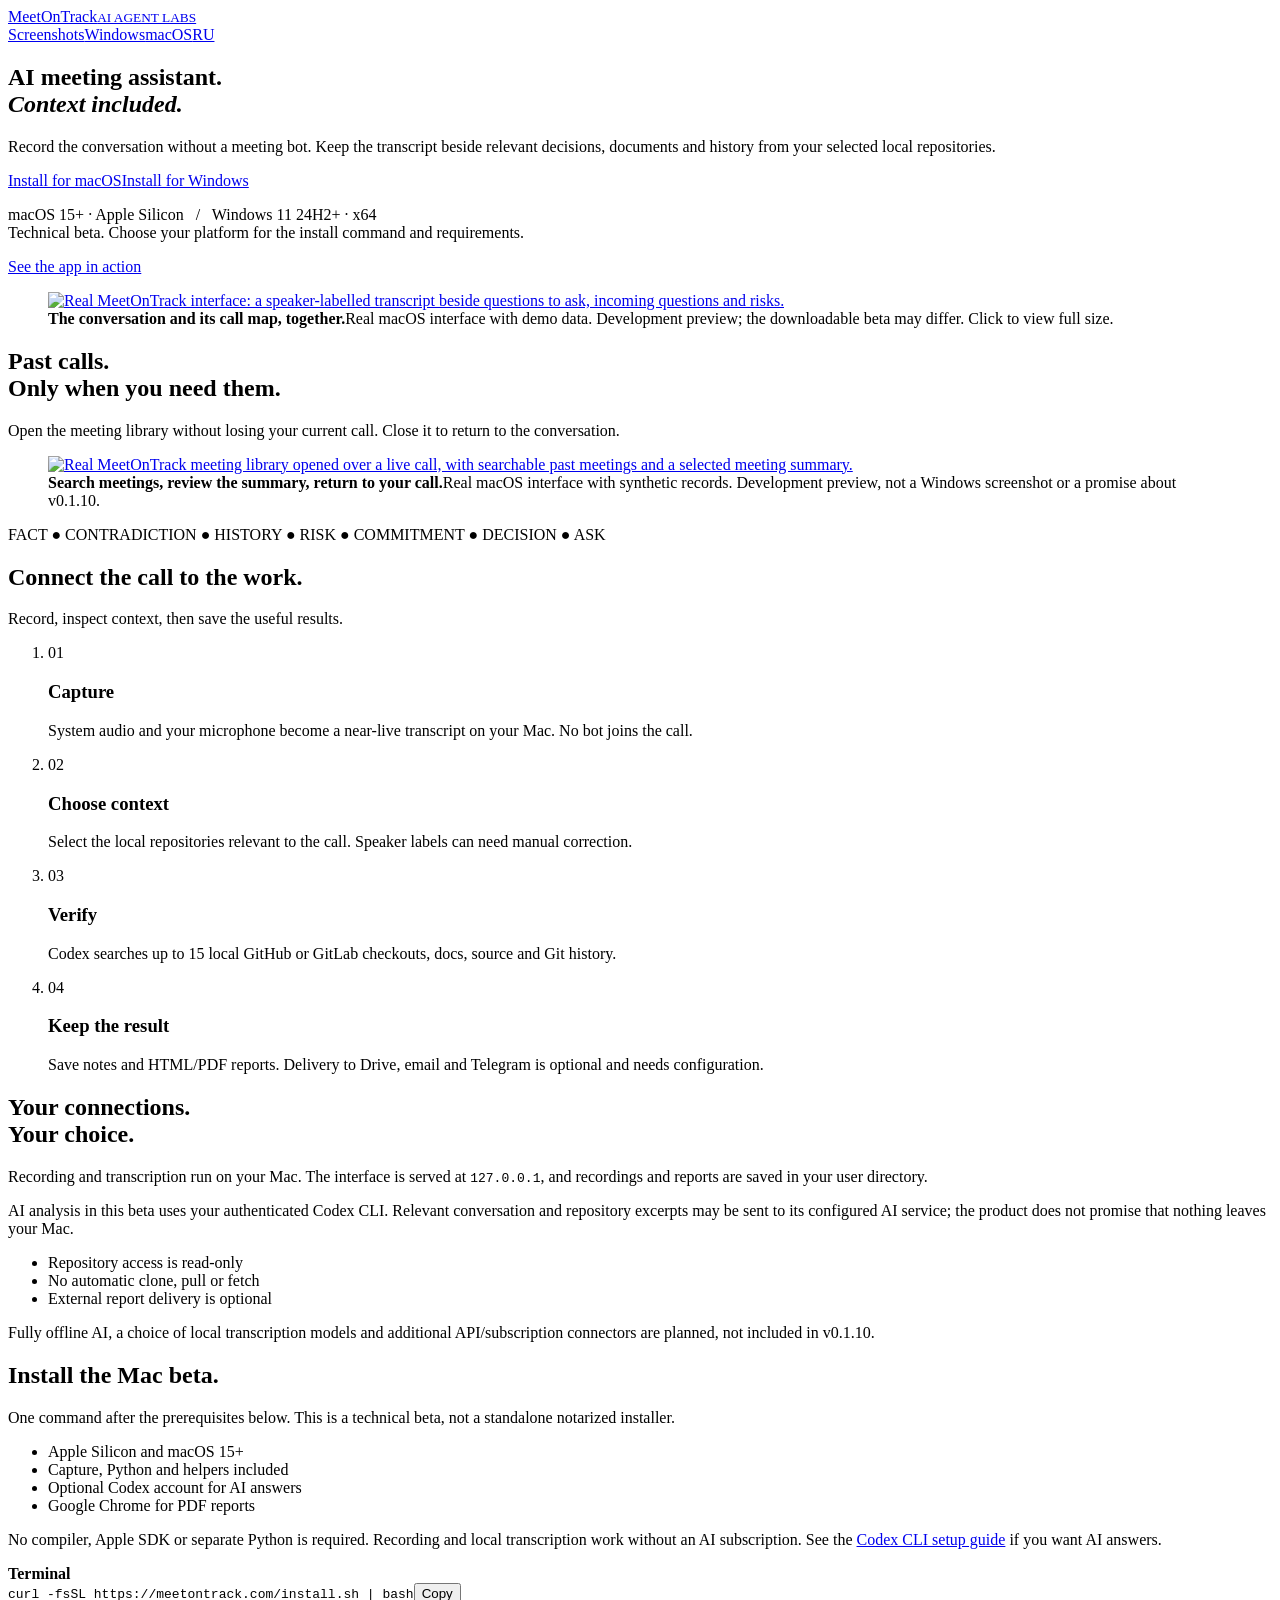
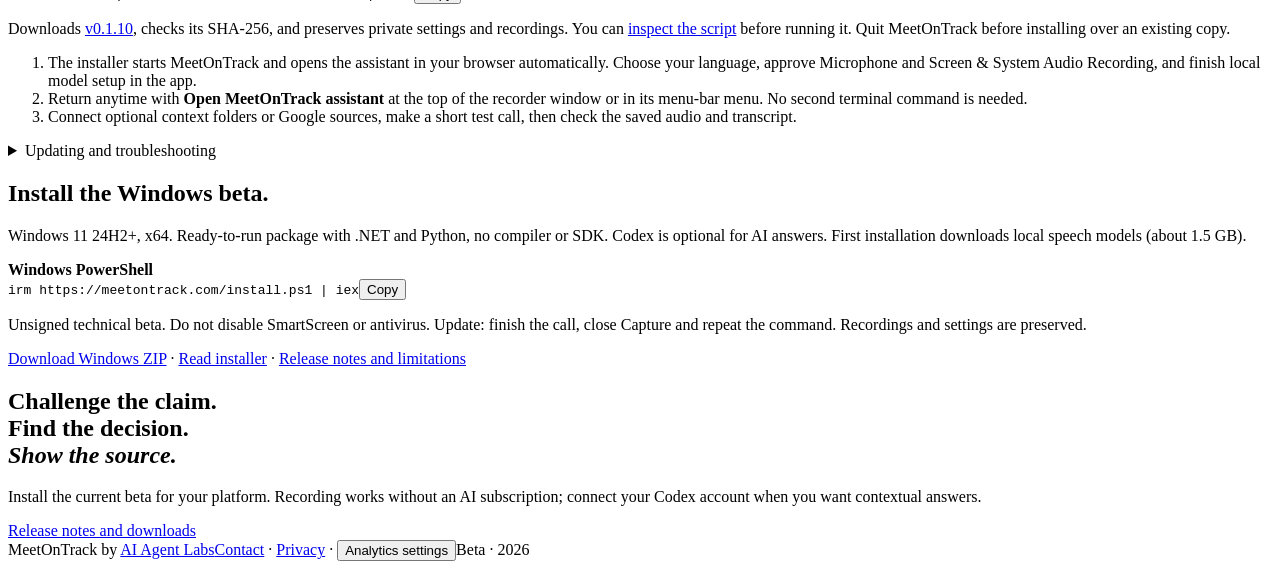
==== commit 065376da: "Publish automatic assistant launch and remove the second command" ====
--- a/docs/index.html
+++ b/docs/index.html
@@ -66,7 +66,7 @@
       <div class="terminal"><div class="terminal-top"><span></span><span></span><span></span><b>Terminal</b></div><div class="command"><code id="install-command">curl -fsSL https://meetontrack.com/install.sh | bash</code><button type="button" data-copy="install-command">Copy</button></div></div>
       <p class="copy-status" role="status" aria-live="polite"></p>
       <p class="install-note">Downloads <a href="https://github.com/AIAgentLbs/meeting-copilot/releases/tag/v0.1.10">v0.1.10</a>, checks its SHA-256, and preserves private settings and recordings. You can <a href="install.sh">inspect the script</a> before running it. Quit MeetOnTrack before installing over an existing copy.</p>
-      <ol class="setup-steps"><li>Approve Microphone and Screen &amp; System Audio Recording for MeetOnTrack in macOS settings.</li><li>Run <code>~/.local/bin/meeting-copilot</code>. The interface opens at <code>http://127.0.0.1:43121</code>.</li><li>Select the relevant repositories, make a short test call, then check the saved audio and transcript.</li></ol>
+      <ol class="setup-steps"><li>The installer starts MeetOnTrack and opens the assistant in your browser automatically. Choose your language, approve Microphone and Screen &amp; System Audio Recording, and finish local model setup in the app.</li><li>Return anytime with <strong>Open MeetOnTrack assistant</strong> at the top of the recorder window or in its menu-bar menu. No second terminal command is needed.</li><li>Connect optional context folders or Google sources, make a short test call, then check the saved audio and transcript.</li></ol>
       <details class="install-help"><summary>Updating and troubleshooting</summary><p>The app checks for new versions and shows release notes and a copyable update command in Settings. Finish your call, quit Capture and run that command to update. Automatic installation is deferred.</p><p>A failed download or checksum check stops before replacement. The installer keeps backups and preserves recordings, model data and settings.</p><p>If macOS blocks launch, review the downloaded app in Privacy &amp; Security. Keep Gatekeeper enabled. For audio permission problems, check the exact installed app, quit it and reopen it.</p><p><a href="https://github.com/AIAgentLbs/meeting-copilot/blob/main/INSTALL.md">Full installation instructions</a> · <a href="https://github.com/AIAgentLbs/meeting-copilot/issues">Report a problem</a></p></details>
     </section>
 
